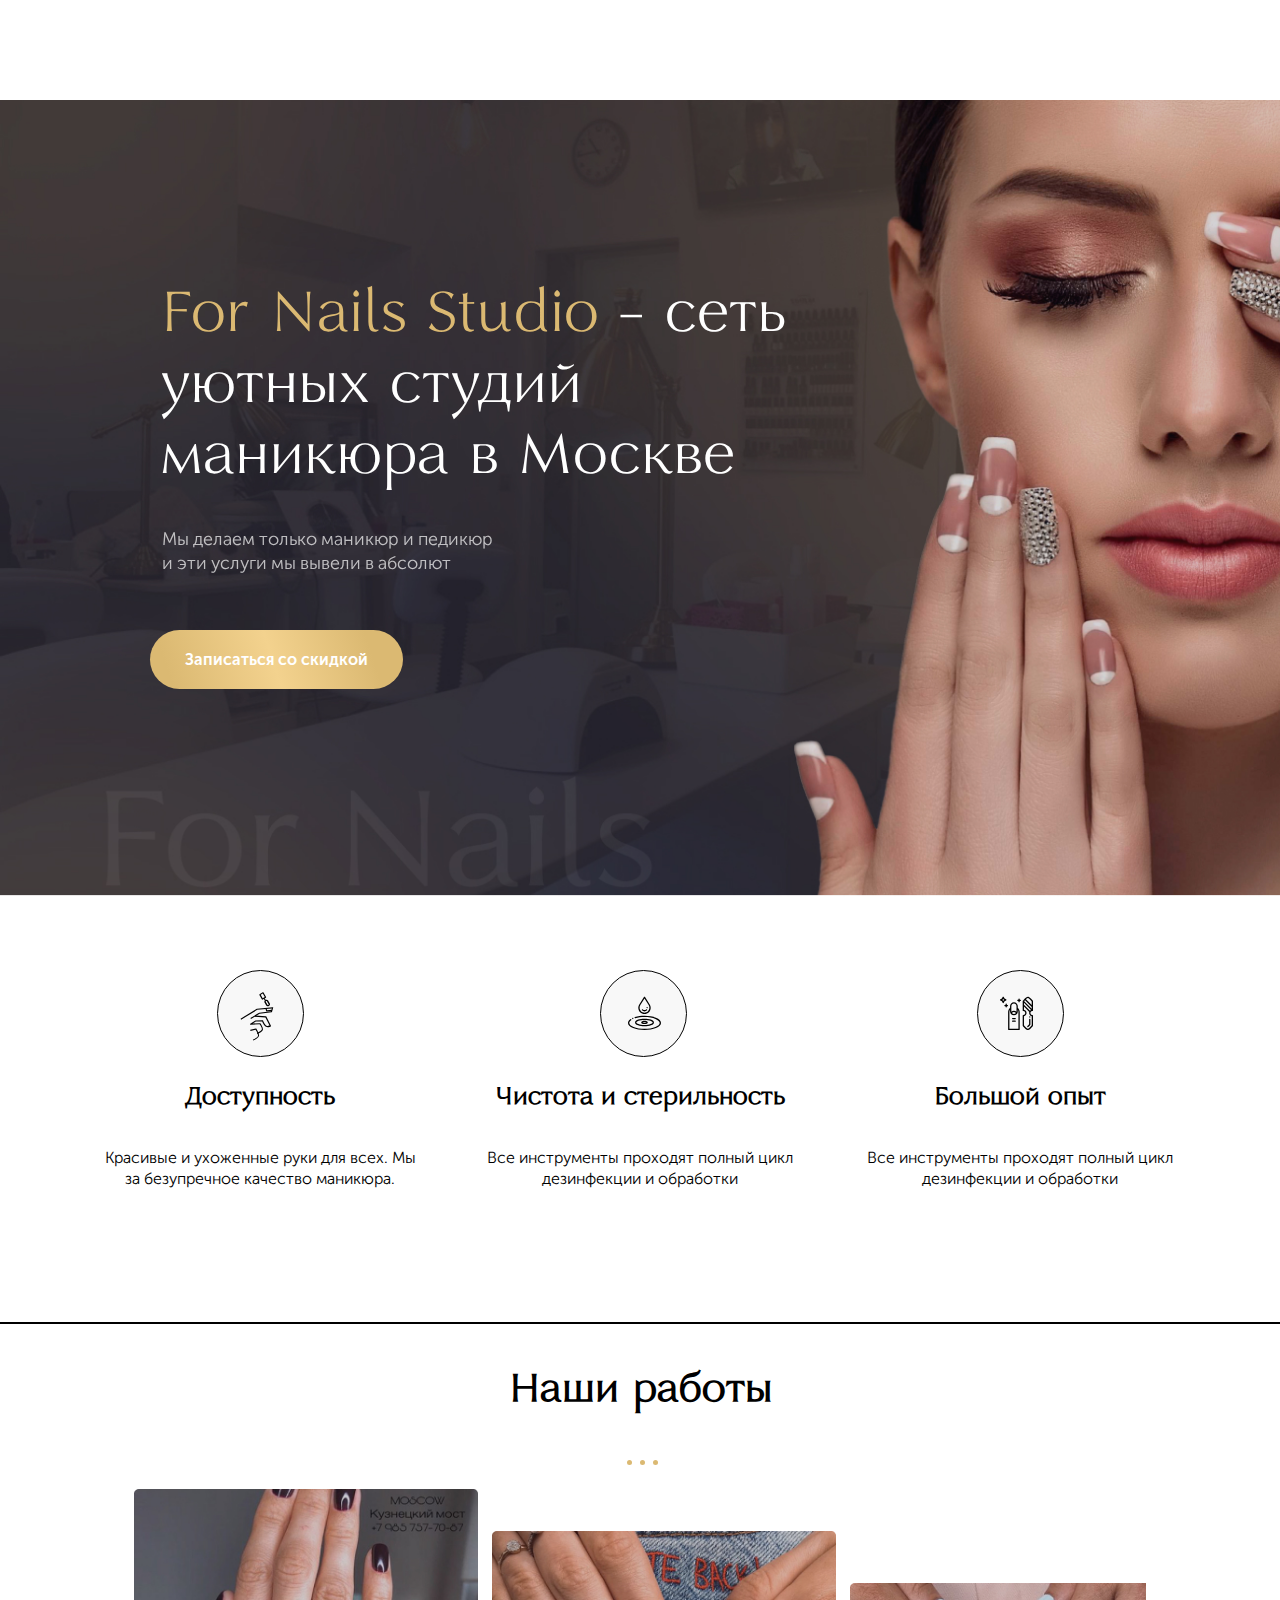
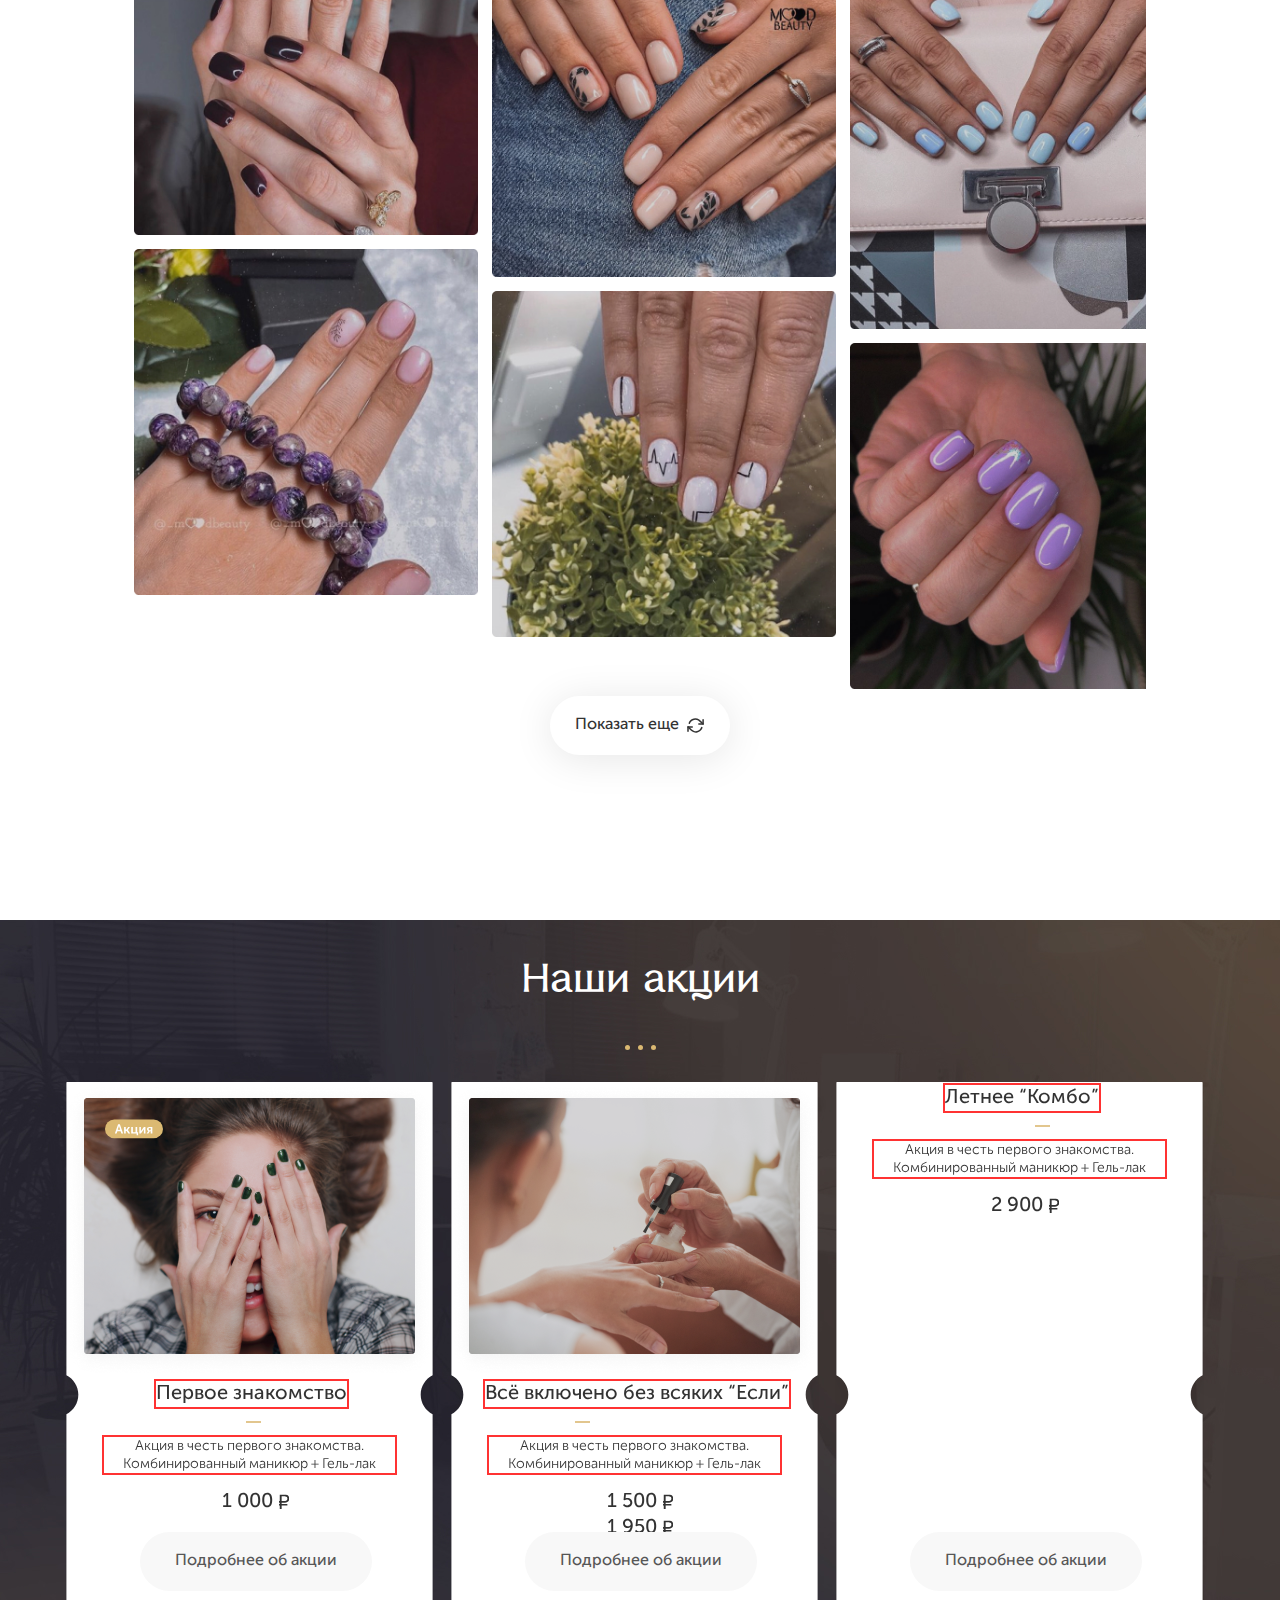
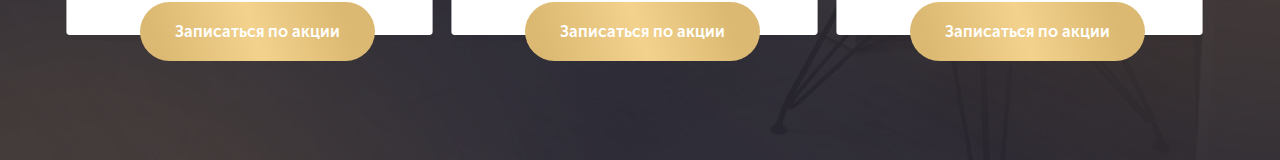
==== index.html @ a7dd5fbb "About us, our works and our promos sections added" ====
<!DOCTYPE HTML>
<html lang="ru">

<head>
  <meta charset="UTF-8">
  <meta name="viewport" content="width=device-width, initial-scale=1.0">
  <link rel="stylesheet" href="css/normalize.css">
  <link rel="stylesheet" href="css/style.css">
  <title>For Nails Studio</title>
</head>

<body>
  <header class="main-header">
    <!--<div class="top-line">
      <div class="top-line__content">
        
        <a class="top-logo" href="#">
          <img src="img/Logo.svg" alt="ForNailsStudio logo">
        </a>
        <nav class="nav-menu">
          <ul class="nav-menu__list">
            <li>
              <a href="#">Работы</a>
            </li>
            <li>
              <a href="#">Акции</a>
            </li>
            <li>
              <a href="#">Отзывы</a>
            </li>
            <li>
              <a href="#">Цены</a>
            </li>
            <li>
              <a href="#">Контакты</a>
            </li>
          </ul>
        </nav>

        <div class="contact-menu">
          <a class="contact-tel" href="tel:8(800)745-37-12">8 (800) 745-37-12</a>
          <a class="contact-whatsapp" href="https://wa.me/8(800)745-37-12"></a>
          <a class="contact-telegram"  href="tg://resolve?domain=fornailsstudio"></a>
        </div>

        <div class="btn-wrap">
        <button class="gold-btn signup-btn">Записаться</button>
        </div>

        <div class="burger-menu">
         <div class="menu-icon-wrapper">
           <div class="menu-icon"></div>
          </div>
        </div>
      </div>
    </div>-->

<div class="main-screen">
<p class="main__big-txt"><span>For<span class="invisible">r</span>Nails Studio</span> - сеть уютных студий маникюра в Москве</p>

<p class="main__small-txt">Мы делаем только маникюр и педикюр и эти услуги мы вывели в абсолют</p>

<div class="btn-wrapper">
<button class="gold-btn btn-discount">Записаться со скидкой</button>
</div>
</div>
</header>

<section class="main">
<div class="advantages">
  <div class="adv-container">
  <div class="advantages-item">
    <img class="item-pic1" src="img/advantages-1.svg" alt="">
    <h4 class="item-header">Доступность</h4>
    <p class="item-text">Красивые и ухоженные руки для всех. Мы за безупречное качество маникюра.</p>
  </div>
  <div class="advantages-item">
    <img class="item-pic2" src="img/advantages-2.svg" alt="">
    <h4 class="item-header">Чистота и стерильность</h4>
    <p class="item-text">Все инструменты проходят полный цикл дезинфекции и обработки</p>
  </div>
  <div class="advantages-item">
    <img class="item-pic3" src="img/advantages-3.svg" alt="">
    <h4 class="item-header">Большой опыт</h4>
    <p class="item-text">Все инструменты проходят полный цикл дезинфекции и обработки</p>
  </div>
  </div>
</div>
</section>

<section class="works">
<div class="works-container">
  <h2>Наши работы</h2>

  <div class="works-wrapper">
  <div class="works-column first-column">
    <img src="img/works-1.jpg" alt="">
    <img src="img/works-2.jpg" alt="">
  </div>

  <div class="works-column second-column">
    <img src="img/works-3.jpg" alt="">
    <img src="img/works-4.jpg" alt="">
  </div>

  <div class="works-column third-column">
    <img src="img/works-5.jpg" alt="">
    <img src="img/works-6.jpg" alt="">
  </div>
</div>

<a class="works-show_more_btn" href="#">Показать еще</a>
</div>
</section>

<section class="promo">
  <h2>Наши акции</h2>

  <div class="promo-container">
   <div class="promo-item promo-1">
     <img class="promo-pic"  src="img/promo-pic1.png" alt="">
     <img class="promo-sticker"  src="img/promo-sticker.svg" alt="">
     <h4 class="promo-header">Первое знакомство</h4>
     <p class="promo-text">Акция в честь первого знакомства. Комбинированный маникюр + Гель-лак</p>
     <span class="promo-price">1 000</span>
     <a class="promo-about_btn" href="#">Подробнее об акции</a>
     <a class="promo-btn" href="#">Записаться по акции</a>
   </div>

   <div class="promo-item promo-2">
    <img src="img/promo-pic2.png" alt="">
    <h4 class="promo-header">Всё включено без всяких “Если”</h4>
    <p class="promo-text">Акция в честь первого знакомства. Комбинированный маникюр + Гель-лак</p>
    <span class="promo-price">1 500</span>
    <span class="promo-price old-price">1 950</span>
    <a class="promo-about_btn" href="#">Подробнее об акции</a>
    <a class="promo-btn" href="#">Записаться по акции</a>
  </div>

  <div class="promo-item promo-3">
    <img src="img/promo-pic3.png" alt="">
    <h4 class="promo-header">Летнее “Комбо”</h4>
    <p class="promo-text">Акция в честь первого знакомства. Комбинированный маникюр + Гель-лак</p>
    <span class="promo-price">2 900</span>
    <a class="promo-about_btn" href="#">Подробнее об акции</a>
    <a class="promo-btn" href="#">Записаться по акции</a>
  </div>

  </div>




</section>

<script src="main.js"></script>
</body>
</html>
---- css/style.css ----
@charset "UTF-8";
@font-face {
  font-family: 'ALS Alumna';
  src: url("../fonts/ALS_Alumna.eot");
  src: local("☺"), url("../fonts/ALS_Alumna.woff") format("woff"), url("../fonts/ALS_Alumna.ttf") format("truetype"), url("../fonts/ALS_Alumna.svg") format("svg");
  font-weight: normal;
  font-style: normal;
}

@font-face {
  font-family: 'Museo Sans Cyrl';
  src: url("../fonts/MuseoSansCyrl.eot");
  src: local("☺"), url("../fonts/MuseoSansCyrl.woff") format("woff"), url("../fonts/MuseoSansCyrl.ttf") format("truetype"), url("../fonts/MuseoSansCyrl.svg") format("svg");
  font-weight: 100;
  font-style: normal;
}

@font-face {
  font-family: 'Museo Sans Cyrl';
  src: url("../fonts/museo_sans_cyrl_300.eot");
  src: local("☺"), url("../fonts/museo_sans_cyrl_300.woff") format("woff"), url("../fonts/museo_sans_cyrl_300.ttf") format("truetype"), url("../fonts/museo_sans_cyrl_300.svg") format("svg");
  font-weight: 300;
  font-style: normal;
}

@font-face {
  font-family: 'Museo Sans Cyrl';
  src: url("../fonts/museo_sans_cyrl_500.eot");
  src: local("☺"), url("../fonts/museo_sans_cyrl_500.woff") format("woff"), url("../fonts/museo_sans_cyrl_500.ttf") format("truetype"), url("../fonts/museo_sans_cyrl_500.svg") format("svg");
  font-weight: 500;
  font-style: normal;
}

@font-face {
  font-family: 'Museo Sans Cyrl';
  src: url("../fonts/MuseoSansCyrl_700.eot");
  src: local("☺"), url("../fonts/MuseoSansCyrl_700.woff") format("woff"), url("../fonts/MuseoSansCyrl_700.ttf") format("truetype"), url("../fonts/MuseoSansCyrl_700.svg") format("svg");
  font-weight: 700;
  font-style: normal;
}

@font-face {
  font-family: 'Museo Sans Cyrl';
  src: url("../fonts/MuseoSansCyrl_900.eot");
  src: local("☺"), url("../fonts/MuseoSansCyrl_900.woff") format("woff"), url("../fonts/MuseoSansCyrl_900.ttf") format("truetype"), url("../fonts/MuseoSansCyrl_900.svg") format("svg");
  font-weight: 900;
  font-style: normal;
}

/*==Mixins==*/
/*==Variables==*/
*, *::before, *::after {
  -webkit-box-sizing: border-box;
          box-sizing: border-box;
}

body {
  font-family: 'ALS Alumna', sans-serif;
  font-family: 'Museo Sans Cyrl', sans-serif;
  font-size: 16px;
  margin: 0;
  padding: 0;
  background-color: #ffffff;
  color: #000000;
}

ul, li {
  list-style: none;
  margin: 0;
  padding: 0;
}

a {
  text-decoration: none;
}

h2 {
  font-size: 42px;
  line-height: 1.25;
  font-family: 'ALS Alumna', sans-serif;
}

.invisible {
  visibility: hidden;
}

.top-line {
  top: 0;
  height: 100px;
  width: 100%;
  position: fixed;
  background-color: #FFFFFF;
  font-family: 'Museo Sans Cyrl', sans-serif;
  z-index: 100;
}

.top-line__content {
  display: -webkit-box;
  display: -ms-flexbox;
  display: flex;
  width: 86%;
  margin: 0 auto;
}

.top-logo {
  display: block;
  margin-left: -50px;
}

.nav-menu {
  margin-left: 12px;
}

.nav-menu__list {
  display: -webkit-box;
  display: -ms-flexbox;
  display: flex;
  -webkit-box-pack: justify;
      -ms-flex-pack: justify;
          justify-content: space-between;
  margin: 40px 37px auto;
  width: 373px;
  height: 23px;
  line-height: 19px;
}

.nav-menu__list a {
  color: rgba(0, 0, 0, 0.7);
}

.nav-menu__list a:hover {
  color: #DBB972;
}

.contact-menu {
  display: -webkit-box;
  display: -ms-flexbox;
  display: flex;
  margin: 27px 0px 28px 122px;
}

.contact-tel {
  padding: 13px 0 9px;
  height: 23px;
  width: 151px;
  color: #000000;
  position: relative;
}

.contact-tel::before {
  content: '';
  position: absolute;
  top: 15px;
  left: -20px;
  width: 13px;
  height: 13px;
  background-image: url(../img/tel.svg);
}

.contact-whatsapp {
  height: 23px;
  width: 23px;
  background-image: url(../img/whatsapp.svg);
  margin-top: 10px;
}

.contact-telegram {
  height: 23px;
  width: 23px;
  background-image: url(../img/telegram.svg);
  margin-left: 12px;
  margin-top: 10px;
}

.btn-wrap {
  position: relative;
}

.signup-btn {
  display: inline-block;
  outline: none;
  padding: 15px 17px;
  position: absolute;
  top: 25px;
  right: -140px;
  border: 0;
  background: linear-gradient(257.69deg, #DBB972 14.36%, #F3D28E 51.49%, #DBB972 91.31%);
  -webkit-box-shadow: 0px 4px 4px rgba(0, 0, 0, 0.1);
          box-shadow: 0px 4px 4px rgba(0, 0, 0, 0.1);
  border-radius: 22.5px;
  font-weight: 600;
  font-size: 15px;
  line-height: 18px;
  text-align: center;
  color: #FFFFFF;
  -webkit-transition: .2s ease;
  transition: .2s ease;
}

.signup-btn:hover, .signup-btn :focus {
  background: linear-gradient(80deg, #F3D28E 14.36%, #DBB972 51.49%, #DBB972 91.31%);
}

.signup-btn:active {
  -webkit-box-shadow: inset 0px 4px 4px -1px rgba(0, 0, 0, 0.1);
          box-shadow: inset 0px 4px 4px -1px rgba(0, 0, 0, 0.1);
}

.menu-icon-wrapper {
  position: absolute;
  width: 16px;
  height: 16px;
  display: -webkit-box;
  display: -ms-flexbox;
  display: flex;
  -webkit-box-pack: center;
      -ms-flex-pack: center;
          justify-content: center;
  -webkit-box-align: center;
      -ms-flex-align: center;
          align-items: center;
  margin-top: 38px;
  margin-left: 165px;
}

.menu-icon {
  position: relative;
  width: 16px;
  height: 2px;
  background-color: #000000;
}

.menu-icon::before {
  position: absolute;
  left: 0;
  top: -5px;
  content: '';
  width: 16px;
  height: 2px;
  background-color: #000000;
  -webkit-transition: top 0.2s linear 0.2s, -webkit-transform 0.2s ease-in;
  transition: top 0.2s linear 0.2s, -webkit-transform 0.2s ease-in;
  transition: transform 0.2s ease-in, top 0.2s linear 0.2s;
  transition: transform 0.2s ease-in, top 0.2s linear 0.2s, -webkit-transform 0.2s ease-in;
}

.menu-icon::after {
  position: absolute;
  left: 0;
  top: 5px;
  content: '';
  width: 16px;
  height: 2px;
  background-color: #000000;
  -webkit-transition: top 0.2s linear 0.2s, -webkit-transform 0.2s ease-in;
  transition: top 0.2s linear 0.2s, -webkit-transform 0.2s ease-in;
  transition: transform 0.2s ease-in, top 0.2s linear 0.2s;
  transition: transform 0.2s ease-in, top 0.2s linear 0.2s, -webkit-transform 0.2s ease-in;
}

.menu-icon.menu-icon-active {
  background-color: transparent;
}

.menu-icon.menu-icon-active::before {
  -webkit-transform: rotate(45deg);
          transform: rotate(45deg);
  top: 0;
  -webkit-transition: top 0.2s linear, -webkit-transform 0.2s ease-in 0.2s;
  transition: top 0.2s linear, -webkit-transform 0.2s ease-in 0.2s;
  transition: top 0.2s linear, transform 0.2s ease-in 0.2s;
  transition: top 0.2s linear, transform 0.2s ease-in 0.2s, -webkit-transform 0.2s ease-in 0.2s;
}

.menu-icon.menu-icon-active::after {
  -webkit-transform: rotate(-45deg);
          transform: rotate(-45deg);
  top: 0;
  -webkit-transition: top 0.2s linear, -webkit-transform 0.2s ease-in 0.2s;
  transition: top 0.2s linear, -webkit-transform 0.2s ease-in 0.2s;
  transition: top 0.2s linear, transform 0.2s ease-in 0.2s;
  transition: top 0.2s linear, transform 0.2s ease-in 0.2s, -webkit-transform 0.2s ease-in 0.2s;
}

.main-screen {
  margin-top: 100px;
  height: 800px;
  background-image: url(../img/header-bg.jpg);
  background-size: cover;
  color: #FFFFFF;
  font-family: 'Museo Sans Cyrl', sans-serif;
}

.main__big-txt {
  font-family: 'ALS Alumna', sans-serif;
  position: absolute;
  width: 688px;
  height: 190px;
  left: 160px;
  top: 218px;
  font-size: 62px;
  line-height: 71px;
  margin-bottom: 46px;
}

.main__big-txt span {
  color: #DBB972;
}

.main__small-txt {
  position: absolute;
  width: 334px;
  height: 52px;
  left: 162px;
  top: 510px;
  font-weight: 300;
  font-size: 18px;
  line-height: 24px;
  opacity: 0.7;
}

.btn-discount {
  border: 0;
  outline: none;
  position: absolute;
  left: 150px;
  top: 630px;
  padding: 20px 35px;
  background: linear-gradient(251.94deg, #DBB972 14.36%, #F3D28E 51.49%, #DBB972 91.31%);
  border-radius: 30px;
  font-weight: 600;
  font-size: 16px;
  line-height: 19px;
  display: -webkit-box;
  display: -ms-flexbox;
  display: flex;
  -webkit-box-align: center;
      -ms-flex-align: center;
          align-items: center;
  text-align: center;
  color: #FFFFFF;
}

.btn-discount:hover, .btn-discount :focus {
  background: linear-gradient(80deg, #F3D28E 14.36%, #DBB972 51.49%, #DBB972 91.31%);
  -webkit-box-shadow: 0px 4px 30px rgba(219, 185, 114, 0.6);
          box-shadow: 0px 4px 30px rgba(219, 185, 114, 0.6);
}

.btn-discount:active {
  -webkit-box-shadow: inset 0px 4px 30px -1px rgba(0, 0, 0, 0.6);
          box-shadow: inset 0px 4px 30px -1px rgba(0, 0, 0, 0.6);
}

.advantages {
  height: 354px;
  border-bottom: 2px solid #000000;
}

.adv-container {
  width: 1080px;
  height: 228px;
  margin: 70px auto 56px;
  display: -webkit-box;
  display: -ms-flexbox;
  display: flex;
  -webkit-box-pack: justify;
      -ms-flex-pack: justify;
          justify-content: space-between;
  text-align: center;
}

.advantages-item {
  width: 320px;
}

.item-pic2 {
  margin-left: -10px;
}

.item-header {
  font-family: 'ALS Alumna', sans-serif;
  font-size: 26px;
  line-height: 1.25;
  margin-top: 20px;
}

.item-text {
  font-family: 'Museo Sans Cyrl', sans-serif;
  font-weight: 300;
  font-size: 16px;
  line-height: 1.3;
}

.works {
  height: 1155px;
}

.works-container {
  width: 79%;
  height: 90%;
  margin: 41px auto 69px;
  text-align: center;
}

.works-container h2:after {
  position: absolute;
  content: "";
  width: 31px;
  height: 5px;
  background-image: url(../img/our-works-dots.svg);
  margin-top: 95px;
  margin-left: -145px;
}

.works-container img {
  width: 344px;
  height: 346px;
  margin: 7px;
}

.works-wrapper {
  display: -webkit-box;
  display: -ms-flexbox;
  display: flex;
  overflow: hidden;
}

.works-column {
  display: -webkit-box;
  display: -ms-flexbox;
  display: flex;
  -webkit-box-orient: vertical;
  -webkit-box-direction: normal;
      -ms-flex-direction: column;
          flex-direction: column;
}

.works-column:nth-child(1) {
  margin-top: 30px;
  margin-left: -7px;
}

.works-column:nth-child(2) {
  margin-top: 72px;
}

.works-column:nth-child(3) {
  margin-top: 124px;
  margin-right: -7px;
}

.works-show_more_btn {
  position: relative;
  font-family: 'Museo Sans Cyrl', sans-serif;
  font-weight: 400;
  font-size: 16px;
  line-height: 19px;
  text-align: center;
  -webkit-box-align: center;
      -ms-flex-align: center;
          align-items: center;
  display: inline-block;
  padding: 20px 51px 20px 25px;
  margin: 0 auto;
  color: #333333;
  background: #FFFFFF;
  -webkit-box-shadow: 0px 4px 40px rgba(0, 0, 0, 0.1);
          box-shadow: 0px 4px 40px rgba(0, 0, 0, 0.1);
  border-radius: 30px;
}

.works-show_more_btn::after {
  content: "";
  position: absolute;
  top: 22px;
  right: 26px;
  width: 17px;
  height: 15px;
  background-image: url(../img/round_arrows.svg);
}

.promo {
  color: #FFFFFF;
  height: 840px;
  background-image: url(../img/promo_bg.jpg);
  text-align: center;
}

.promo h2 {
  display: inline-block;
  margin-top: 35px;
}

.promo h2:after {
  position: absolute;
  content: "";
  width: 31px;
  height: 5px;
  background-image: url(../img/our-works-dots.svg);
  margin-top: 90px;
  margin-left: -135px;
}

.promo-container {
  font-family: 'Museo Sans Cyrl', sans-serif;
  display: -webkit-box;
  display: -ms-flexbox;
  display: flex;
  margin: 0 auto;
  width: 1140px;
  color: #000000;
}

.promo-item {
  position: relative;
  width: 369px;
  height: 559px;
  margin: 40px 8px;
  background-image: url(../img/promo-item_bg.svg);
  background-size: 110%;
  background-position: center;
  display: -webkit-box;
  display: -ms-flexbox;
  display: flex;
  -webkit-box-orient: vertical;
  -webkit-box-direction: normal;
      -ms-flex-direction: column;
          flex-direction: column;
  text-align: center;
  -webkit-box-align: center;
      -ms-flex-align: center;
          align-items: center;
}

.promo-item:nth-child(1) {
  margin-left: -5px;
}

.promo-item:nth-child(3) {
  margin-right: -8px;
}

.promo-pic {
  position: relative;
}

.promo-sticker {
  position: absolute;
  top: 37px;
  left: 40px;
}

.promo-header {
  position: relative;
  display: inline-block;
  font-size: 20px;
  line-height: 1.3;
  font-weight: 400;
  opacity: 0.8;
  border: 2px solid red;
  margin-top: 1px;
  margin-left: 4px;
}

.promo-header::after {
  position: absolute;
  content: "";
  width: 15px;
  height: 2px;
  background-color: #DBB972;
  top: 40px;
  left: 90px;
}

.promo-text {
  margin-top: -1px;
  font-size: 14px;
  line-height: 1.3;
  font-weight: 300;
  opacity: 0.8;
  width: 295px;
  border: 2px solid red;
}

.promo-price {
  font-size: 20px;
  line-height: 1.3;
  opacity: 0.8;
  margin-left: -5px;
}

.promo-price::after {
  position: absolute;
  content: "";
  width: 10px;
  height: 25px;
  background-image: url(../img/₽.svg);
  background-repeat: no-repeat;
  background-position: center;
  margin-left: 6px;
}

.promo-about_btn {
  position: absolute;
  top: 450px;
  left: 75px;
  background-color: #f8f8f8;
  color: #565656;
  padding: 20px 35px;
  border-radius: 30px;
}

.promo-about_btn:hover, .promo-about_btn :focus {
  -webkit-box-shadow: inset 0px 4px 30px -1px rgba(0, 0, 0, 0.1);
          box-shadow: inset 0px 4px 30px -1px rgba(0, 0, 0, 0.1);
}

.promo-btn {
  position: absolute;
  top: 520px;
  left: 75px;
  padding: 20px 35px;
  background: linear-gradient(251.94deg, #DBB972 14.36%, #F3D28E 51.49%, #DBB972 91.31%);
  border-radius: 30px;
  font-weight: 600;
  font-size: 16px;
  line-height: 19px;
  display: -webkit-box;
  display: -ms-flexbox;
  display: flex;
  -webkit-box-align: center;
      -ms-flex-align: center;
          align-items: center;
  text-align: center;
  color: #FFFFFF;
}

.promo-btn:hover, .promo-btn :focus {
  background: linear-gradient(80deg, #F3D28E 14.36%, #DBB972 51.49%, #DBB972 91.31%);
  -webkit-box-shadow: 0px 4px 30px rgba(219, 185, 114, 0.6);
          box-shadow: 0px 4px 30px rgba(219, 185, 114, 0.6);
}

.promo-btn:active {
  -webkit-box-shadow: inset 0px 4px 30px -1px rgba(0, 0, 0, 0.6);
          box-shadow: inset 0px 4px 30px -1px rgba(0, 0, 0, 0.6);
}
/*# sourceMappingURL=style.css.map */
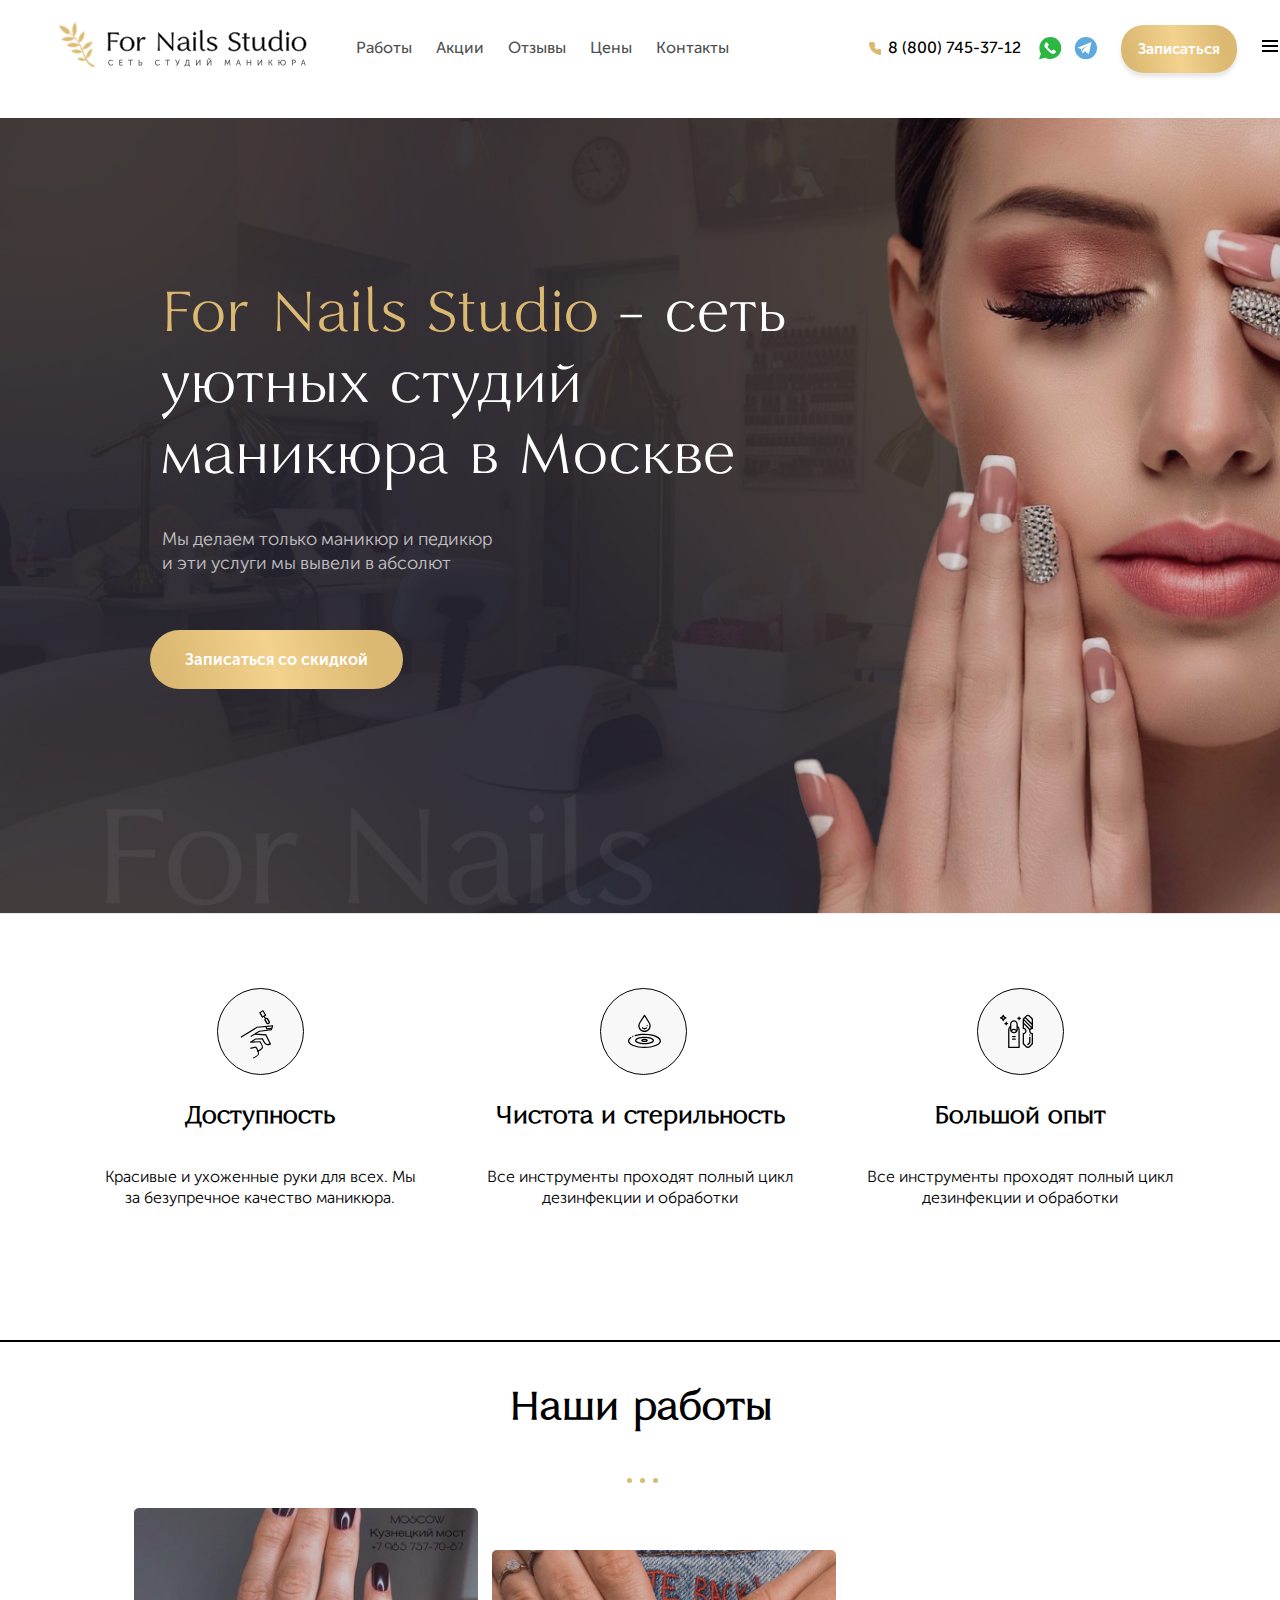
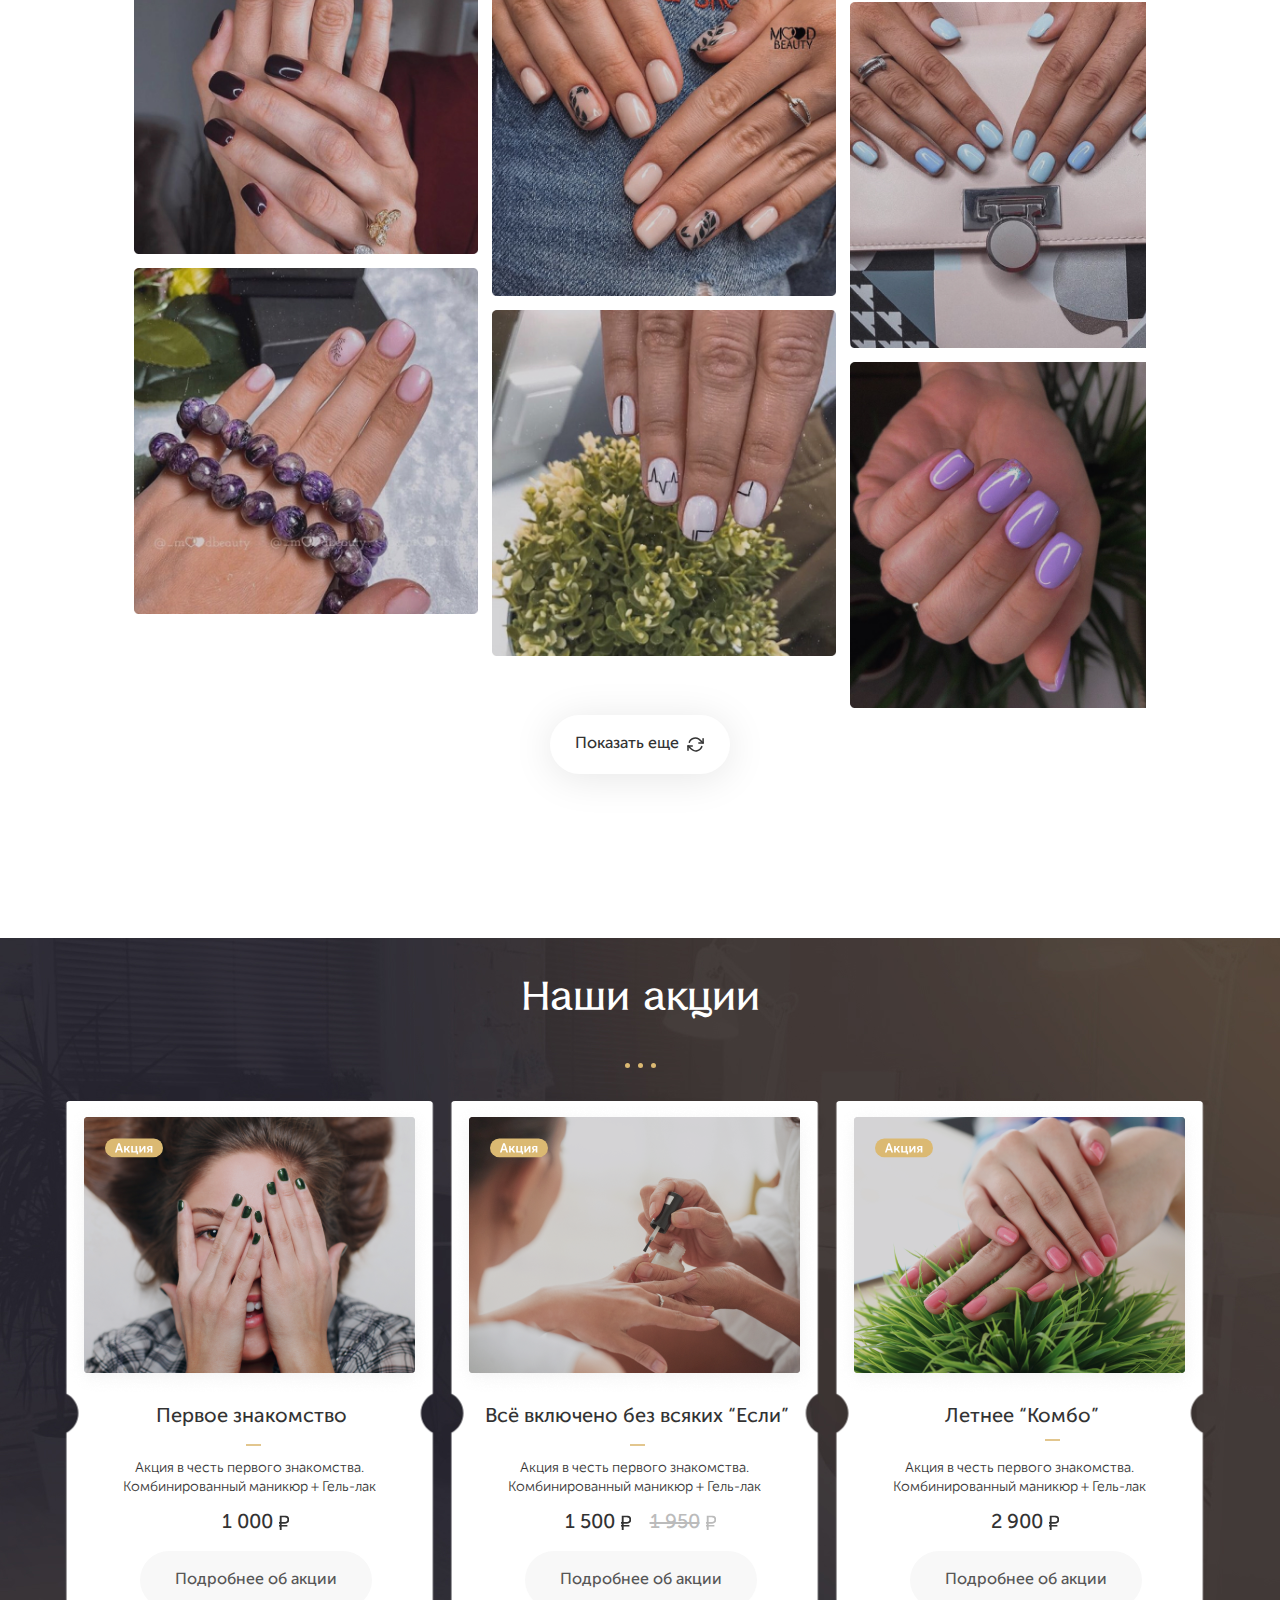
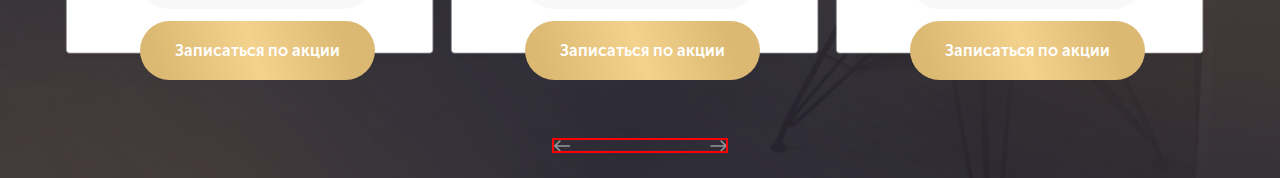
==== commit c35256d7: "Minor changes in promo section" ====
--- a/index.html
+++ b/index.html
@@ -11,7 +11,7 @@
 
 <body>
   <header class="main-header">
-    <!--<div class="top-line">
+    <div class="top-line">
       <div class="top-line__content">
         
         <a class="top-logo" href="#">
@@ -67,19 +67,19 @@
 </header>
 
 <section class="main">
-<div class="advantages">
-  <div class="adv-container">
-  <div class="advantages-item">
+<div class="benifits">
+  <div class="benifits-container">
+  <div class="benifits-item">
     <img class="item-pic1" src="img/advantages-1.svg" alt="">
     <h4 class="item-header">Доступность</h4>
     <p class="item-text">Красивые и ухоженные руки для всех. Мы за безупречное качество маникюра.</p>
   </div>
-  <div class="advantages-item">
+  <div class="benifits-item">
     <img class="item-pic2" src="img/advantages-2.svg" alt="">
     <h4 class="item-header">Чистота и стерильность</h4>
     <p class="item-text">Все инструменты проходят полный цикл дезинфекции и обработки</p>
   </div>
-  <div class="advantages-item">
+  <div class="benifits-item">
     <img class="item-pic3" src="img/advantages-3.svg" alt="">
     <h4 class="item-header">Большой опыт</h4>
     <p class="item-text">Все инструменты проходят полный цикл дезинфекции и обработки</p>
@@ -129,16 +129,20 @@
 
    <div class="promo-item promo-2">
     <img src="img/promo-pic2.png" alt="">
+    <img class="promo-sticker"  src="img/promo-sticker.svg" alt="">
     <h4 class="promo-header">Всё включено без всяких “Если”</h4>
     <p class="promo-text">Акция в честь первого знакомства. Комбинированный маникюр + Гель-лак</p>
+    <div class="price-wrapper">
     <span class="promo-price">1 500</span>
     <span class="promo-price old-price">1 950</span>
+    </div>
     <a class="promo-about_btn" href="#">Подробнее об акции</a>
     <a class="promo-btn" href="#">Записаться по акции</a>
   </div>
 
   <div class="promo-item promo-3">
     <img src="img/promo-pic3.png" alt="">
+    <img class="promo-sticker"  src="img/promo-sticker.svg" alt="">
     <h4 class="promo-header">Летнее “Комбо”</h4>
     <p class="promo-text">Акция в честь первого знакомства. Комбинированный маникюр + Гель-лак</p>
     <span class="promo-price">2 900</span>
@@ -148,8 +152,16 @@
 
   </div>
 
+<div class="promo_slider-arrows">
+  <div class="arrow-backward"></div>
+  <div class="arrow-forward"></div>
+</div>
 
-
+<div class="promo_slider-dots">
+<div class="slider-dot active-dot"></div>
+<div class="slider-dot"></div>
+<div class="slider-dot"></div>
+</div>
 
 </section>
 
--- a/css/style.css
+++ b/css/style.css
@@ -352,12 +352,12 @@
           box-shadow: inset 0px 4px 30px -1px rgba(0, 0, 0, 0.6);
 }
 
-.advantages {
+.benifits {
   height: 354px;
   border-bottom: 2px solid #000000;
 }
 
-.adv-container {
+.benifits-container {
   width: 1080px;
   height: 228px;
   margin: 70px auto 56px;
@@ -370,7 +370,7 @@
   text-align: center;
 }
 
-.advantages-item {
+.benifits-item {
   width: 320px;
 }
 
@@ -480,6 +480,11 @@
   background-image: url(../img/round_arrows.svg);
 }
 
+.works-show_more_btn:hover, .works-show_more_btn :focus {
+  -webkit-box-shadow: inset 0px 4px 30px -1px rgba(0, 0, 0, 0.1);
+          box-shadow: inset 0px 4px 30px -1px rgba(0, 0, 0, 0.1);
+}
+
 .promo {
   color: #FFFFFF;
   height: 840px;
@@ -531,6 +536,7 @@
   -webkit-box-align: center;
       -ms-flex-align: center;
           align-items: center;
+  border-radius: 5px;
 }
 
 .promo-item:nth-child(1) {
@@ -558,8 +564,7 @@
   line-height: 1.3;
   font-weight: 400;
   opacity: 0.8;
-  border: 2px solid red;
-  margin-top: 1px;
+  margin-top: 7px;
   margin-left: 4px;
 }
 
@@ -574,13 +579,12 @@
 }
 
 .promo-text {
-  margin-top: -1px;
+  margin-top: 3px;
   font-size: 14px;
   line-height: 1.3;
   font-weight: 300;
   opacity: 0.8;
   width: 295px;
-  border: 2px solid red;
 }
 
 .promo-price {
@@ -599,6 +603,36 @@
   background-repeat: no-repeat;
   background-position: center;
   margin-left: 6px;
+}
+
+.promo .old-price {
+  color: #ABABAB;
+  font-size: 20px;
+  line-height: 1.3;
+  -webkit-text-decoration-line: line-through;
+          text-decoration-line: line-through;
+  opacity: 0.8;
+}
+
+.promo .old-price::after {
+  position: absolute;
+  content: "";
+  width: 10px;
+  height: 25px;
+  background-image: url(../img/Old-ruble.svg);
+  background-repeat: no-repeat;
+  background-position: center;
+  margin-left: 6px;
+}
+
+.promo .price-wrapper {
+  display: -webkit-box;
+  display: -ms-flexbox;
+  display: flex;
+  width: 130px;
+  -webkit-box-pack: justify;
+      -ms-flex-pack: justify;
+          justify-content: space-between;
 }
 
 .promo-about_btn {
@@ -646,4 +680,58 @@
   -webkit-box-shadow: inset 0px 4px 30px -1px rgba(0, 0, 0, 0.6);
           box-shadow: inset 0px 4px 30px -1px rgba(0, 0, 0, 0.6);
 }
+
+.promo .promo-2 .promo-header::after {
+  position: absolute;
+  content: "";
+  width: 15px;
+  height: 2px;
+  background-color: #DBB972;
+  top: 40px;
+  left: 145px;
+}
+
+.promo .promo-3 .promo-header::after {
+  position: absolute;
+  content: "";
+  width: 15px;
+  height: 2px;
+  background-color: #DBB972;
+  top: 35px;
+  left: 100px;
+}
+
+.promo_slider-arrows {
+  margin: 38px auto 42px;
+  border: 2px solid red;
+  width: 176px;
+  display: -webkit-box;
+  display: -ms-flexbox;
+  display: flex;
+  -webkit-box-pack: justify;
+      -ms-flex-pack: justify;
+          justify-content: space-between;
+}
+
+.arrow-backward {
+  background-image: url(../img/arrow-backward.svg);
+  width: 16px;
+  height: 11px;
+  opacity: 0.5;
+}
+
+.arrow-backward:hover, .arrow-backward :focus {
+  opacity: 1;
+}
+
+.arrow-forward {
+  background-image: url(../img/arrow-forward.svg);
+  width: 16px;
+  height: 11px;
+  opacity: 0.5;
+}
+
+.arrow-forward:hover, .arrow-forward :focus {
+  opacity: 1;
+}
 /*# sourceMappingURL=style.css.map */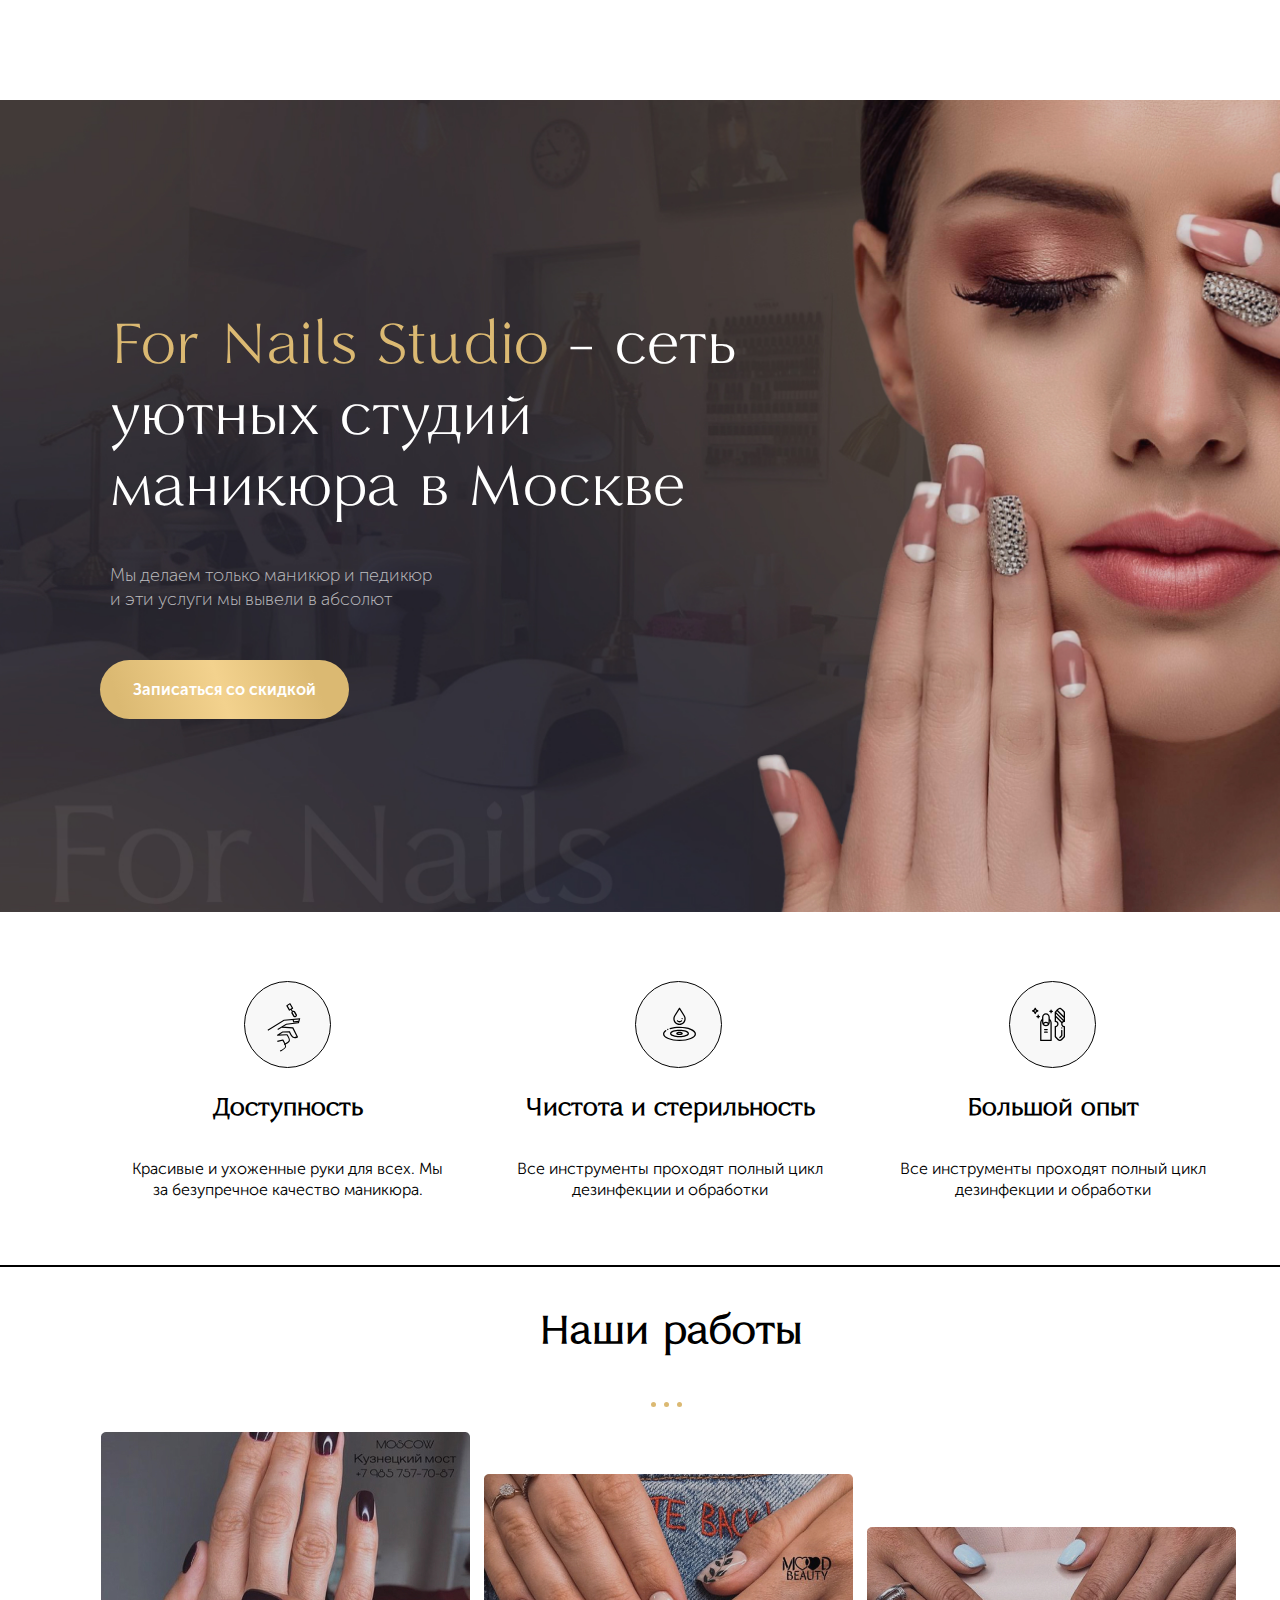
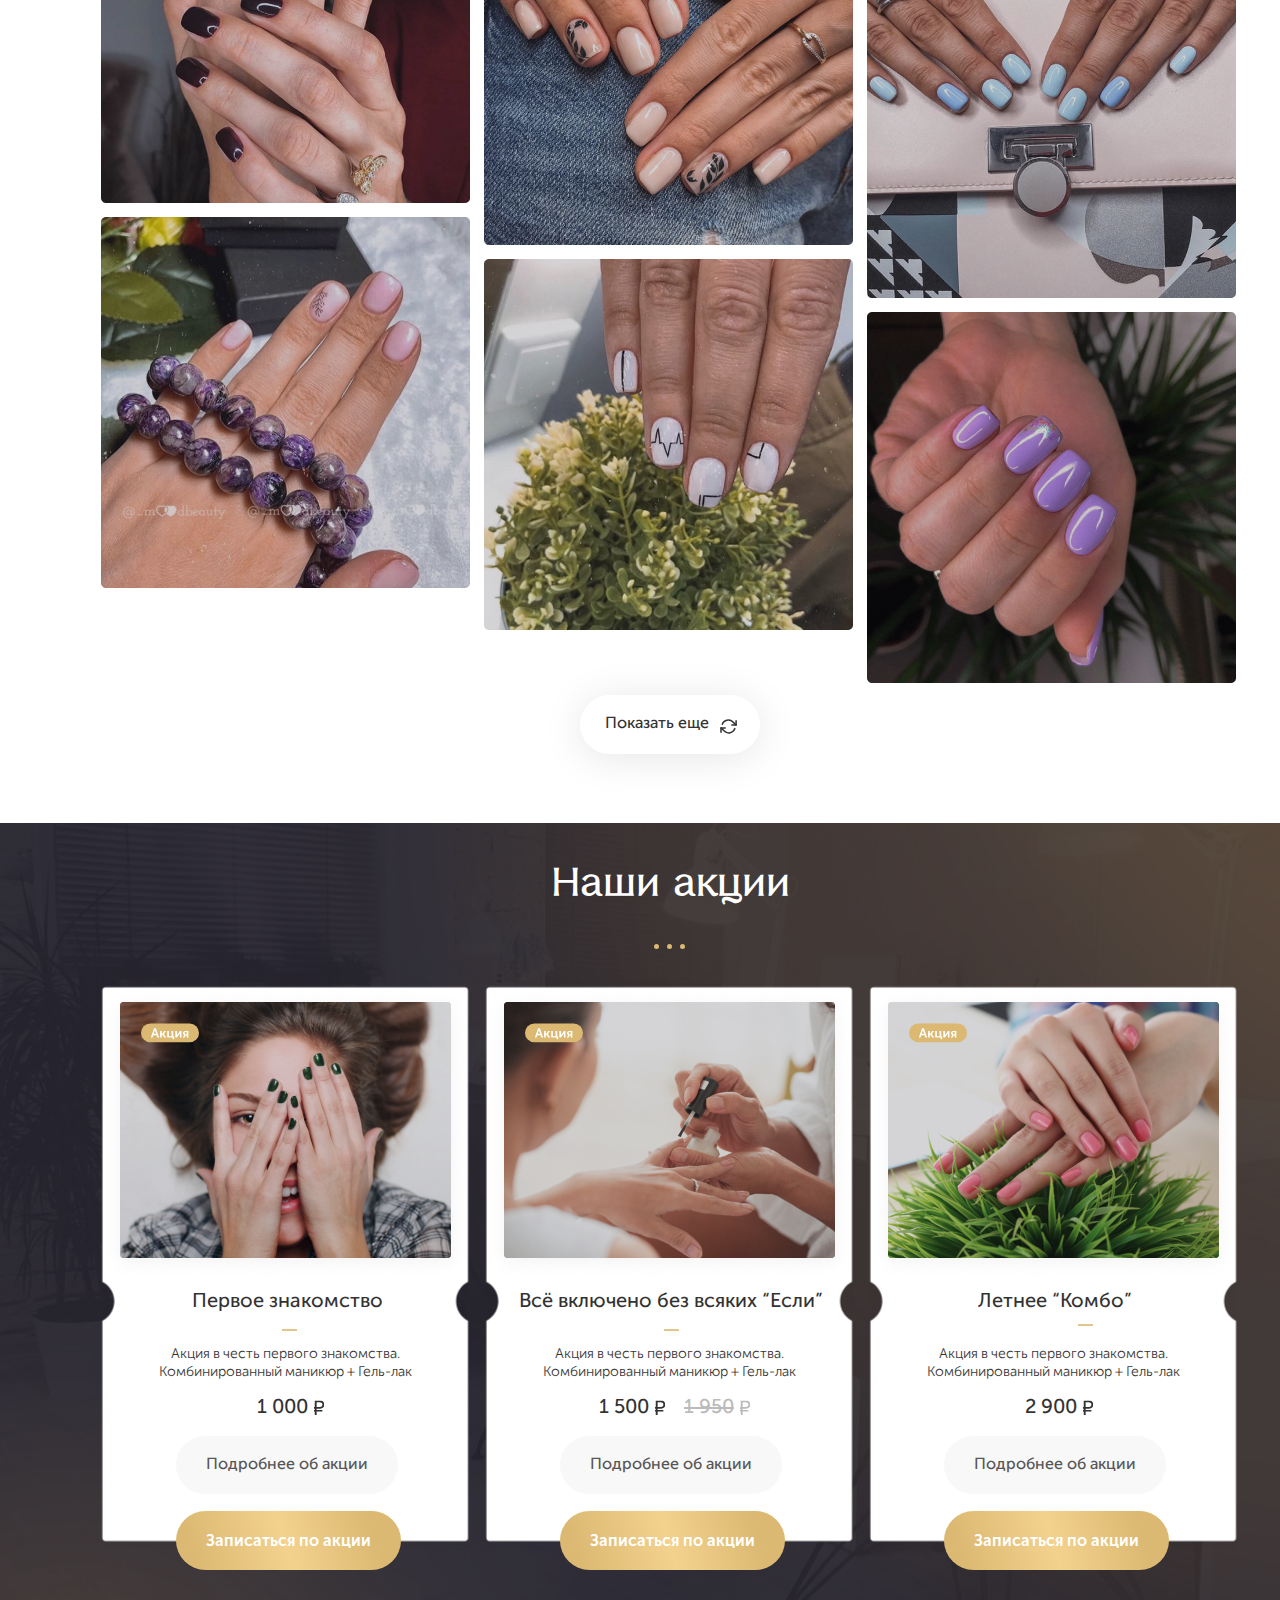
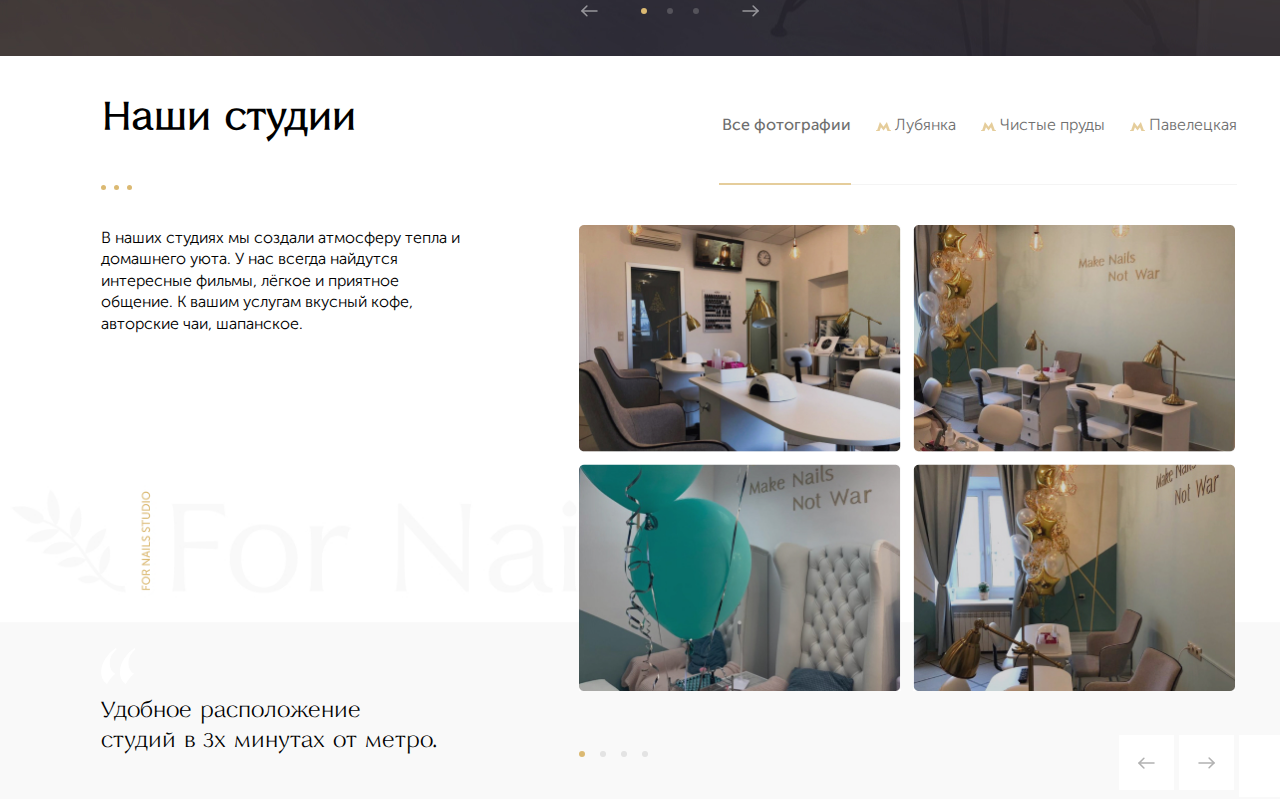
==== commit a58198a2: "Salons section finished" ====
--- a/index.html
+++ b/index.html
@@ -11,7 +11,7 @@
 
 <body>
   <header class="main-header">
-    <div class="top-line">
+    <!--<div class="top-line">
       <div class="top-line__content">
         
         <a class="top-logo" href="#">
@@ -67,6 +67,7 @@
 </header>
 
 <section class="main">
+
 <div class="benifits">
   <div class="benifits-container">
   <div class="benifits-item">
@@ -89,7 +90,7 @@
 </section>
 
 <section class="works">
-<div class="works-container">
+<div class="center-container">
   <h2>Наши работы</h2>
 
   <div class="works-wrapper">
@@ -110,13 +111,16 @@
 </div>
 
 <a class="works-show_more_btn" href="#">Показать еще</a>
+
 </div>
 </section>
 
 <section class="promo">
+  <div class="center-container">
   <h2>Наши акции</h2>
 
-  <div class="promo-container">
+  <div class="promo-wrapper">
+
    <div class="promo-item promo-1">
      <img class="promo-pic"  src="img/promo-pic1.png" alt="">
      <img class="promo-sticker"  src="img/promo-sticker.svg" alt="">
@@ -152,6 +156,7 @@
 
   </div>
 
+<div class="promo_slider-controls">
 <div class="promo_slider-arrows">
   <div class="arrow-backward"></div>
   <div class="arrow-forward"></div>
@@ -162,8 +167,74 @@
 <div class="slider-dot"></div>
 <div class="slider-dot"></div>
 </div>
-
-</section>
+</div>
+</div>
+</section>
+
+<section class="salons">
+  <div class="center-container">
+
+    <div class="salons-wrapper">
+  <div class="fist-column">
+<h2 class="salons-header">Наши студии</h2>
+<p class="salons-text">В наших студиях мы создали атмосферу тепла и домашнего уюта. 
+  У нас всегда найдутся интересные фильмы, лёгкое и приятное общение. 
+  К вашим услугам вкусный кофе, авторские чаи, шапанское.
+</p>
+<span>Удобное расположение студий в 3х минутах от метро.</span>
+</div>
+<div class="second-column">
+   <div class="gallery-header">
+     <div class="header-item active">Все фотографии</div>
+     <div class="header-item">Лубянка</div>
+     <div class="header-item">Чистые пруды</div>
+     <div class="header-item">Павелецкая</div>
+   </div>
+
+<div class="gallery-content">
+  <div class="gallery-column column-1">
+   <img src="img/salon-gallery-pic1.jpg" alt="">
+   <img src="img/salon-gallery-pic2.jpg" alt="">
+  </div>
+  <div class="gallery-column column-2">
+    <img src="img/salon-gallery-pic3.jpg" alt="">
+    <img src="img/salon-gallery-pic4.jpg" alt="">
+  </div>
+</div>
+
+
+<div class="gallery_slider-controls">
+
+  <div class="gallery_slider-dots">
+  <div class="slider-dot active-dot"></div>
+  <div class="slider-dot"></div>
+  <div class="slider-dot"></div>
+  <div class="slider-dot"></div>
+  </div>
+
+  <div class="gallery_slider-arrows">
+    <div class="arrow-backward"></div>
+    <div class="arrow-forward"></div>
+  </div>
+
+  </div>
+  </div>
+
+
+
+
+
+
+</div>
+
+</div>
+</div>
+
+</div>
+</section>
+
+
+
 
 <script src="main.js"></script>
 </body>
--- a/css/style.css
+++ b/css/style.css
@@ -49,12 +49,17 @@
 
 /*==Mixins==*/
 /*==Variables==*/
-*, *::before, *::after {
+*,
+*::before,
+*::after {
   -webkit-box-sizing: border-box;
           box-sizing: border-box;
 }
 
 body {
+  height: 100%;
+  width: 100%;
+  max-width: 1442px;
   font-family: 'ALS Alumna', sans-serif;
   font-family: 'Museo Sans Cyrl', sans-serif;
   font-size: 16px;
@@ -62,9 +67,11 @@
   padding: 0;
   background-color: #ffffff;
   color: #000000;
-}
-
-ul, li {
+  min-width: 1340px;
+}
+
+ul,
+li {
   list-style: none;
   margin: 0;
   padding: 0;
@@ -78,10 +85,16 @@
   font-size: 42px;
   line-height: 1.25;
   font-family: 'ALS Alumna', sans-serif;
+  margin: 0;
 }
 
 .invisible {
   visibility: hidden;
+}
+
+.center-container {
+  width: 1138px;
+  margin: 0 auto;
 }
 
 .top-line {
@@ -197,7 +210,8 @@
   transition: .2s ease;
 }
 
-.signup-btn:hover, .signup-btn :focus {
+.signup-btn:hover,
+.signup-btn :focus {
   background: linear-gradient(80deg, #F3D28E 14.36%, #DBB972 51.49%, #DBB972 91.31%);
 }
 
@@ -284,11 +298,12 @@
 
 .main-screen {
   margin-top: 100px;
-  height: 800px;
+  height: 817px;
   background-image: url(../img/header-bg.jpg);
   background-size: cover;
+  background-position: center;
   color: #FFFFFF;
-  font-family: 'Museo Sans Cyrl', sans-serif;
+  position: relative;
 }
 
 .main__big-txt {
@@ -296,8 +311,8 @@
   position: absolute;
   width: 688px;
   height: 190px;
-  left: 160px;
-  top: 218px;
+  left: 110px;
+  top: 150px;
   font-size: 62px;
   line-height: 71px;
   margin-bottom: 46px;
@@ -308,24 +323,26 @@
 }
 
 .main__small-txt {
+  font-family: 'Museo Sans Cyrl', sans-serif;
   position: absolute;
   width: 334px;
   height: 52px;
-  left: 162px;
-  top: 510px;
-  font-weight: 300;
+  left: 110px;
+  top: 445px;
+  font-weight: 100;
   font-size: 18px;
   line-height: 24px;
   opacity: 0.7;
 }
 
 .btn-discount {
+  font-family: 'Museo Sans Cyrl', sans-serif;
   border: 0;
   outline: none;
   position: absolute;
-  left: 150px;
-  top: 630px;
-  padding: 20px 35px;
+  left: 100px;
+  top: 560px;
+  padding: 20px 33px;
   background: linear-gradient(251.94deg, #DBB972 14.36%, #F3D28E 51.49%, #DBB972 91.31%);
   border-radius: 30px;
   font-weight: 600;
@@ -341,7 +358,8 @@
   color: #FFFFFF;
 }
 
-.btn-discount:hover, .btn-discount :focus {
+.btn-discount:hover,
+.btn-discount :focus {
   background: linear-gradient(80deg, #F3D28E 14.36%, #DBB972 51.49%, #DBB972 91.31%);
   -webkit-box-shadow: 0px 4px 30px rgba(219, 185, 114, 0.6);
           box-shadow: 0px 4px 30px rgba(219, 185, 114, 0.6);
@@ -353,14 +371,14 @@
 }
 
 .benifits {
-  height: 354px;
+  padding-top: 64px;
+  padding-bottom: 47px;
   border-bottom: 2px solid #000000;
 }
 
 .benifits-container {
-  width: 1080px;
-  height: 228px;
-  margin: 70px auto 56px;
+  width: 1085px;
+  margin: 0 auto;
   display: -webkit-box;
   display: -ms-flexbox;
   display: flex;
@@ -368,14 +386,13 @@
       -ms-flex-pack: justify;
           justify-content: space-between;
   text-align: center;
+  -webkit-box-align: center;
+      -ms-flex-align: center;
+          align-items: center;
 }
 
 .benifits-item {
   width: 320px;
-}
-
-.item-pic2 {
-  margin-left: -10px;
 }
 
 .item-header {
@@ -393,29 +410,28 @@
 }
 
 .works {
-  height: 1155px;
-}
-
-.works-container {
-  width: 79%;
-  height: 90%;
-  margin: 41px auto 69px;
+  padding-top: 40px;
+  padding-bottom: 69px;
   text-align: center;
 }
 
-.works-container h2:after {
+.works h2 {
+  position: relative;
+}
+
+.works h2::after {
   position: absolute;
   content: "";
   width: 31px;
   height: 5px;
-  background-image: url(../img/our-works-dots.svg);
-  margin-top: 95px;
-  margin-left: -145px;
-}
-
-.works-container img {
-  width: 344px;
-  height: 346px;
+  background-image: url(../img/decorative-dots.svg);
+  top: 95px;
+  left: 550px;
+}
+
+.works img {
+  width: 369px;
+  height: 371px;
   margin: 7px;
 }
 
@@ -424,6 +440,7 @@
   display: -ms-flexbox;
   display: flex;
   overflow: hidden;
+  padding-top: 65px;
 }
 
 .works-column {
@@ -437,16 +454,15 @@
 }
 
 .works-column:nth-child(1) {
-  margin-top: 30px;
   margin-left: -7px;
 }
 
 .works-column:nth-child(2) {
-  margin-top: 72px;
+  margin-top: 42px;
 }
 
 .works-column:nth-child(3) {
-  margin-top: 124px;
+  margin-top: 95px;
   margin-right: -7px;
 }
 
@@ -462,7 +478,7 @@
           align-items: center;
   display: inline-block;
   padding: 20px 51px 20px 25px;
-  margin: 0 auto;
+  margin: 5px auto 0;
   color: #333333;
   background: #FFFFFF;
   -webkit-box-shadow: 0px 4px 40px rgba(0, 0, 0, 0.1);
@@ -473,8 +489,8 @@
 .works-show_more_btn::after {
   content: "";
   position: absolute;
-  top: 22px;
-  right: 26px;
+  top: 24px;
+  right: 23px;
   width: 17px;
   height: 15px;
   background-image: url(../img/round_arrows.svg);
@@ -486,42 +502,42 @@
 }
 
 .promo {
+  padding-top: 36px;
+  padding-bottom: 42px;
   color: #FFFFFF;
-  height: 840px;
   background-image: url(../img/promo_bg.jpg);
   text-align: center;
 }
 
 .promo h2 {
-  display: inline-block;
-  margin-top: 35px;
-}
-
-.promo h2:after {
+  position: relative;
+}
+
+.promo h2::after {
   position: absolute;
   content: "";
   width: 31px;
   height: 5px;
-  background-image: url(../img/our-works-dots.svg);
-  margin-top: 90px;
-  margin-left: -135px;
-}
-
-.promo-container {
+  background-image: url(../img/decorative-dots.svg);
+  top: 85px;
+  left: 553px;
+}
+
+.promo-wrapper {
+  margin-top: 75px;
+  margin-bottom: 37px;
   font-family: 'Museo Sans Cyrl', sans-serif;
   display: -webkit-box;
   display: -ms-flexbox;
   display: flex;
-  margin: 0 auto;
-  width: 1140px;
   color: #000000;
 }
 
 .promo-item {
   position: relative;
-  width: 369px;
-  height: 559px;
-  margin: 40px 8px;
+  width: 368px;
+  height: 564px;
+  margin-right: 16px;
   background-image: url(../img/promo-item_bg.svg);
   background-size: 110%;
   background-position: center;
@@ -536,19 +552,17 @@
   -webkit-box-align: center;
       -ms-flex-align: center;
           align-items: center;
-  border-radius: 5px;
-}
-
-.promo-item:nth-child(1) {
-  margin-left: -5px;
+  border-radius: 3px;
 }
 
 .promo-item:nth-child(3) {
-  margin-right: -8px;
-}
-
-.promo-pic {
-  position: relative;
+  margin-right: -16px;
+}
+
+.promo-pic img {
+  position: relative;
+  width: 331px;
+  height: 256px;
 }
 
 .promo-sticker {
@@ -641,20 +655,21 @@
   left: 75px;
   background-color: #f8f8f8;
   color: #565656;
-  padding: 20px 35px;
+  padding: 20px 30px;
   border-radius: 30px;
 }
 
-.promo-about_btn:hover, .promo-about_btn :focus {
+.promo-about_btn:hover,
+.promo-about_btn :focus {
   -webkit-box-shadow: inset 0px 4px 30px -1px rgba(0, 0, 0, 0.1);
           box-shadow: inset 0px 4px 30px -1px rgba(0, 0, 0, 0.1);
 }
 
 .promo-btn {
   position: absolute;
-  top: 520px;
+  top: 525px;
   left: 75px;
-  padding: 20px 35px;
+  padding: 20px 30px;
   background: linear-gradient(251.94deg, #DBB972 14.36%, #F3D28E 51.49%, #DBB972 91.31%);
   border-radius: 30px;
   font-weight: 600;
@@ -670,7 +685,8 @@
   color: #FFFFFF;
 }
 
-.promo-btn:hover, .promo-btn :focus {
+.promo-btn:hover,
+.promo-btn :focus {
   background: linear-gradient(80deg, #F3D28E 14.36%, #DBB972 51.49%, #DBB972 91.31%);
   -webkit-box-shadow: 0px 4px 30px rgba(219, 185, 114, 0.6);
           box-shadow: 0px 4px 30px rgba(219, 185, 114, 0.6);
@@ -701,10 +717,13 @@
   left: 100px;
 }
 
+.promo_slider-controls {
+  margin-top: 55px;
+}
+
 .promo_slider-arrows {
-  margin: 38px auto 42px;
-  border: 2px solid red;
-  width: 176px;
+  margin: 15px auto 42px;
+  width: 179px;
   display: -webkit-box;
   display: -ms-flexbox;
   display: flex;
@@ -713,25 +732,300 @@
           justify-content: space-between;
 }
 
+.promo_slider-dots {
+  width: 58px;
+  height: 6px;
+  display: -webkit-box;
+  display: -ms-flexbox;
+  display: flex;
+  -webkit-box-pack: justify;
+      -ms-flex-pack: justify;
+          justify-content: space-between;
+  margin-top: -52px;
+  margin-left: 540px;
+}
+
 .arrow-backward {
-  background-image: url(../img/arrow-backward.svg);
-  width: 16px;
-  height: 11px;
+  background-image: url(../img/arrow-backward-white.svg);
+  background-repeat: no-repeat;
+  width: 18px;
+  height: 13px;
   opacity: 0.5;
 }
 
-.arrow-backward:hover, .arrow-backward :focus {
+.arrow-backward:hover,
+.arrow-backward :focus {
   opacity: 1;
 }
 
 .arrow-forward {
-  background-image: url(../img/arrow-forward.svg);
-  width: 16px;
-  height: 11px;
+  background-image: url(../img/arrow-forward-white.svg);
+  background-repeat: no-repeat;
+  width: 18px;
+  height: 13px;
   opacity: 0.5;
 }
 
-.arrow-forward:hover, .arrow-forward :focus {
+.arrow-forward:hover,
+.arrow-forward :focus {
   opacity: 1;
 }
+
+.slider-dot {
+  width: 6px;
+  height: 6px;
+  border-radius: 50%;
+  background-color: #AFAFAF;
+  opacity: 0.3;
+}
+
+.slider-dot:hover,
+.slider-dot :focus {
+  opacity: 0.5;
+}
+
+.active-dot {
+  background-color: #DBB972;
+  opacity: 1;
+}
+
+.salons {
+  padding-top: 37px;
+  height: 743px;
+  background-image: url(../img/salons_bg2.jpg);
+  background-size: 100%;
+  background-position: bottom;
+  background-repeat: no-repeat;
+}
+
+.salons-header {
+  position: relative;
+}
+
+.salons-header::after {
+  position: absolute;
+  content: "";
+  width: 31px;
+  height: 5px;
+  background-image: url(../img/decorative-dots.svg);
+  top: 92px;
+  left: 0;
+}
+
+.salons-text {
+  margin-top: 83px;
+  margin-bottom: 355px;
+  width: 367px;
+  height: 112px;
+  font-family: 'Museo Sans Cyrl', sans-serif;
+  font-weight: 300;
+  font-size: 16px;
+  line-height: 1.35;
+}
+
+.salons span {
+  position: relative;
+  display: inline-block;
+  font-family: 'ALS Alumna', sans-serif;
+  font-size: 24px;
+  line-height: 1.25;
+  width: 340px;
+}
+
+.salons span::before {
+  content: "";
+  width: 48px;
+  height: 81px;
+  background-image: url(../img/salons-quotes.svg);
+  background-repeat: no-repeat;
+  position: absolute;
+  top: -49px;
+  left: 0;
+}
+
+.salons-wrapper {
+  display: -webkit-box;
+  display: -ms-flexbox;
+  display: flex;
+  -webkit-box-pack: justify;
+      -ms-flex-pack: justify;
+          justify-content: space-between;
+}
+
+.salons .gallery-header {
+  display: -webkit-box;
+  display: -ms-flexbox;
+  display: flex;
+  font-family: 'Museo Sans Cyrl', sans-serif;
+  font-size: 16px;
+  line-height: 19px;
+  font-weight: 300;
+  color: #333333;
+  opacity: 0.7;
+  width: 520px;
+  height: 68px;
+  margin-top: 24px;
+  margin-left: 200px;
+}
+
+.salons .header-item {
+  position: relative;
+  border-bottom: 1px solid #F0F0F0;
+}
+
+.salons .header-item:not(:first-child) {
+  padding-left: 44px;
+}
+
+.salons .header-item:not(:first-child)::before {
+  content: "";
+  position: absolute;
+  width: 15px;
+  height: 9px;
+  background-image: url(../img/metro-logo.svg);
+  margin-top: 5px;
+  margin-left: -19px;
+}
+
+.salons .header-item:first-child {
+  padding-left: 3px;
+}
+
+.salons .active {
+  font-weight: 400;
+  opacity: 1;
+  border-bottom: 2px solid #DBB972;
+}
+
+.salons .gallery-content {
+  display: -webkit-box;
+  display: -ms-flexbox;
+  display: flex;
+  margin-top: 40px;
+  margin-left: 60px;
+  overflow: hidden;
+}
+
+.salons .gallery-content img {
+  width: 322px;
+  height: 227px;
+  margin: 6px;
+}
+
+.salons .gallery-column {
+  display: -webkit-box;
+  display: -ms-flexbox;
+  display: flex;
+  -webkit-box-orient: vertical;
+  -webkit-box-direction: normal;
+      -ms-flex-direction: column;
+          flex-direction: column;
+}
+
+.salons .column-1 {
+  margin-top: -6px;
+  margin-left: -6px;
+  margin-bottom: -6px;
+}
+
+.salons .column-2 {
+  margin-top: -6px;
+  margin-right: -6px;
+  margin-bottom: -6px;
+}
+
+.salons .gallery_slider-dots {
+  display: -webkit-box;
+  display: -ms-flexbox;
+  display: flex;
+  -webkit-box-pack: justify;
+      -ms-flex-pack: justify;
+          justify-content: space-between;
+  width: 69px;
+  height: 6px;
+  margin-top: 60px;
+  margin-left: 60px;
+}
+
+.salons .gallery_slider-arrows {
+  display: -webkit-box;
+  display: -ms-flexbox;
+  display: flex;
+  -webkit-box-pack: justify;
+      -ms-flex-pack: justify;
+          justify-content: space-between;
+  width: 115px;
+  height: 55px;
+  margin-left: 600px;
+  margin-top: -22px;
+  position: relative;
+}
+
+.salons .gallery_slider-arrows::after {
+  content: "";
+  width: 105px;
+  height: 62px;
+  background-color: #FFFFFF;
+  position: absolute;
+  top: 0;
+  left: 120px;
+}
+
+.salons .gallery_slider-arrows .arrow-backward {
+  background-color: #FFFFFF;
+  width: 55px;
+  height: 55px;
+  position: relative;
+  opacity: 1;
+}
+
+.salons .gallery_slider-arrows .arrow-backward:hover::before {
+  opacity: 1;
+}
+
+.salons .gallery_slider-arrows .arrow-backward:focus::before {
+  opacity: 1;
+}
+
+.salons .gallery_slider-arrows .arrow-backward::before {
+  content: "";
+  width: 55px;
+  height: 55px;
+  background-image: url(../img/arrow-backward-black.svg);
+  background-repeat: no-repeat;
+  background-position: center;
+  opacity: 0.3;
+  position: absolute;
+  top: 0;
+  left: 0;
+}
+
+.salons .gallery_slider-arrows .arrow-forward {
+  background-color: #FFFFFF;
+  width: 55px;
+  height: 55px;
+  position: relative;
+  opacity: 1;
+}
+
+.salons .gallery_slider-arrows .arrow-forward:hover::before {
+  opacity: 1;
+}
+
+.salons .gallery_slider-arrows .arrow-forward:focus::before {
+  opacity: 1;
+}
+
+.salons .gallery_slider-arrows .arrow-forward::before {
+  content: "";
+  width: 55px;
+  height: 55px;
+  background-image: url(../img/arrow-forward_black.svg);
+  background-repeat: no-repeat;
+  background-position: center;
+  opacity: 0.3;
+  position: absolute;
+  top: 0;
+  left: 0;
+}
 /*# sourceMappingURL=style.css.map */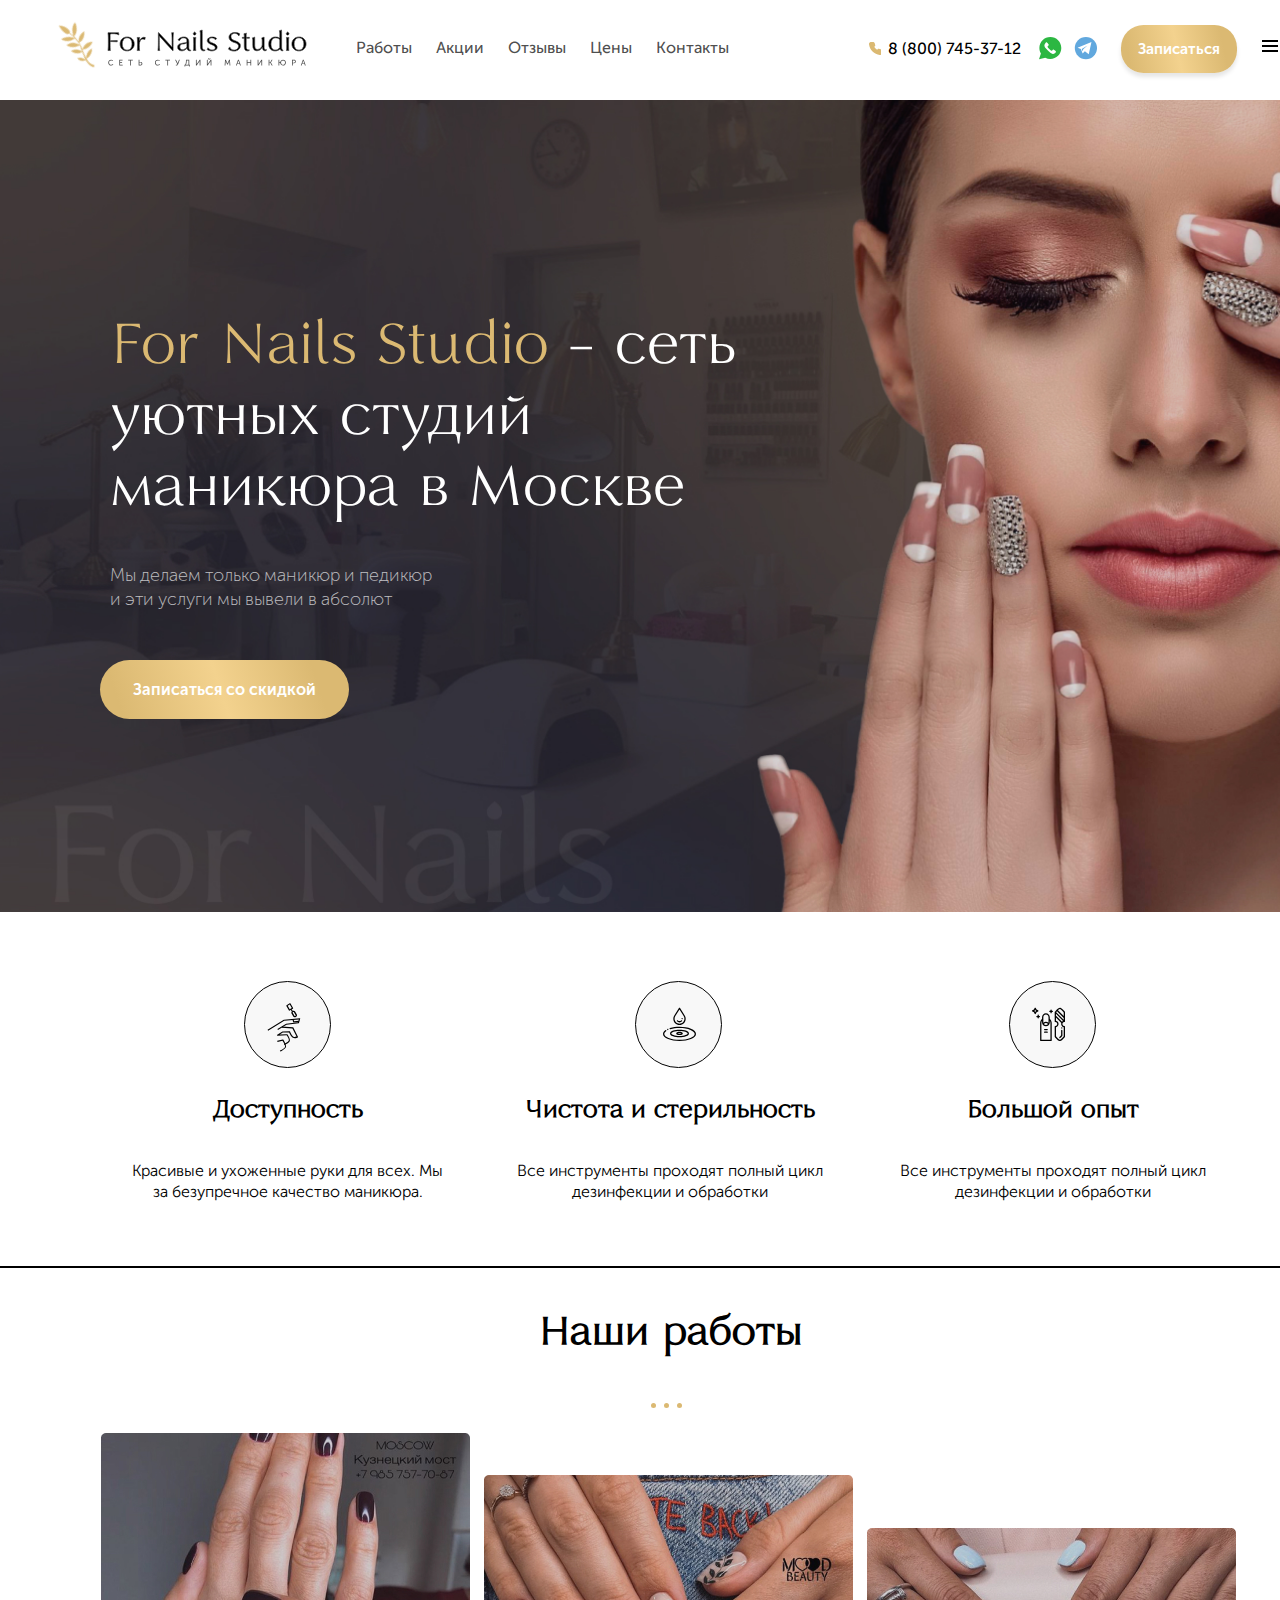
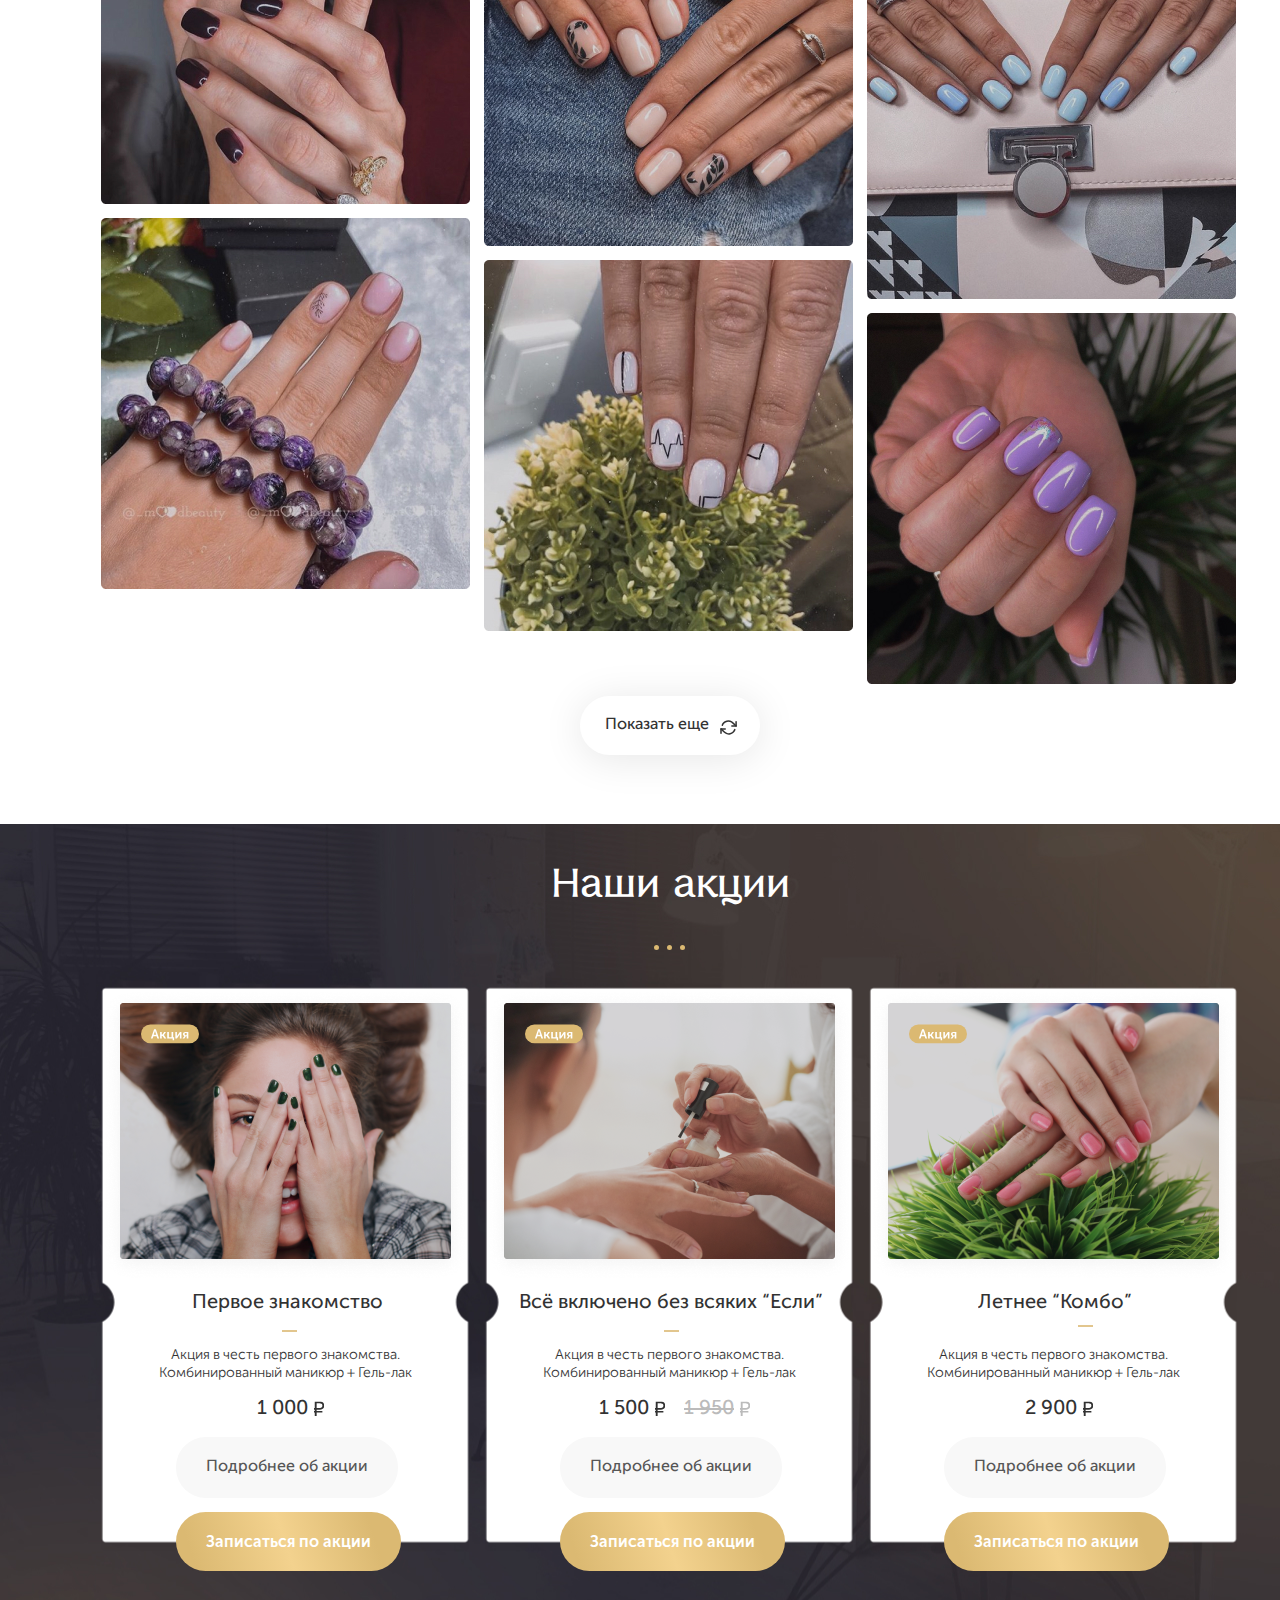
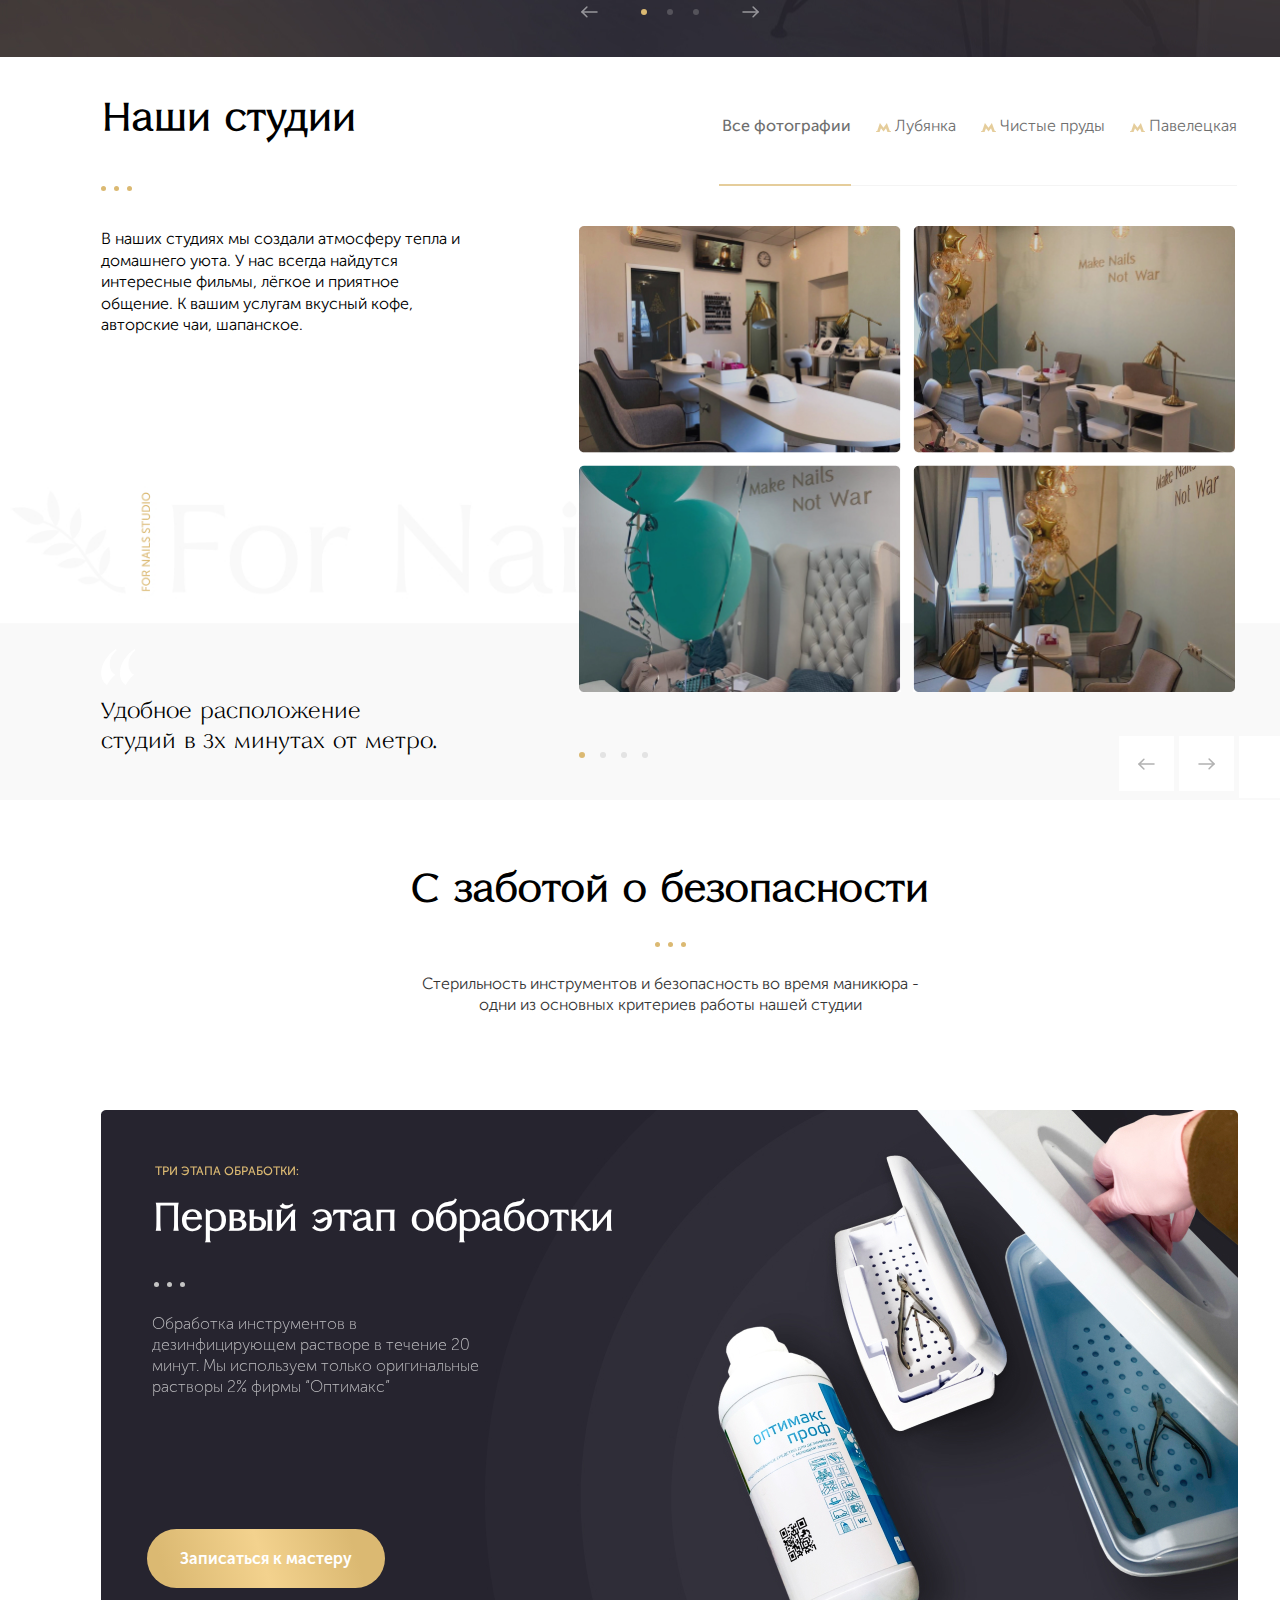
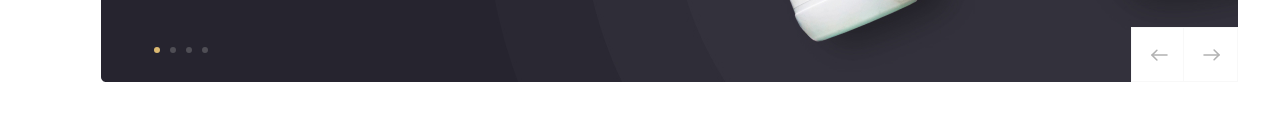
==== commit 4c98d51c: "safety section and slider" ====
--- a/index.html
+++ b/index.html
@@ -11,7 +11,7 @@
 
 <body>
   <header class="main-header">
-    <!--<div class="top-line">
+    <div class="top-line">
       <div class="top-line__content">
         
         <a class="top-logo" href="#">
@@ -53,7 +53,7 @@
           </div>
         </div>
       </div>
-    </div>-->
+    </div>
 
 <div class="main-screen">
 <p class="main__big-txt"><span>For<span class="invisible">r</span>Nails Studio</span> - сеть уютных студий маникюра в Москве</p>
@@ -219,23 +219,64 @@
 
   </div>
   </div>
-
-
-
-
-
-
-</div>
-
-</div>
-</div>
-
-</div>
-</section>
-
-
-
-
-<script src="main.js"></script>
+</div>
+</div>
+</div>
+</div>
+</section>
+
+<section class="safety">
+  <div class="center-container">
+  <h2 class="safety-header">С заботой о безопасности</h2>
+  <p class="safety-text">Стерильность инструментов и безопасность во время маникюра - одни из основных 
+    критериев работы нашей студии</p>
+
+<div class="safety-slider">
+  <div class="slider-container">
+      <div class="slider-item item-1">
+        <span class="item-subtitle">Три этапа обработки:</span>
+        <h4 class="item-title">Первый этап обработки</h4>
+        <p class="item-text">Обработка инструментов в дезинфицирующем растворе в течение 20 минут. 
+          Мы используем только оригинальные растворы 2% фирмы “Оптимакс”</p>
+        <a href="#" class="item-btn gold-btn">Записаться к мастеру</a>
+      </div>
+      <div class="slider-item item-2">
+        <span class="item-subtitle">Три этапа обработки:</span>
+        <h4 class="item-title">Второй этап обработки</h4>
+        <p class="item-text">После дезинфекции инструменты промываются под проточной 
+          водой и очищаются щёточкой</p>
+        <a href="#" class="item-btn gold-btn">Записаться к мастеру</a>
+      </div>
+      <div class="slider-item item-3">
+        <span class="item-subtitle">Три этапа обработки:</span>
+        <h4 class="item-title">Третий этап обработки</h4>
+        <p class="item-text">Инструменты высушивают и кладут в крафт-пакеты с индикатором, 
+          после чего помещают в сухожаровый шкаф, где происходит обработка при температуре 180 
+          градусов в течении 60 минут</p>
+        <a href="#" class="item-btn gold-btn">Записаться к мастеру</a>
+      </div>
+      <div class="slider-item item-4">
+        <span class="item-subtitle">После обработки</span>
+        <h4 class="item-title">Грамотное использование</h4>
+        <p class="item-text">Каждый крафт-пакет с обработанными инструментами вскрывается в присутствии 
+          клиента перед процедурой маникюра и педикюра</p>
+        <a href="#" class="item-btn gold-btn">Записаться к мастеру</a>
+      </div>
+  </div>
+  
+  
+</div>
+
+
+
+</div>
+</section>
+
+<script
+  src="https://code.jquery.com/jquery-3.5.1.min.js"
+  integrity="sha256-9/aliU8dGd2tb6OSsuzixeV4y/faTqgFtohetphbbj0="
+  crossorigin="anonymous"></script>
+<script src="js/slick.min.js"></script>
+<script src="js/main.js"></script>
 </body>
 </html>--- a/css/style.css
+++ b/css/style.css
@@ -63,6 +63,7 @@
   font-family: 'ALS Alumna', sans-serif;
   font-family: 'Museo Sans Cyrl', sans-serif;
   font-size: 16px;
+  line-height: 130%;
   margin: 0;
   padding: 0;
   background-color: #ffffff;
@@ -95,6 +96,128 @@
 .center-container {
   width: 1138px;
   margin: 0 auto;
+}
+
+.gold-btn {
+  font-family: 'Museo Sans Cyrl', sans-serif;
+  padding: 20px 33px;
+  background: linear-gradient(251.94deg, #DBB972 14.36%, #F3D28E 51.49%, #DBB972 91.31%);
+  border-radius: 30px;
+  font-weight: 600;
+  font-size: 16px;
+  line-height: 19px;
+  -webkit-box-align: center;
+      -ms-flex-align: center;
+          align-items: center;
+  text-align: center;
+  color: #FFFFFF;
+}
+
+.gold-btn:hover,
+.gold-btn :focus {
+  background: linear-gradient(80deg, #F3D28E 14.36%, #DBB972 51.49%, #DBB972 91.31%);
+  -webkit-box-shadow: 0px 4px 30px rgba(219, 185, 114, 0.6);
+          box-shadow: 0px 4px 30px rgba(219, 185, 114, 0.6);
+}
+
+.gold-btn:active {
+  -webkit-box-shadow: inset 0px 4px 30px -1px rgba(0, 0, 0, 0.6);
+          box-shadow: inset 0px 4px 30px -1px rgba(0, 0, 0, 0.6);
+}
+
+.gallery_slider-dots {
+  display: -webkit-box;
+  display: -ms-flexbox;
+  display: flex;
+  -webkit-box-pack: justify;
+      -ms-flex-pack: justify;
+          justify-content: space-between;
+  width: 69px;
+  height: 6px;
+  margin-top: 60px;
+  margin-left: 60px;
+}
+
+.gallery_slider-arrows {
+  display: -webkit-box;
+  display: -ms-flexbox;
+  display: flex;
+  -webkit-box-pack: justify;
+      -ms-flex-pack: justify;
+          justify-content: space-between;
+  width: 115px;
+  height: 55px;
+  margin-left: 600px;
+  margin-top: -22px;
+  position: relative;
+}
+
+.gallery_slider-arrows::after {
+  content: "";
+  width: 105px;
+  height: 62px;
+  background-color: #FFFFFF;
+  position: absolute;
+  top: 0;
+  left: 120px;
+}
+
+.gallery_slider-arrows .arrow-backward {
+  background-color: #FFFFFF;
+  width: 55px;
+  height: 55px;
+  position: relative;
+  opacity: 1;
+}
+
+.gallery_slider-arrows .arrow-backward:hover::before {
+  opacity: 1;
+}
+
+.gallery_slider-arrows .arrow-backward:focus::before {
+  opacity: 1;
+}
+
+.gallery_slider-arrows .arrow-backward::before {
+  content: "";
+  width: 55px;
+  height: 55px;
+  background-image: url(../img/arrow-backward-black.svg);
+  background-repeat: no-repeat;
+  background-position: center;
+  opacity: 0.3;
+  position: absolute;
+  top: 0;
+  left: 0;
+}
+
+.gallery_slider-arrows .arrow-forward {
+  background-color: #FFFFFF;
+  width: 55px;
+  height: 55px;
+  position: relative;
+  opacity: 1;
+}
+
+.gallery_slider-arrows .arrow-forward:hover::before {
+  opacity: 1;
+}
+
+.gallery_slider-arrows .arrow-forward:focus::before {
+  opacity: 1;
+}
+
+.gallery_slider-arrows .arrow-forward::before {
+  content: "";
+  width: 55px;
+  height: 55px;
+  background-image: url(../img/arrow-forward_black.svg);
+  background-repeat: no-repeat;
+  background-position: center;
+  opacity: 0.3;
+  position: absolute;
+  top: 0;
+  left: 0;
 }
 
 .top-line {
@@ -934,60 +1057,160 @@
   margin-bottom: -6px;
 }
 
-.salons .gallery_slider-dots {
+/*
+.slider_container {
+	width: 300px;
+	height: 430px;
+	margin:30px auto;
+	border: 5px solid #410d63;
+	position: relative;
+   }
+
+.slider-row {
+	width: 300px;
+	height: 430px;
+	position: relative;
+	overflow: hidden;
+}
+
+.slider-row img {
+	width: 300px;
+	height: 430px;
+	position: absolute;
+	opacity: 1;
+	transition: all ease 0.5s;
+}
+
+
+.btns {
+	display: flex;
+	left: 37%;
+	position: absolute;
+	margin-bottom: 100px;
+	
+
+}
+
+.left-btn {
+background-image: url(img/w128h1281338911640directionalleft.png);
+height: 28px;
+width: 28px;
+background-size: contain;
+margin-left:50px ;
+}
+
+.right-btn {
+	background-image: url(img/right.png);
+	 height: 28px;
+	 width: 28px;
+	 background-size: contain;
+	 margin-left: 200px;
+}
+
+
+.slider-row .hidden {
+	opacity: 0;
+}
+*/
+.safety {
+  padding-top: 65px;
+  text-align: center;
+}
+
+.safety-header {
+  position: relative;
+}
+
+.safety-header::after {
+  position: absolute;
+  content: "";
+  background-image: url(../img/decorative-dots.svg);
+  width: 31px;
+  height: 5px;
+  top: 77px;
+  left: 554px;
+}
+
+.safety-text {
+  font-family: 'Museo Sans Cyrl', sans-serif;
+  font-weight: 300;
+  opacity: 0.8;
+  width: 500px;
+  height: 52px;
+  margin: 57px auto 0;
+}
+
+.safety .slider-container {
+  text-align: left;
+  width: 1137px;
+  height: 572px;
+  margin-top: 28px;
+  position: relative;
+}
+
+.safety .slider-container .slick-dots {
+  position: absolute;
   display: -webkit-box;
   display: -ms-flexbox;
   display: flex;
   -webkit-box-pack: justify;
       -ms-flex-pack: justify;
           justify-content: space-between;
-  width: 69px;
+  bottom: -30px;
+  left: 48px;
+}
+
+.safety .slider-container .slick-dots li {
+  list-style: none;
+  margin: 0 5px;
+  width: 6px;
+}
+
+.safety .slider-container .slick-dots li button {
+  font-size: 0;
+  border: 0;
+  outline: none;
+  border-radius: 50%;
   height: 6px;
-  margin-top: 60px;
-  margin-left: 60px;
-}
-
-.salons .gallery_slider-arrows {
-  display: -webkit-box;
-  display: -ms-flexbox;
-  display: flex;
-  -webkit-box-pack: justify;
-      -ms-flex-pack: justify;
-          justify-content: space-between;
-  width: 115px;
-  height: 55px;
-  margin-left: 600px;
-  margin-top: -22px;
-  position: relative;
-}
-
-.salons .gallery_slider-arrows::after {
-  content: "";
-  width: 105px;
-  height: 62px;
+  width: 6px;
+  background-color: #AFAFAF;
+  opacity: 0.3;
+  padding: 0;
+}
+
+.safety .slider-container .slick-dots li button:hover, .safety .slider-container .slick-dots li button :focus {
+  opacity: 0.5;
+}
+
+.safety .slider-container .slick-dots li.slick-active button {
+  background-color: #DBB972;
+  opacity: 1;
+  outline: none;
+}
+
+.safety .slider-container .slick-prev {
   background-color: #FFFFFF;
-  position: absolute;
-  top: 0;
-  left: 120px;
-}
-
-.salons .gallery_slider-arrows .arrow-backward {
-  background-color: #FFFFFF;
+  position: relative;
   width: 55px;
   height: 55px;
-  position: relative;
-  opacity: 1;
-}
-
-.salons .gallery_slider-arrows .arrow-backward:hover::before {
-  opacity: 1;
-}
-
-.salons .gallery_slider-arrows .arrow-backward:focus::before {
-  opacity: 1;
-}
-
-.salons .gallery_slider-arrows .arrow-backward::before {
+  opacity: 1;
+  font-size: 0;
+  outline: 0;
+  border: 1px solid #f8f8f8;
+  top: 572px;
+  left: 1030px;
+  z-index: 1;
+}
+
+.safety .slider-container .slick-prev:hover::before {
+  opacity: 1;
+}
+
+.safety .slider-container .slick-prev:focus::before {
+  opacity: 1;
+}
+
+.safety .slider-container .slick-prev::before {
   content: "";
   width: 55px;
   height: 55px;
@@ -1000,23 +1223,29 @@
   left: 0;
 }
 
-.salons .gallery_slider-arrows .arrow-forward {
+.safety .slider-container .slick-next {
   background-color: #FFFFFF;
   width: 55px;
   height: 55px;
   position: relative;
   opacity: 1;
-}
-
-.salons .gallery_slider-arrows .arrow-forward:hover::before {
-  opacity: 1;
-}
-
-.salons .gallery_slider-arrows .arrow-forward:focus::before {
-  opacity: 1;
-}
-
-.salons .gallery_slider-arrows .arrow-forward::before {
+  font-size: 0;
+  outline: 0;
+  border: 1px solid #f8f8f8;
+  top: -55px;
+  left: 1082px;
+  z-index: 1;
+}
+
+.safety .slider-container .slick-next:hover::before {
+  opacity: 1;
+}
+
+.safety .slider-container .slick-next:focus::before {
+  opacity: 1;
+}
+
+.safety .slider-container .slick-next::before {
   content: "";
   width: 55px;
   height: 55px;
@@ -1028,4 +1257,94 @@
   top: 0;
   left: 0;
 }
+
+.safety .slider-item {
+  width: 1137px;
+  height: 572px;
+  position: relative;
+  -webkit-transition: all ease 0.5s;
+  transition: all ease 0.5s;
+}
+
+.safety .item-subtitle {
+  position: absolute;
+  font-family: 'Museo Sans Cyrl', sans-serif;
+  font-weight: normal;
+  font-size: 12px;
+  color: #DBB972;
+  text-transform: uppercase;
+  top: 52px;
+  left: 54px;
+}
+
+.safety .item-title {
+  position: relative;
+  top: 28px;
+  left: 51px;
+  font-family: 'ALS Alumna', sans-serif;
+  color: #FFFFFF;
+  font-size: 42px;
+  line-height: 1.25;
+}
+
+.safety .item-title::after {
+  position: absolute;
+  content: "";
+  background-image: url(../img/three_grey_dots.svg);
+  width: 31px;
+  height: 5px;
+  top: 88px;
+  left: 2px;
+}
+
+.safety .item-text {
+  width: 337px;
+  height: 109px;
+  font-family: 'Museo Sans Cyrl', sans-serif;
+  font-weight: 100;
+  color: #FFFFFF;
+  opacity: 0.7;
+  margin-top: 96px;
+  margin-left: 51px;
+}
+
+.safety .item-btn {
+  position: absolute;
+  margin-top: 90px;
+  margin-left: 46px;
+}
+
+.safety .item-1 {
+  background-image: url(../img/safety-slider1.jpg);
+  width: 1137px;
+  height: 572px;
+}
+
+.safety .item-2 {
+  background-image: url(../img/safety-slider2.jpg);
+  width: 1137px;
+  height: 572px;
+}
+
+.safety .item-3 {
+  background-image: url(../img/safety-slider3.jpg);
+  width: 1137px;
+  height: 572px;
+}
+
+.safety .item-4 {
+  background-image: url(../img/safety-slider4.jpg);
+  width: 1137px;
+  height: 572px;
+}
+
+.slick-track {
+  display: -webkit-box;
+  display: -ms-flexbox;
+  display: flex;
+}
+
+.slick-list {
+  overflow: hidden;
+}
 /*# sourceMappingURL=style.css.map */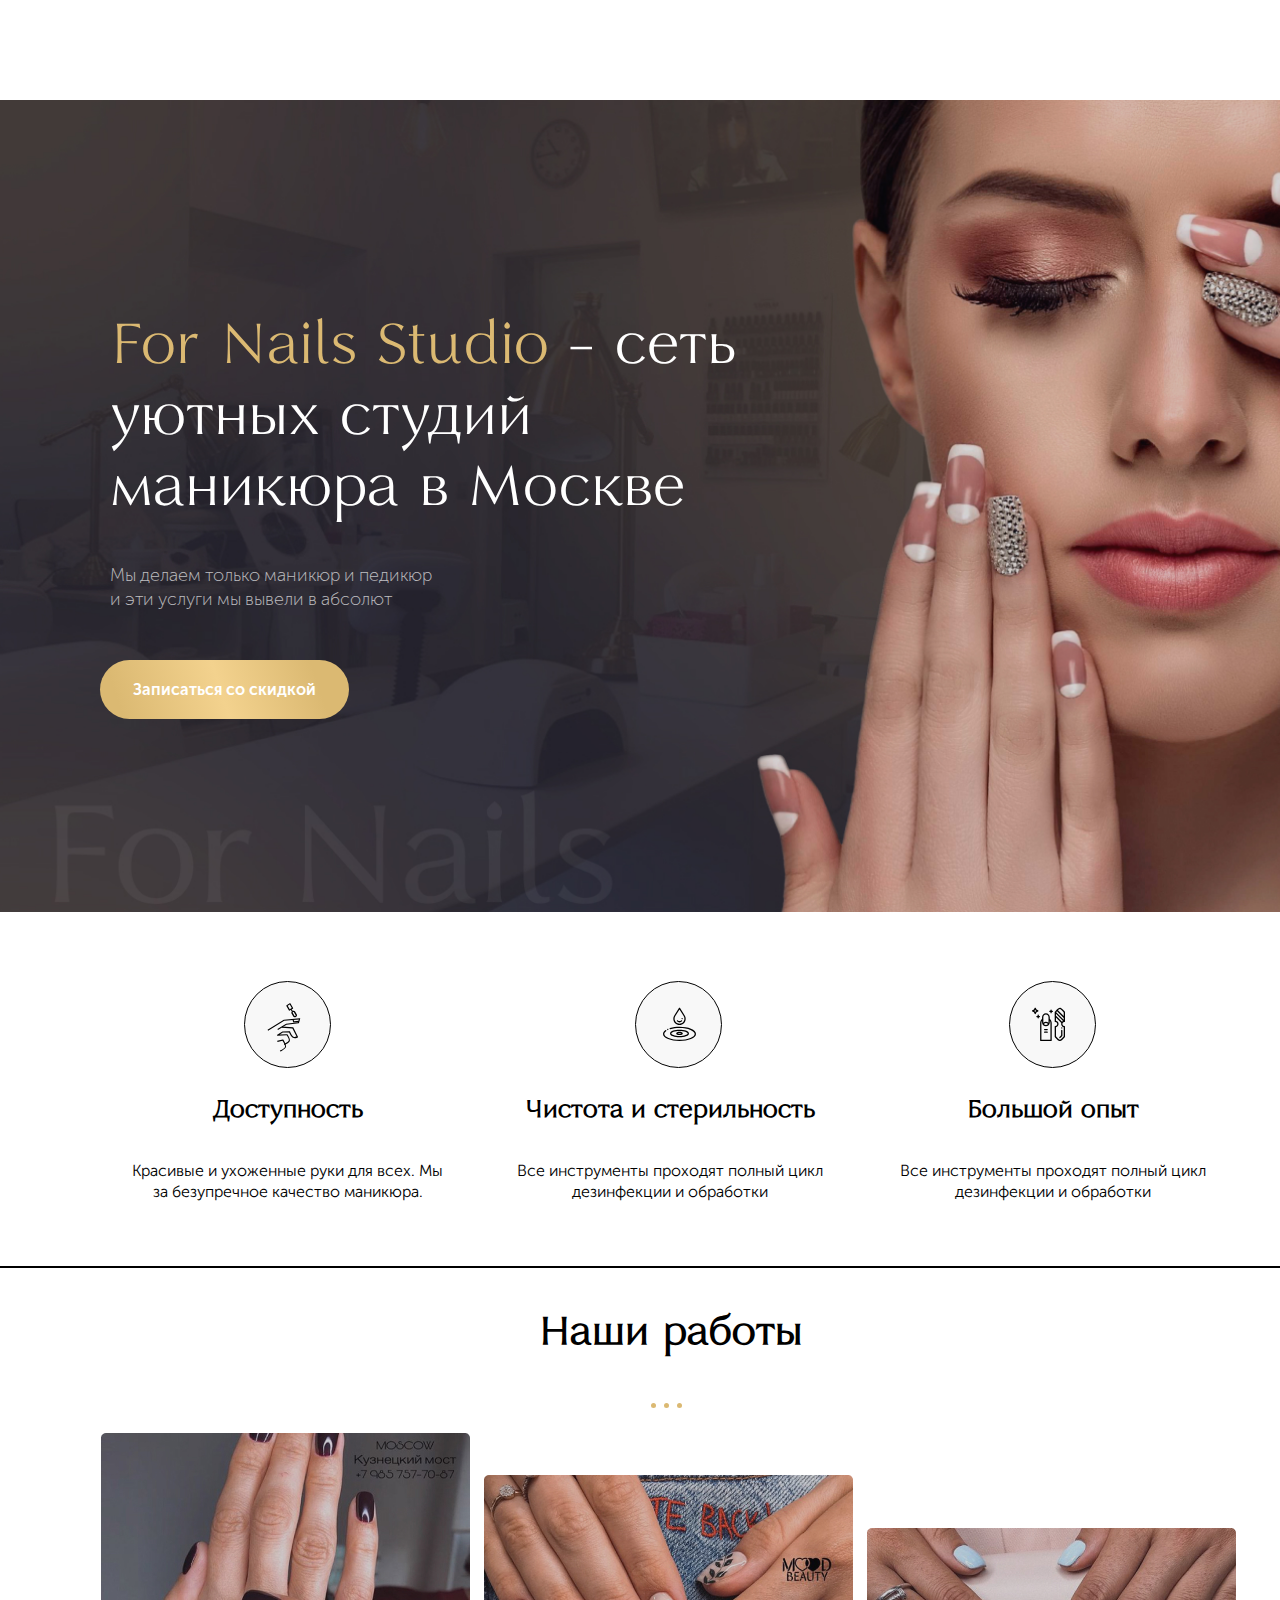
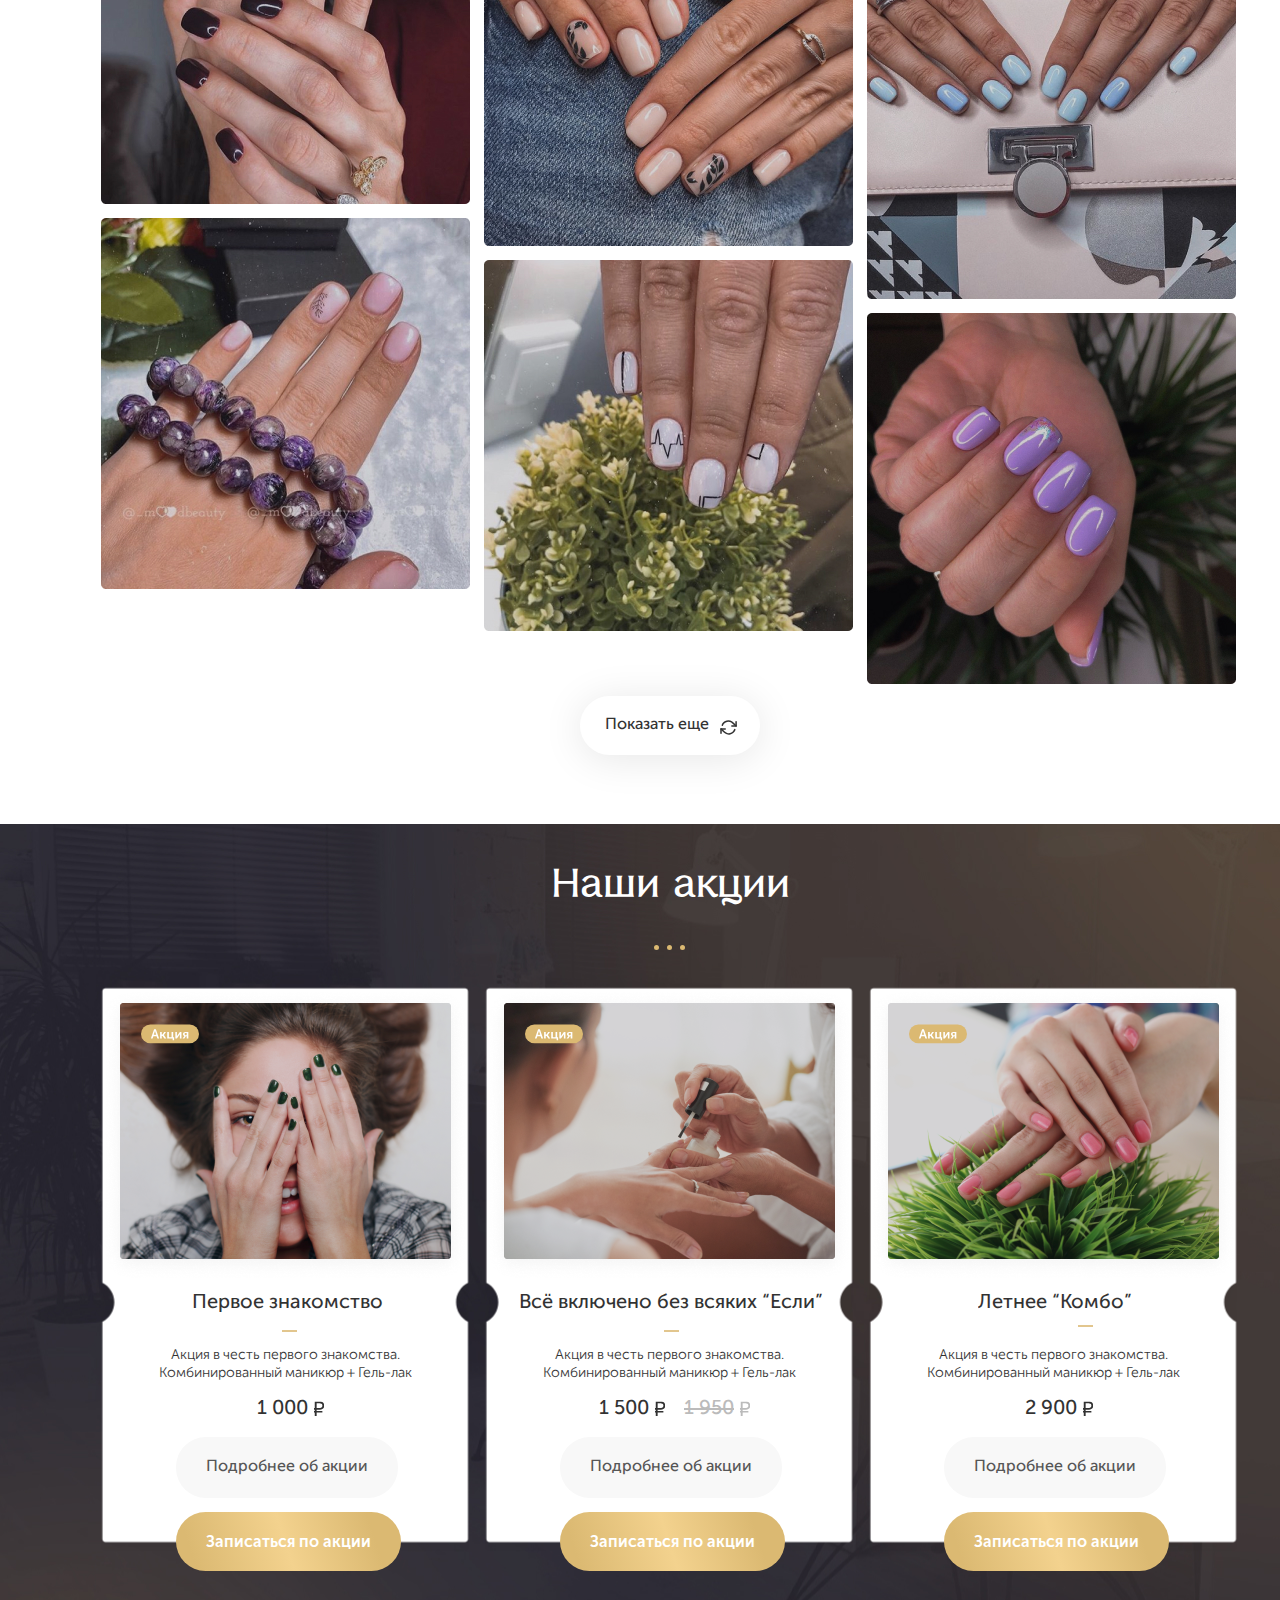
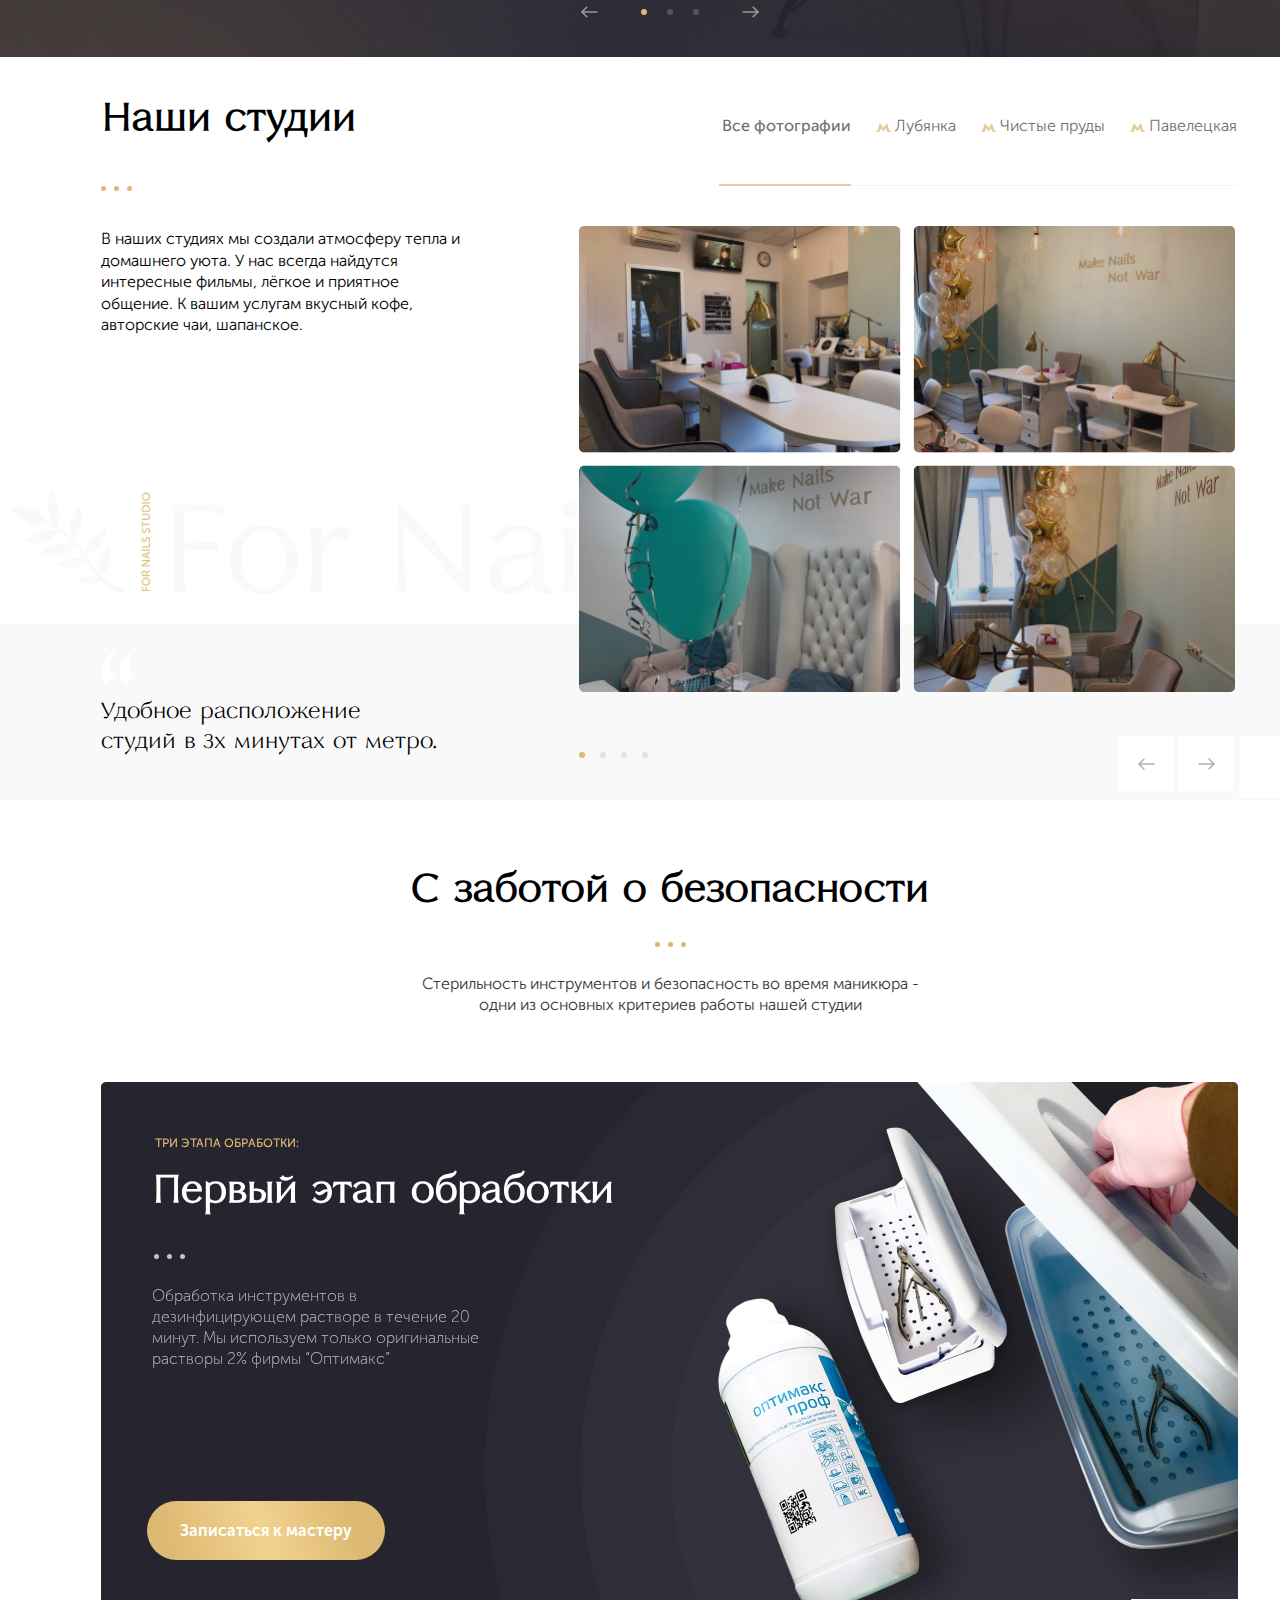
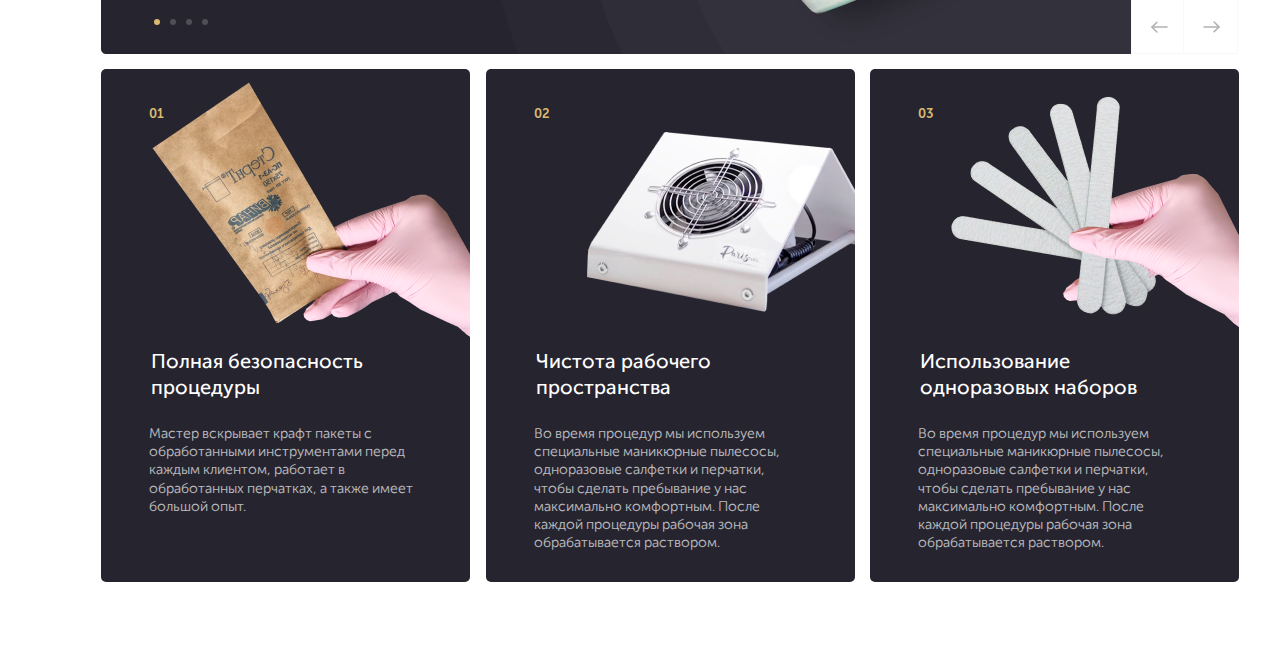
==== commit ad24632b: "Safety section finished" ====
--- a/index.html
+++ b/index.html
@@ -11,9 +11,8 @@
 
 <body>
   <header class="main-header">
-    <div class="top-line">
-      <div class="top-line__content">
-        
+  <!-- <div class="top-line">
+      <div class="top-line__content"> 
         <a class="top-logo" href="#">
           <img src="img/Logo.svg" alt="ForNailsStudio logo">
         </a>
@@ -53,7 +52,7 @@
           </div>
         </div>
       </div>
-    </div>
+    </div>-->
 
 <div class="main-screen">
 <p class="main__big-txt"><span>For<span class="invisible">r</span>Nails Studio</span> - сеть уютных студий маникюра в Москве</p>
@@ -263,11 +262,35 @@
         <a href="#" class="item-btn gold-btn">Записаться к мастеру</a>
       </div>
   </div>
-  
-  
-</div>
-
-
+</div>
+
+<div class="safety-details">
+  <div class="details-item item-one">
+    <span class="details-item_number">01</span>
+    <img src="img/safety-details-1.png" alt="" class="details-item_img">
+    <h5 class="details-item_title">Полная безопасность процедуры</h5>
+    <p class="details-item_text">Мастер вскрывает крафт пакеты с обработанными инструментами перед каждым клиентом, 
+      работает в обработанных перчатках, а также имеет большой опыт.
+    </p>
+  </div>
+  <div class="details-item item-two">
+    <span class="details-item_number">02</span>
+    <img src="img/safety-details-2.png" alt="" class="details-item_img">
+    <h5 class="details-item_title">Чистота рабочего пространства</h5>
+    <p class="details-item_text">Во время процедур мы используем специальные маникюрные пылесосы, одноразовые салфетки и перчатки, 
+      чтобы сделать пребывание у нас максимально комфортным. После каждой процедуры рабочая зона обрабатывается раствором.
+    </p>
+  </div>
+  <div class="details-item item-three">
+    <span class="details-item_number">03</span>
+    <img src="img/safety-details-3.png" alt="" class="details-item_img">
+    <h5 class="details-item_title">Использование одноразовых наборов</h5>
+    <p class="details-item_text">Во время процедур мы используем специальные маникюрные пылесосы, одноразовые салфетки и перчатки, 
+      чтобы сделать пребывание у нас максимально комфортным. После каждой процедуры рабочая зона обрабатывается раствором.
+    </p>
+  </div>
+
+</div>
 
 </div>
 </section>
--- a/css/style.css
+++ b/css/style.css
@@ -59,7 +59,6 @@
 body {
   height: 100%;
   width: 100%;
-  max-width: 1442px;
   font-family: 'ALS Alumna', sans-serif;
   font-family: 'Museo Sans Cyrl', sans-serif;
   font-size: 16px;
@@ -220,6 +219,10 @@
   left: 0;
 }
 
+.main-header {
+  margin: 0 auto;
+}
+
 .top-line {
   top: 0;
   height: 100px;
@@ -234,13 +237,16 @@
   display: -webkit-box;
   display: -ms-flexbox;
   display: flex;
-  width: 86%;
+  -webkit-box-pack: justify;
+      -ms-flex-pack: justify;
+          justify-content: space-between;
+  width: 1238px;
+  height: 100px;
   margin: 0 auto;
 }
 
 .top-logo {
   display: block;
-  margin-left: -50px;
 }
 
 .nav-menu {
@@ -272,7 +278,10 @@
   display: -webkit-box;
   display: -ms-flexbox;
   display: flex;
-  margin: 27px 0px 28px 122px;
+  -webkit-box-pack: justify;
+      -ms-flex-pack: justify;
+          justify-content: space-between;
+  margin-top: 27px;
 }
 
 .contact-tel {
@@ -308,17 +317,11 @@
   margin-top: 10px;
 }
 
-.btn-wrap {
-  position: relative;
-}
-
 .signup-btn {
-  display: inline-block;
+  display: block;
   outline: none;
-  padding: 15px 17px;
-  position: absolute;
-  top: 25px;
-  right: -140px;
+  padding: 15px 20px;
+  margin-top: 25px;
   border: 0;
   background: linear-gradient(257.69deg, #DBB972 14.36%, #F3D28E 51.49%, #DBB972 91.31%);
   -webkit-box-shadow: 0px 4px 4px rgba(0, 0, 0, 0.1);
@@ -336,6 +339,8 @@
 .signup-btn:hover,
 .signup-btn :focus {
   background: linear-gradient(80deg, #F3D28E 14.36%, #DBB972 51.49%, #DBB972 91.31%);
+  -webkit-box-shadow: none;
+          box-shadow: none;
 }
 
 .signup-btn:active {
@@ -344,7 +349,6 @@
 }
 
 .menu-icon-wrapper {
-  position: absolute;
   width: 16px;
   height: 16px;
   display: -webkit-box;
@@ -357,7 +361,6 @@
       -ms-flex-align: center;
           align-items: center;
   margin-top: 38px;
-  margin-left: 165px;
 }
 
 .menu-icon {
@@ -1140,11 +1143,15 @@
   margin: 57px auto 0;
 }
 
+.safety .safety-slider {
+  height: 572px;
+  margin-bottom: 15px;
+}
+
 .safety .slider-container {
   text-align: left;
   width: 1137px;
   height: 572px;
-  margin-top: 28px;
   position: relative;
 }
 
@@ -1338,6 +1345,69 @@
   height: 572px;
 }
 
+.safety .safety-details {
+  display: -webkit-box;
+  display: -ms-flexbox;
+  display: flex;
+  margin-top: 70px;
+  margin-bottom: 77px;
+  -webkit-box-pack: justify;
+      -ms-flex-pack: justify;
+          justify-content: space-between;
+}
+
+.safety .safety-details .item-two .details-item_title {
+  width: 295px;
+  margin-top: -50px;
+}
+
+.safety .safety-details .item-three .details-item_title {
+  width: 275px;
+}
+
+.safety .details-item {
+  font-family: 'Museo Sans Cyrl', sans-serif;
+  width: 369px;
+  height: 513px;
+  background-color: #26242F;
+  text-align: left;
+  padding-top: 35px;
+  padding-left: 48px;
+  border-radius: 5px;
+  color: #FFFFFF;
+}
+
+.safety .details-item_number {
+  color: #DBB972;
+  font-size: 13px;
+  font-weight: 600;
+  line-height: 1.25;
+}
+
+.safety .details-item_img {
+  -o-object-fit: contain;
+     object-fit: contain;
+  margin-top: -55px;
+  margin-left: -48px;
+}
+
+.safety .details-item_title {
+  margin-left: 2px;
+  font-weight: 500;
+  font-size: 20px;
+  line-height: 1.3;
+  margin-top: -100px;
+}
+
+.safety .details-item_text {
+  width: 265px;
+  margin-top: -10px;
+  font-weight: 300;
+  font-size: 14px;
+  line-height: 1.3;
+  opacity: 0.7;
+}
+
 .slick-track {
   display: -webkit-box;
   display: -ms-flexbox;
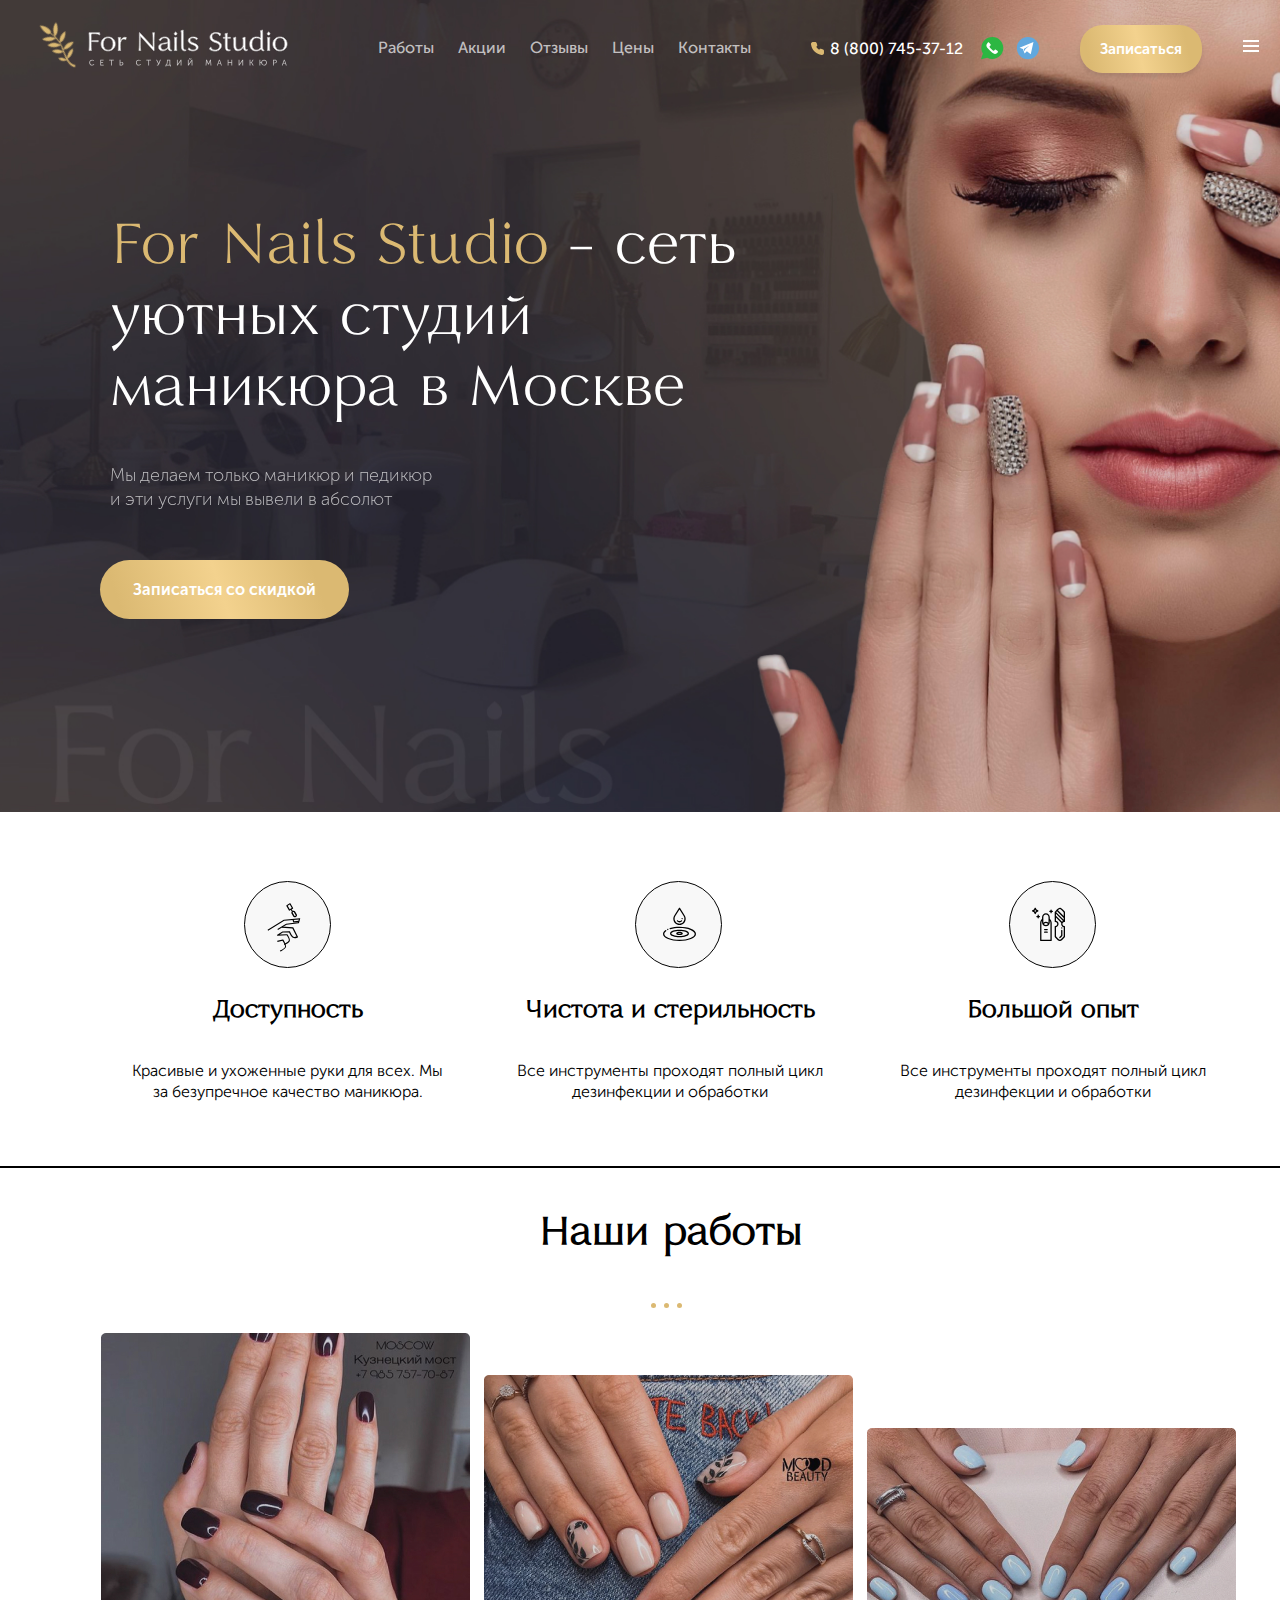
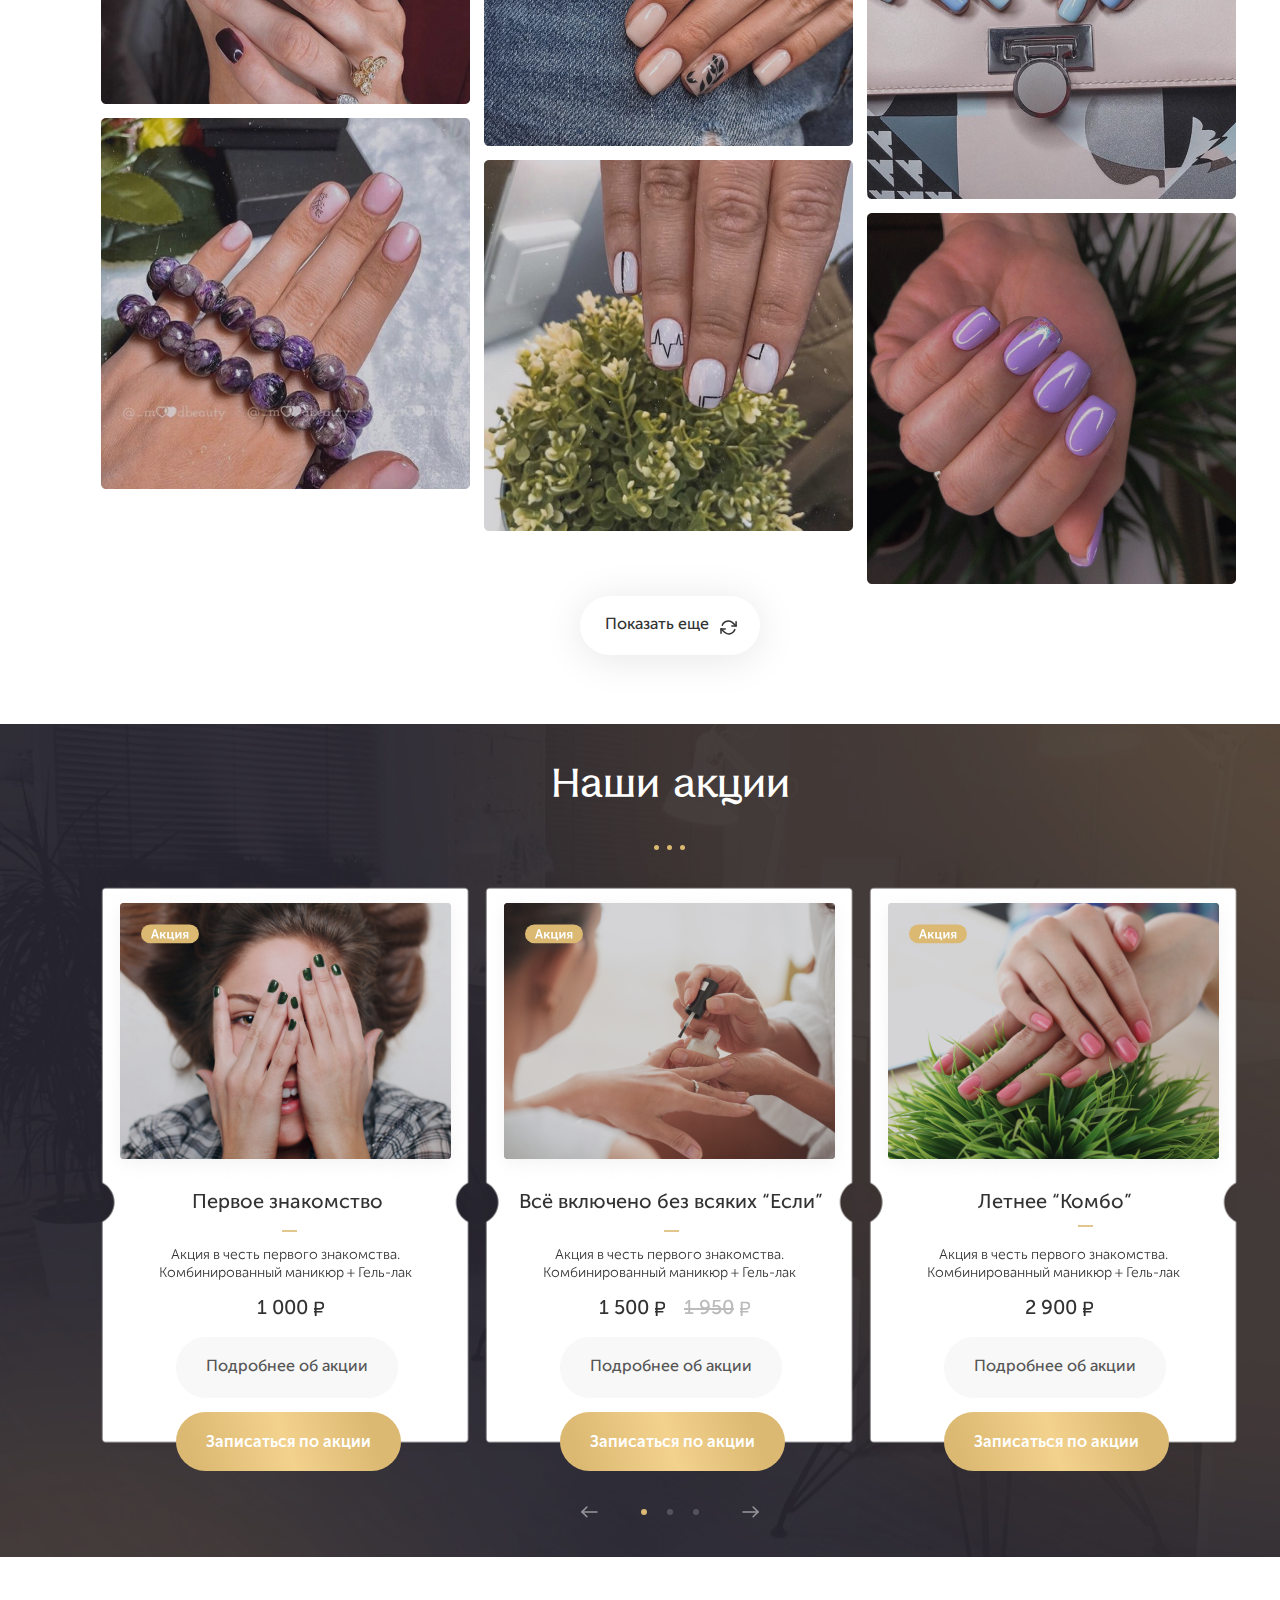
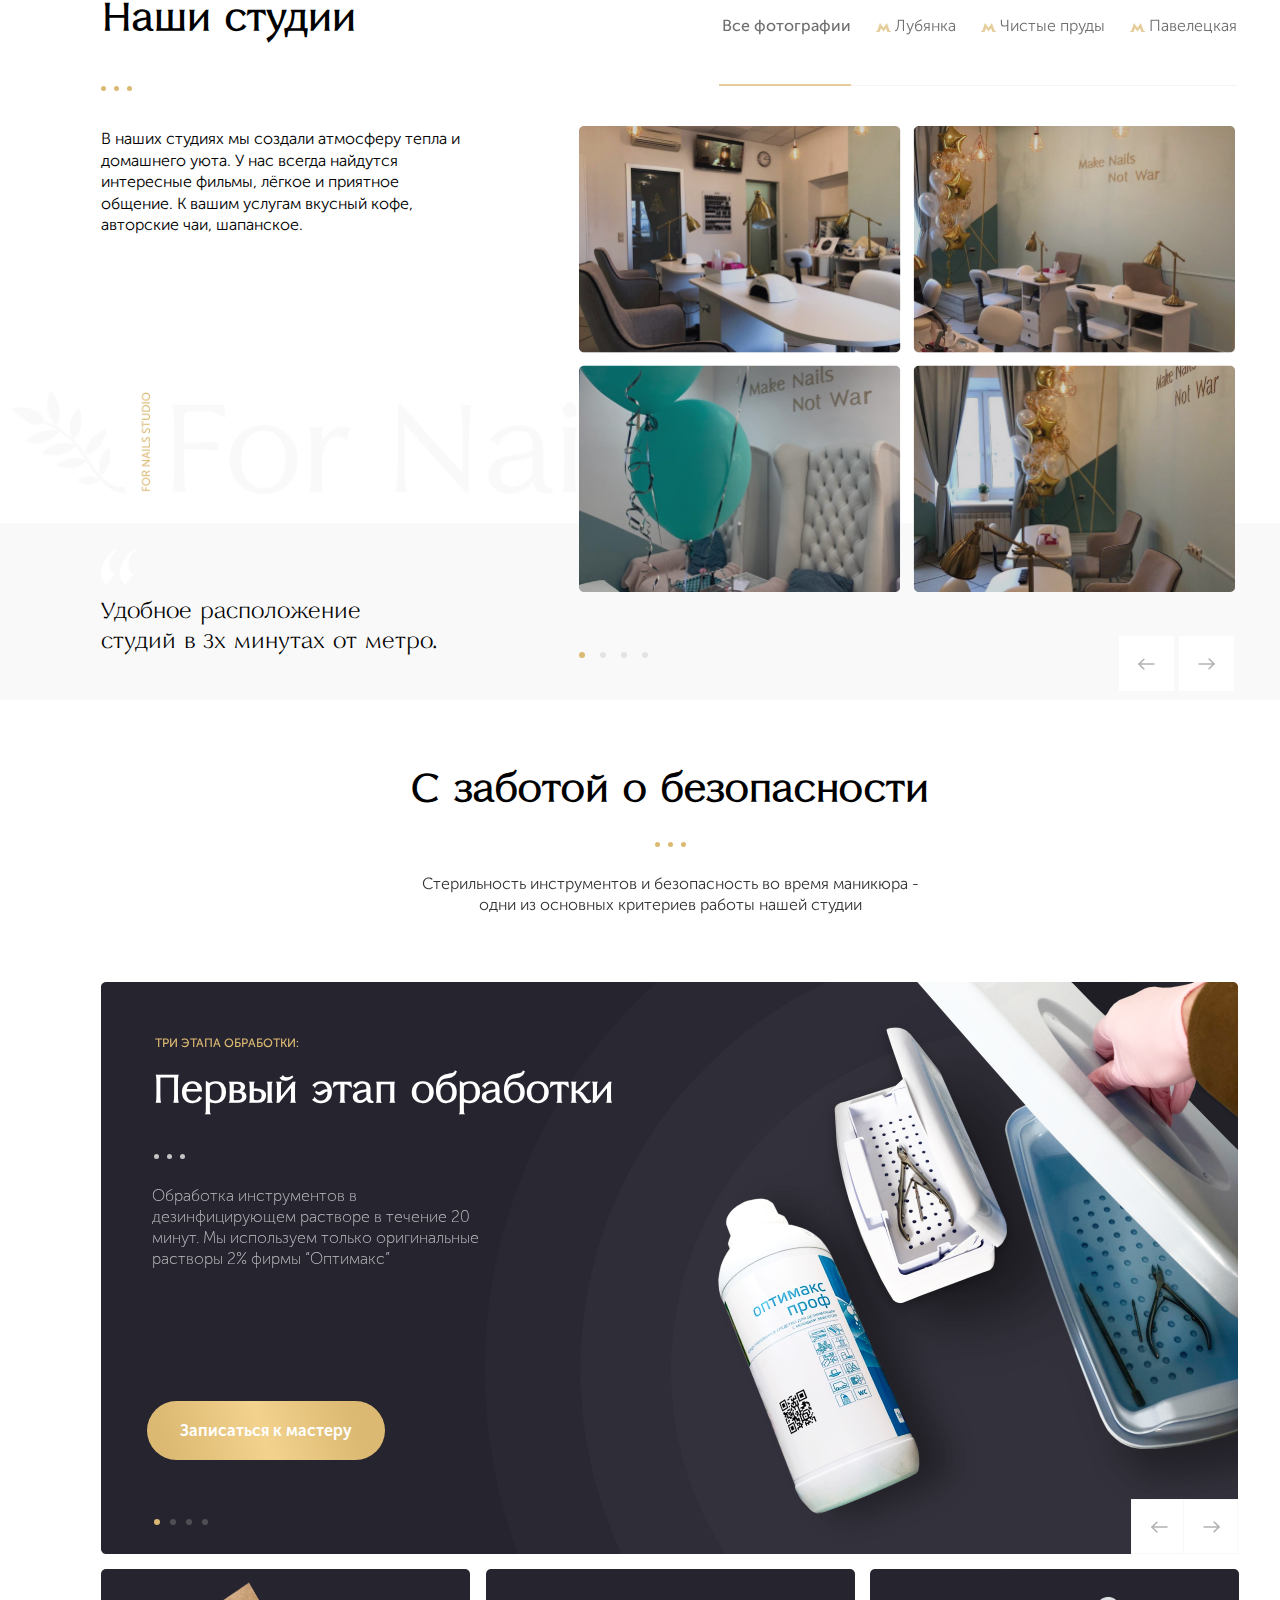
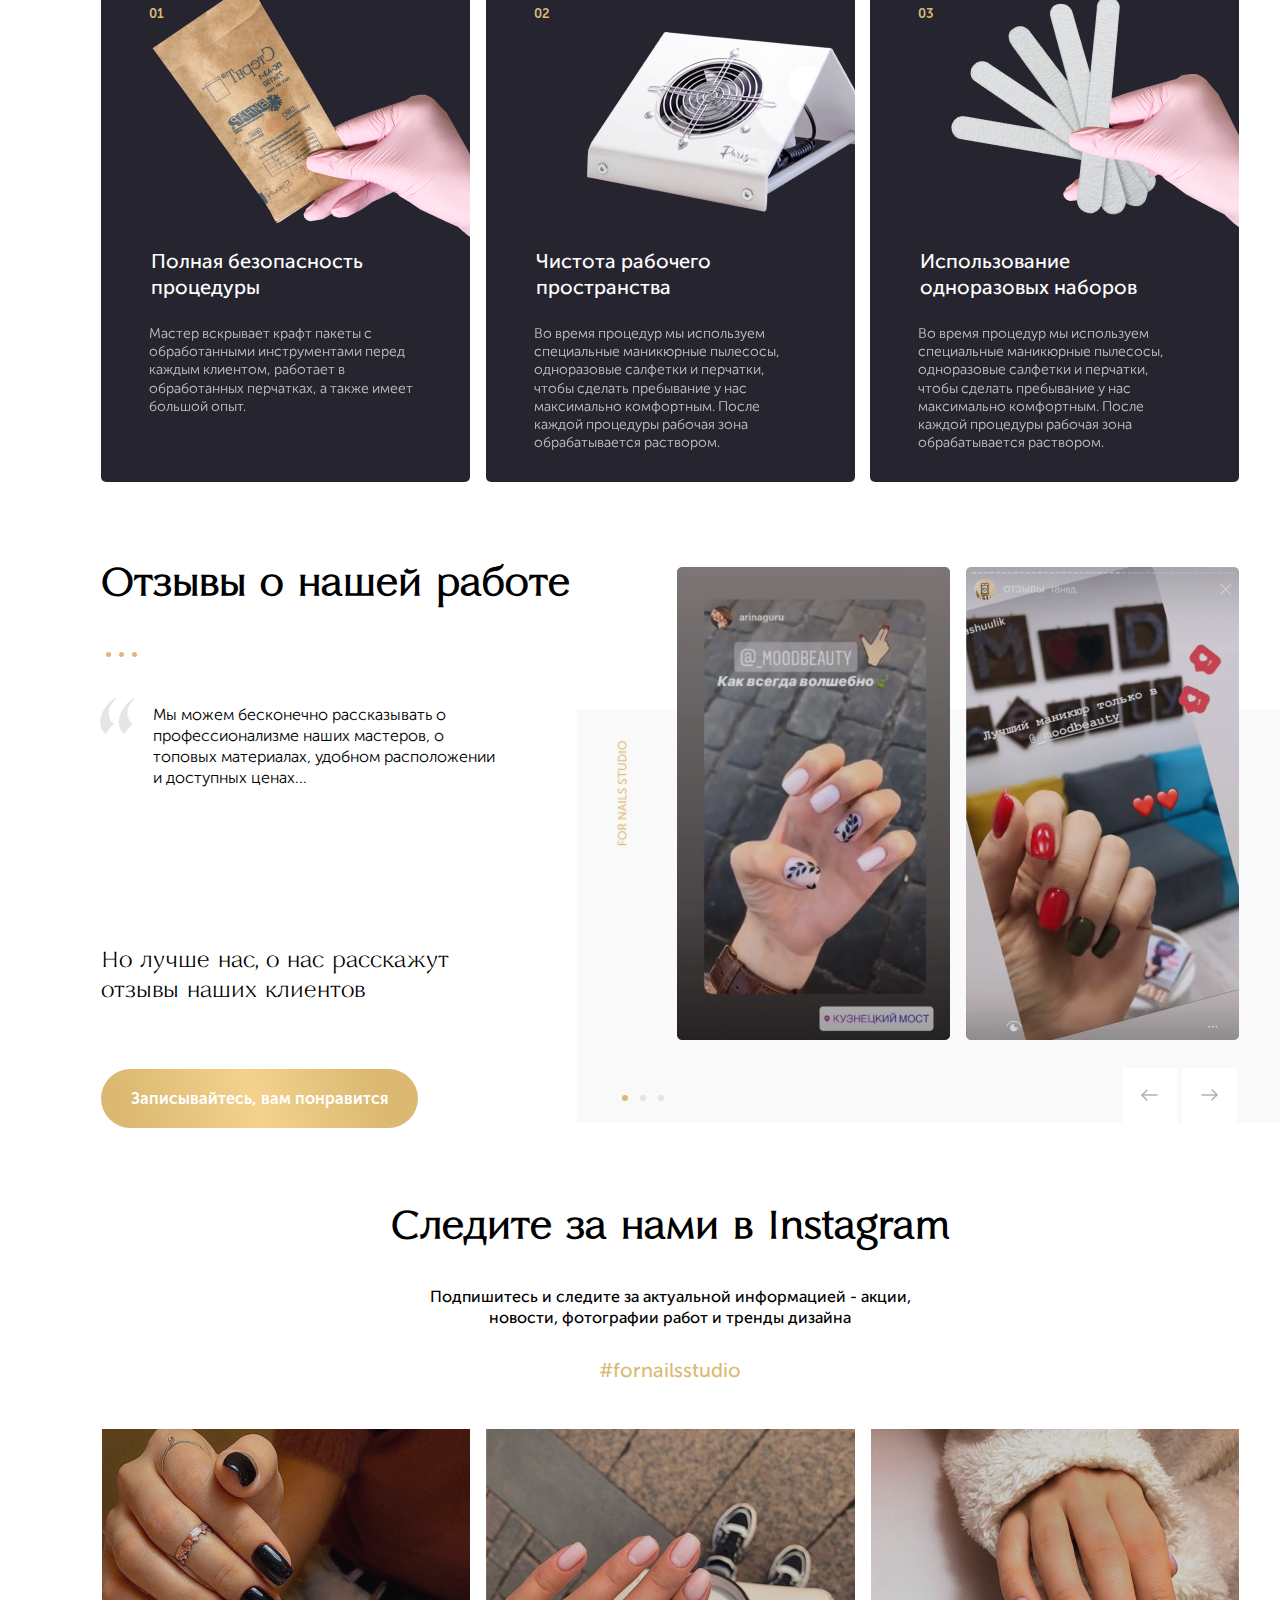
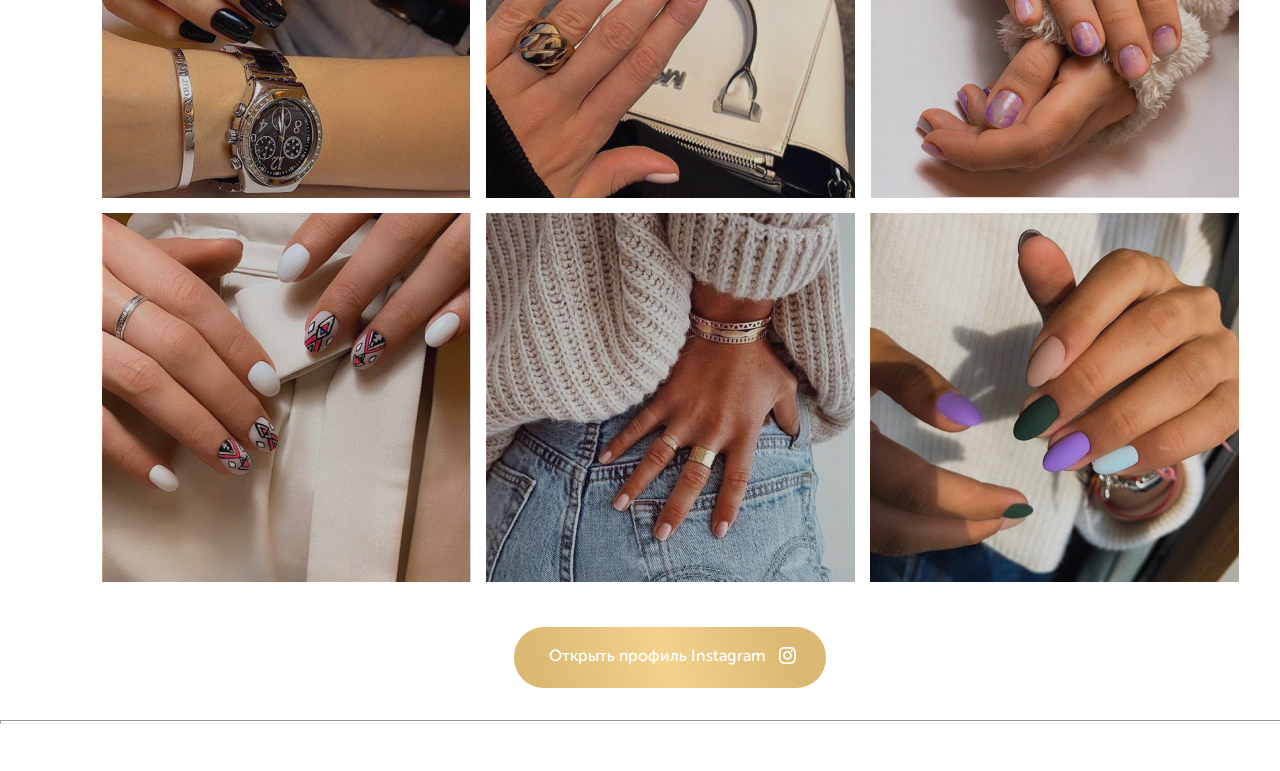
==== commit c949be4f: "Feedback and instagram sections added" ====
--- a/index.html
+++ b/index.html
@@ -11,10 +11,10 @@
 
 <body>
   <header class="main-header">
-  <!-- <div class="top-line">
+    <div class="top-line">
       <div class="top-line__content"> 
         <a class="top-logo" href="#">
-          <img src="img/Logo.svg" alt="ForNailsStudio logo">
+          <img src="img/Logo_white.svg" alt="ForNailsStudio logo">
         </a>
         <nav class="nav-menu">
           <ul class="nav-menu__list">
@@ -52,7 +52,7 @@
           </div>
         </div>
       </div>
-    </div>-->
+    </div>
 
 <div class="main-screen">
 <p class="main__big-txt"><span>For<span class="invisible">r</span>Nails Studio</span> - сеть уютных студий маникюра в Москве</p>
@@ -289,10 +289,67 @@
       чтобы сделать пребывание у нас максимально комфортным. После каждой процедуры рабочая зона обрабатывается раствором.
     </p>
   </div>
-
-</div>
-
-</div>
+</div>
+</div>
+</section>
+
+<section class="feedback">
+  <div class="center-container">
+
+  <div class="feedback-content">
+    <h2 class="feedback-title">Отзывы о нашей работе</h2>
+    <p class="feedback-text">
+     Мы можем бесконечно рассказывать о профессионализме наших мастеров,
+     о топовых материалах, удобном расположении и доступных ценах...
+    </p>
+   <span class="feedback-note">
+    Но лучше нас, о нас расскажут отзывы наших клиентов
+    </span>
+   <a href="" class="feedback-btn gold-btn">Записывайтесь, вам понравится</a>
+   </div>
+
+  <div class="feedback-slider">
+        <div class="slider-content">
+       <img src="img/rewiev-1.jpg" width="273px" height="473px" alt="">
+       <img src="img/rewiev-2.jpg" width="273px" height="473px" alt="">
+       </div>
+      
+       
+<div class="gallery_slider-controls">
+
+  <div class="gallery_slider-dots">
+  <div class="slider-dot active-dot"></div>
+  <div class="slider-dot"></div>
+  <div class="slider-dot"></div>
+  </div>
+
+  <div class="gallery_slider-arrows">
+    <div class="arrow-backward"></div>
+    <div class="arrow-forward"></div>
+  </div>
+  </div>
+</div>
+</section>
+
+<section class="instagram">
+  <h2 class="instagram-title">Следите за нами в Instagram</h2>
+  <p class="instagram-text">Подпишитесь и следите за актуальной информацией - акции, новости, фотографии работ и тренды дизайна</p>
+  <span class="instagram-hashtag">#fornailsstudio</span>
+
+  <div class="instagram-gallery">
+        <img src="img/inst_img_1.jpg" alt="" class="gallery-items">
+        <img src="img/inst-img_2.jpg" alt="" class="gallery-items">
+        <img src="img/inst-img_3.jpg" alt="" class="gallery-items">
+        <img src="img/inst-img_4.jpg" alt="" class="gallery-items">
+        <img src="img/inst-img_5.jpg" alt="" class="gallery-items">
+        <img src="img/inst-img_6.jpg" alt="" class="gallery-items">
+  </div>
+
+  <a href="#" class="instagram-btn">Открыть профиль Instagram</a>
+</section>
+<hr>
+<section class="prices">
+  
 </section>
 
 <script
--- a/css/style.css
+++ b/css/style.css
@@ -149,9 +149,7 @@
   margin-left: 600px;
   margin-top: -22px;
   position: relative;
-}
-
-.gallery_slider-arrows::after {
+  /*&::after{
   content: "";
   width: 105px;
   height: 62px;
@@ -159,6 +157,8 @@
   position: absolute;
   top: 0;
   left: 120px;
+
+}*/
 }
 
 .gallery_slider-arrows .arrow-backward {
@@ -227,8 +227,7 @@
   top: 0;
   height: 100px;
   width: 100%;
-  position: fixed;
-  background-color: #FFFFFF;
+  position: absolute;
   font-family: 'Museo Sans Cyrl', sans-serif;
   z-index: 100;
 }
@@ -267,7 +266,7 @@
 }
 
 .nav-menu__list a {
-  color: rgba(0, 0, 0, 0.7);
+  color: rgba(255, 255, 255, 0.7);
 }
 
 .nav-menu__list a:hover {
@@ -288,7 +287,7 @@
   padding: 13px 0 9px;
   height: 23px;
   width: 151px;
-  color: #000000;
+  color: #FFFFFF;
   position: relative;
 }
 
@@ -297,7 +296,7 @@
   position: absolute;
   top: 15px;
   left: -20px;
-  width: 13px;
+  width: 15px;
   height: 13px;
   background-image: url(../img/tel.svg);
 }
@@ -367,7 +366,7 @@
   position: relative;
   width: 16px;
   height: 2px;
-  background-color: #000000;
+  background-color: #FFFFFF;
 }
 
 .menu-icon::before {
@@ -377,7 +376,7 @@
   content: '';
   width: 16px;
   height: 2px;
-  background-color: #000000;
+  background-color: #FFFFFF;
   -webkit-transition: top 0.2s linear 0.2s, -webkit-transform 0.2s ease-in;
   transition: top 0.2s linear 0.2s, -webkit-transform 0.2s ease-in;
   transition: transform 0.2s ease-in, top 0.2s linear 0.2s;
@@ -391,7 +390,7 @@
   content: '';
   width: 16px;
   height: 2px;
-  background-color: #000000;
+  background-color: #FFFFFF;
   -webkit-transition: top 0.2s linear 0.2s, -webkit-transform 0.2s ease-in;
   transition: top 0.2s linear 0.2s, -webkit-transform 0.2s ease-in;
   transition: transform 0.2s ease-in, top 0.2s linear 0.2s;
@@ -423,7 +422,7 @@
 }
 
 .main-screen {
-  margin-top: 100px;
+  margin-top: 0;
   height: 817px;
   background-image: url(../img/header-bg.jpg);
   background-size: cover;
@@ -1417,4 +1416,189 @@
 .slick-list {
   overflow: hidden;
 }
+
+.feedback {
+  background-image: url(../img/feedback_bg2.png);
+  background-size: 95%;
+  background-repeat: no-repeat;
+  background-position: 150% 75%;
+  height: 570px;
+  margin-bottom: 73px;
+}
+
+.feedback .center-container {
+  display: -webkit-box;
+  display: -ms-flexbox;
+  display: flex;
+  height: 570px;
+  -webkit-box-pack: justify;
+      -ms-flex-pack: justify;
+          justify-content: space-between;
+}
+
+.feedback-content {
+  display: -webkit-box;
+  display: -ms-flexbox;
+  display: flex;
+  -webkit-box-orient: vertical;
+  -webkit-box-direction: normal;
+      -ms-flex-direction: column;
+          flex-direction: column;
+}
+
+.feedback-title {
+  position: relative;
+}
+
+.feedback-title::after {
+  position: absolute;
+  content: "";
+  background-image: url(../img/decorative-dots.svg);
+  width: 31px;
+  height: 5px;
+  top: 93px;
+  left: 5px;
+}
+
+.feedback-text {
+  font-family: 'Museo Sans Cyrl', sans-serif;
+  margin-top: 95px;
+  margin-left: 52px;
+  width: 351px;
+  font-weight: 300;
+  position: relative;
+  line-height: 21px;
+}
+
+.feedback-text::before {
+  content: '';
+  width: 48px;
+  height: 80px;
+  background-image: url(../img/quotes.svg);
+  background-position: center;
+  background-repeat: no-repeat;
+  position: absolute;
+  top: -30px;
+  left: -60px;
+}
+
+.feedback-note {
+  font-family: 'ALS Alumna', sans-serif;
+  font-size: 24px;
+  line-height: 125%;
+  width: 372px;
+  margin-top: 140px;
+}
+
+.feedback-btn {
+  position: absolute;
+  padding: 20px 30px;
+  margin-top: 510px;
+}
+
+.feedback-slider {
+  width: 620px;
+  padding-top: 8px;
+}
+
+.feedback-slider .slider-content {
+  margin-left: 58px;
+  display: -webkit-box;
+  display: -ms-flexbox;
+  display: flex;
+  -webkit-box-pack: justify;
+      -ms-flex-pack: justify;
+          justify-content: space-between;
+}
+
+.feedback-slider .gallery_slider-dots {
+  width: 42px;
+  height: 6px;
+  position: absolute;
+  margin-top: 27px;
+  margin-left: 3px;
+}
+
+.feedback-slider .gallery_slider-arrows {
+  margin-top: 28px;
+  margin-left: 503px;
+}
+
+.feedback-slider::after {
+  display: none;
+}
+
+.instagram {
+  height: 1071px;
+  width: 100%;
+  text-align: center;
+  background-position: 0% 0%;
+  background-size: 60%;
+}
+
+.instagram-title {
+  margin-bottom: 34px;
+}
+
+.instagram-text {
+  width: 490px;
+  margin: 0 auto 32px;
+}
+
+.instagram-hashtag {
+  color: #DBB972;
+  font-size: 20px;
+}
+
+.instagram-gallery {
+  width: 1137px;
+  height: 753px;
+  margin: 45px auto 45px;
+  display: -ms-grid;
+  display: grid;
+  -ms-grid-columns: (1fr)[3];
+      grid-template-columns: repeat(3, 1fr);
+  -ms-grid-rows: (1fr)[2];
+      grid-template-rows: repeat(2, 1fr);
+  grid-gap: 15px;
+}
+
+.instagram-btn {
+  display: inline-block;
+  padding: 20px 60px 20px 35px;
+  border-radius: 30px;
+  background: linear-gradient(251.94deg, #DBB972 14.36%, #F3D28E 51.49%, #DBB972 91.31%);
+  color: #ffffff;
+  -webkit-box-align: center;
+      -ms-flex-align: center;
+          align-items: center;
+  position: relative;
+  margin-bottom: 47px;
+}
+
+.instagram-btn::after {
+  content: "";
+  width: 17px;
+  height: 17px;
+  background-image: url(../img/insta-logo.svg);
+  position: absolute;
+  right: 30px;
+}
+
+.instagram-btn:hover, .instagram-btn :focus {
+  background: linear-gradient(80deg, #F3D28E 14.36%, #DBB972 51.49%, #DBB972 91.31%);
+  -webkit-box-shadow: 0px 4px 30px rgba(219, 185, 114, 0.6);
+          box-shadow: 0px 4px 30px rgba(219, 185, 114, 0.6);
+}
+
+.instagram-btn:active {
+  -webkit-box-shadow: inset 0px 4px 30px -1px rgba(0, 0, 0, 0.6);
+          box-shadow: inset 0px 4px 30px -1px rgba(0, 0, 0, 0.6);
+}
+
+hr {
+  height: 2px;
+  color: #f8f8f8;
+  margin: 47px 0 47px;
+}
 /*# sourceMappingURL=style.css.map */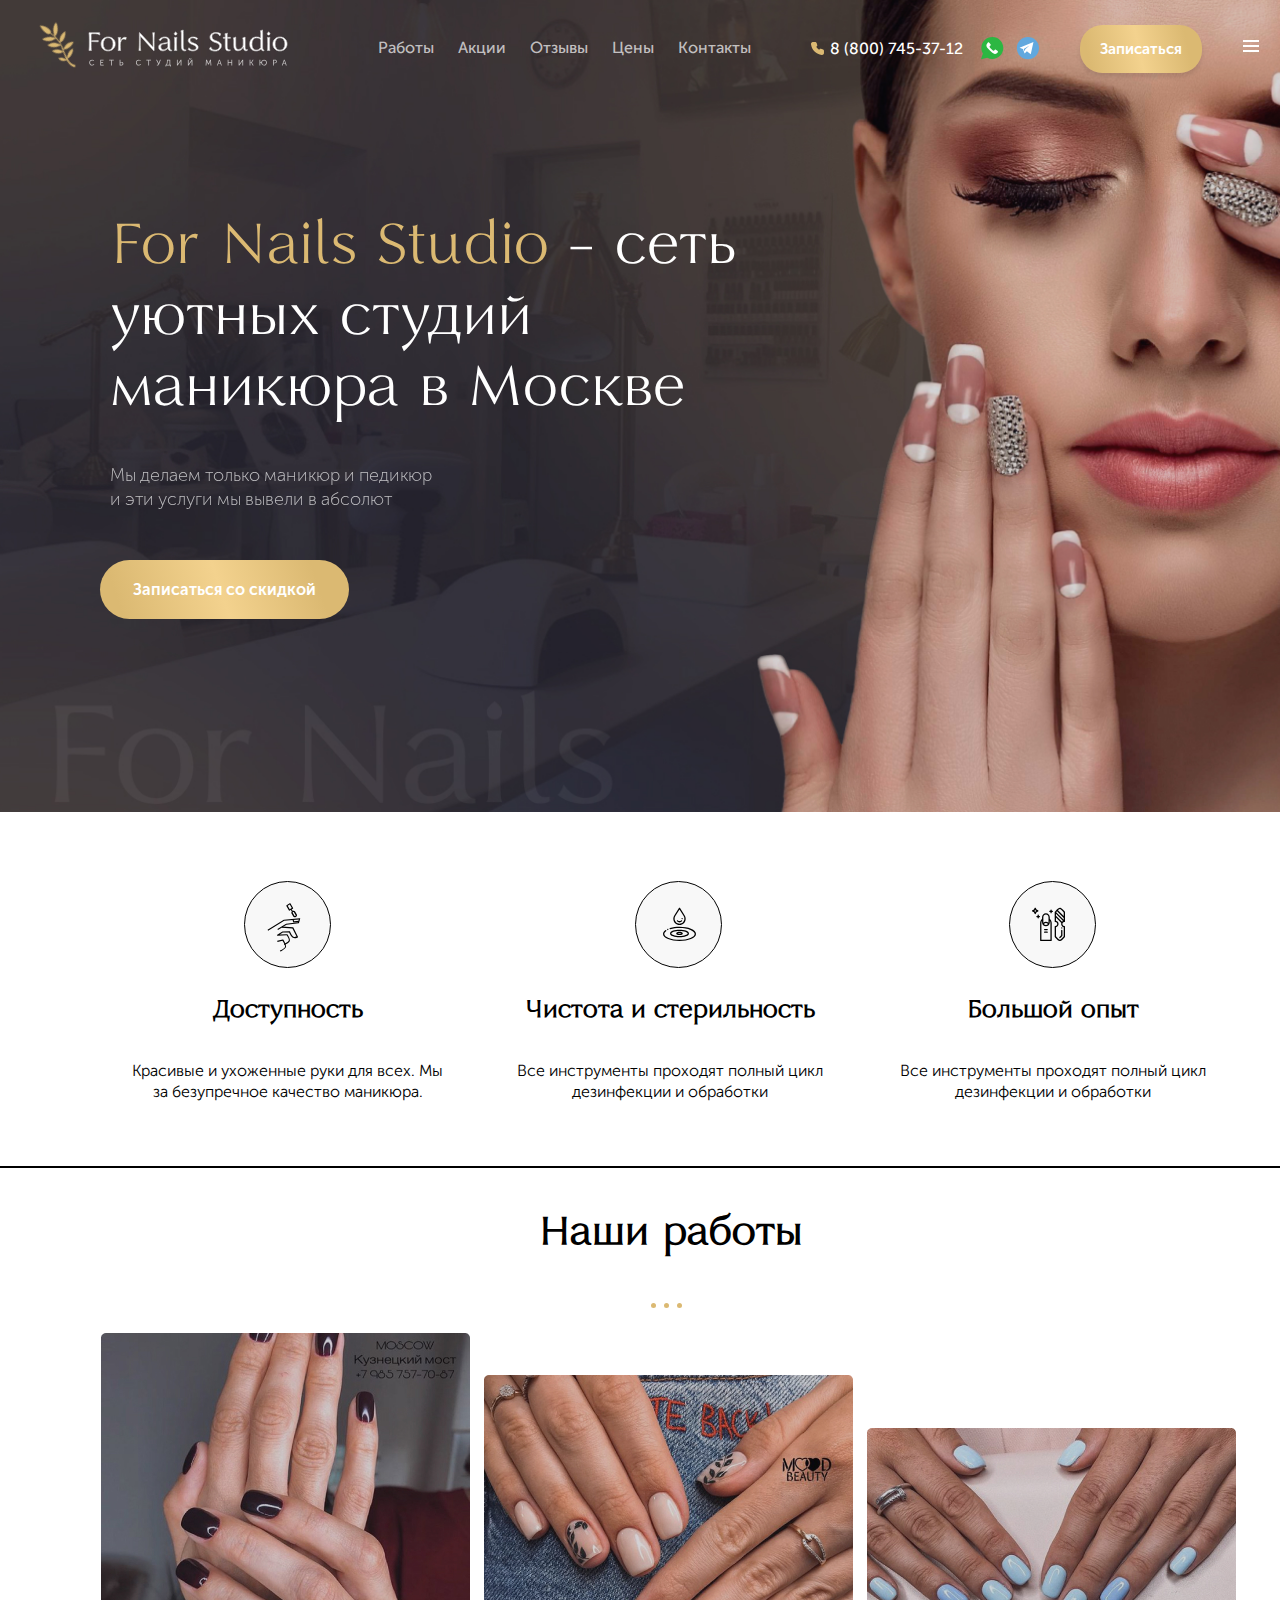
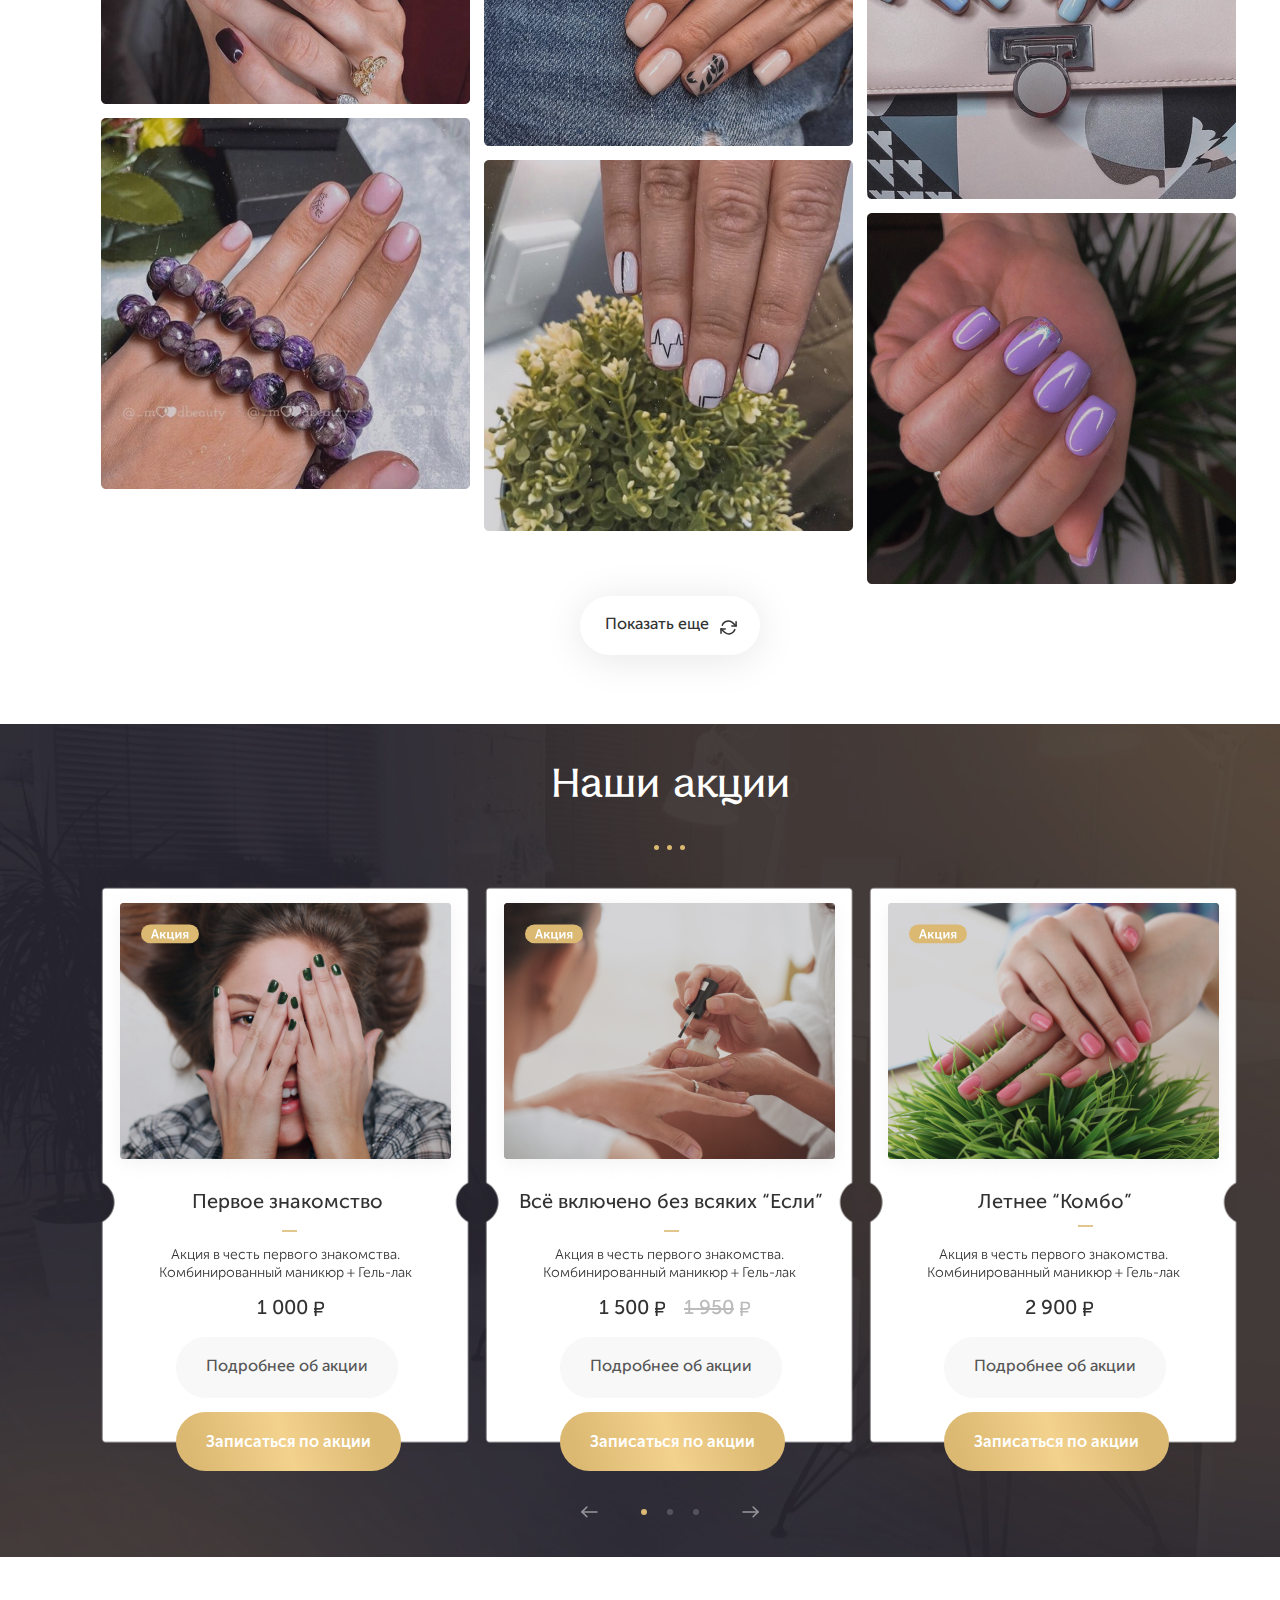
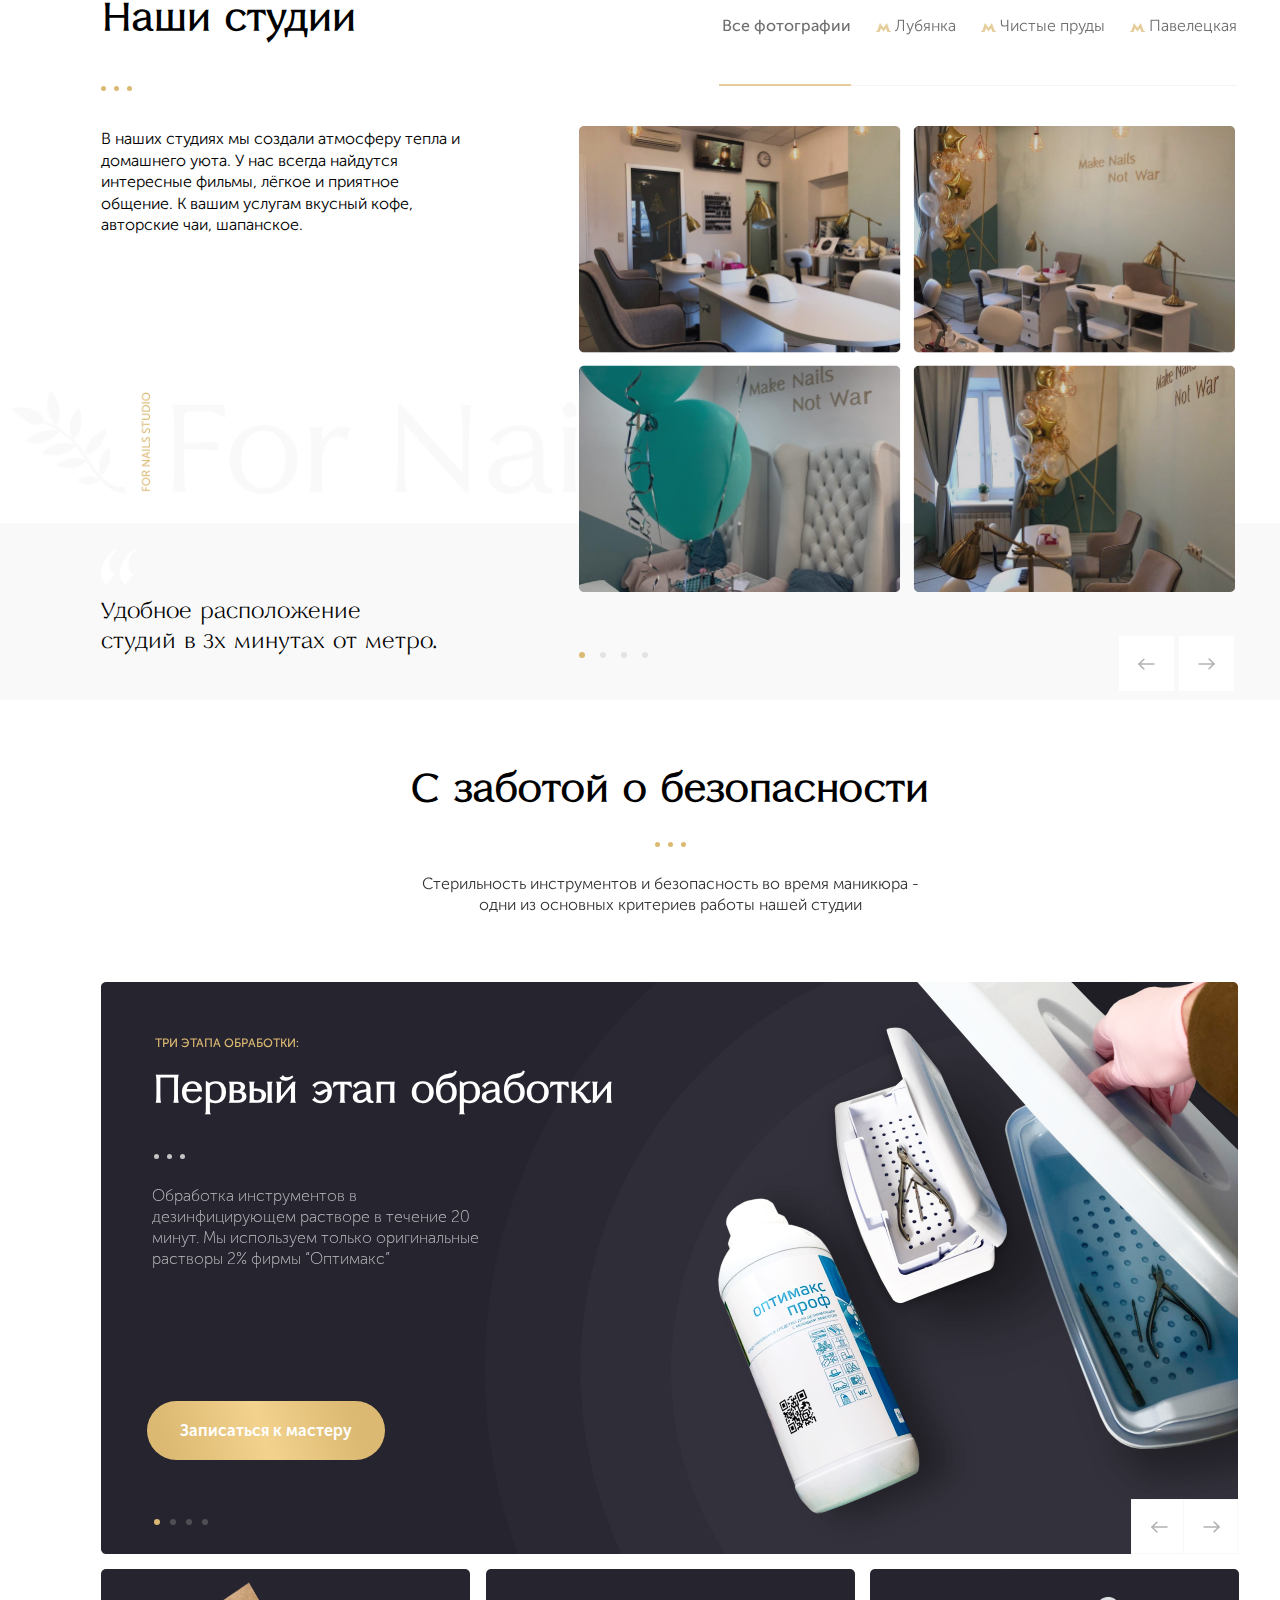
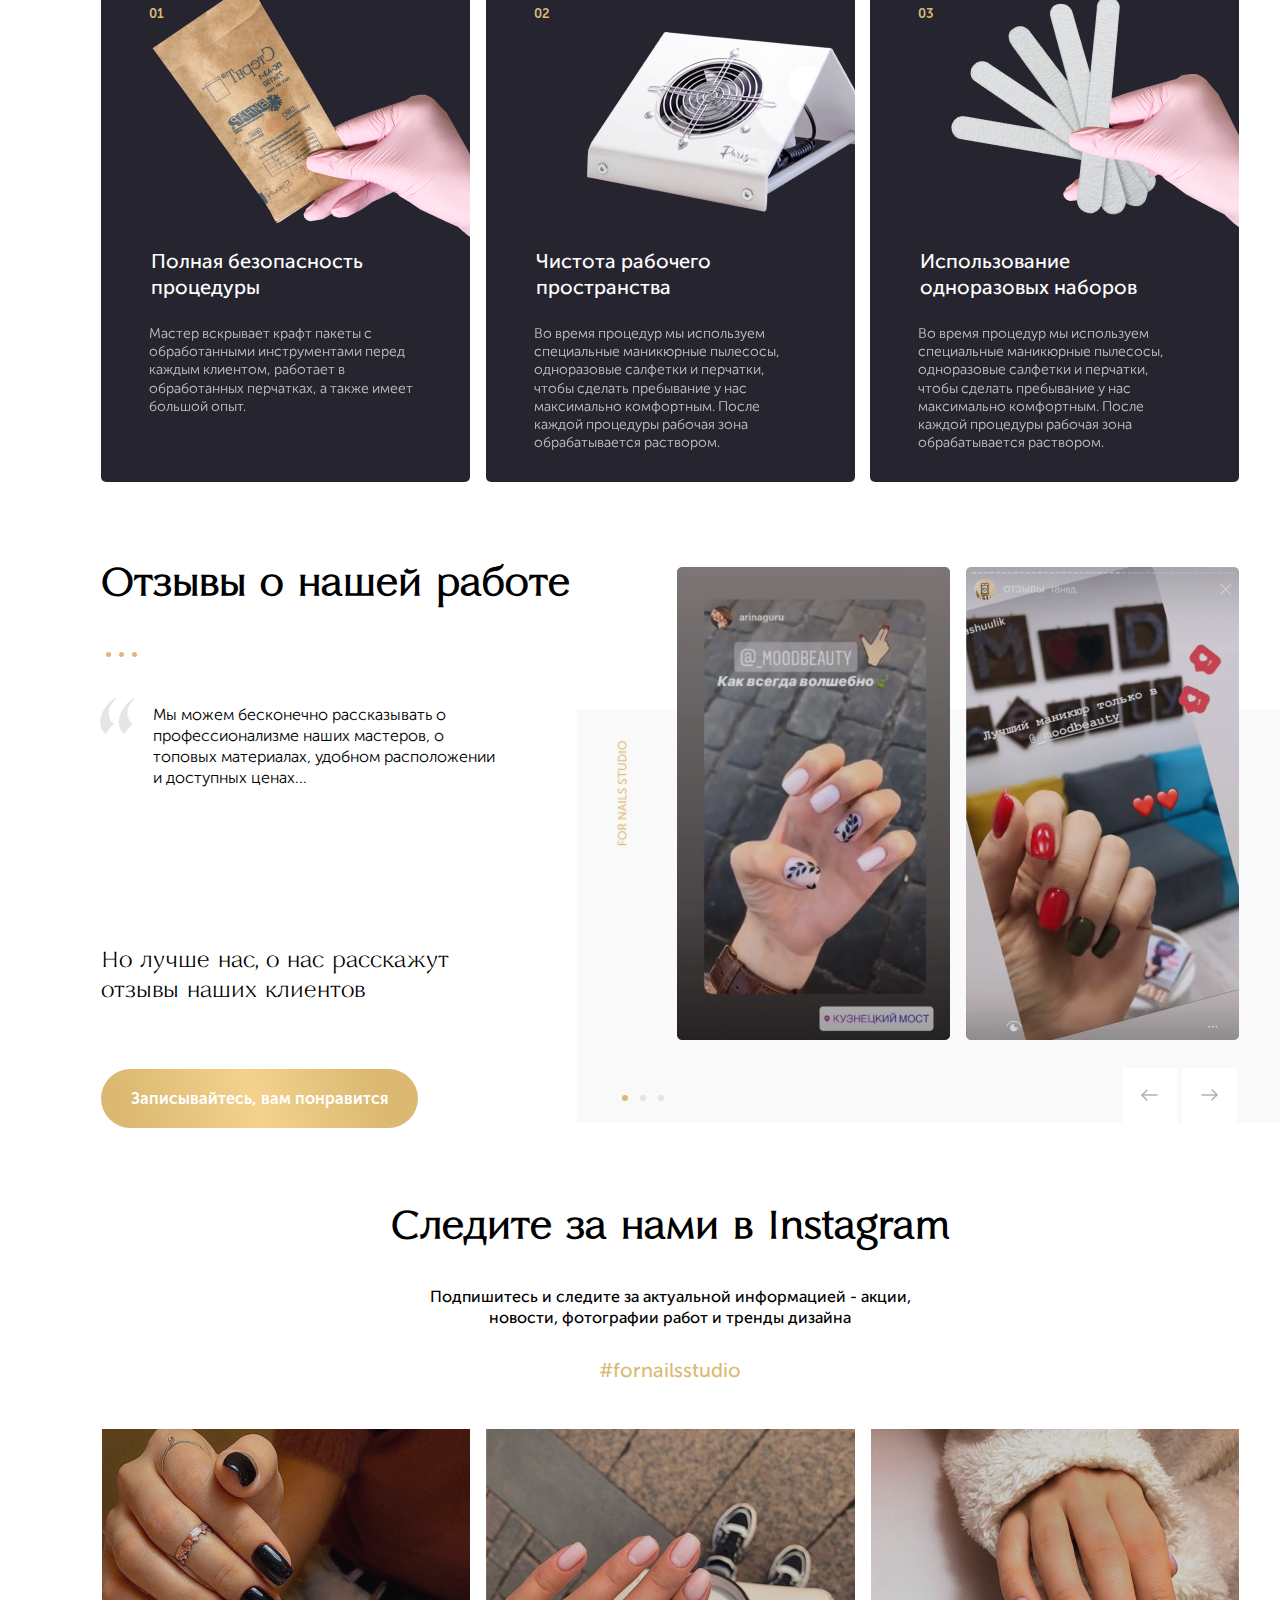
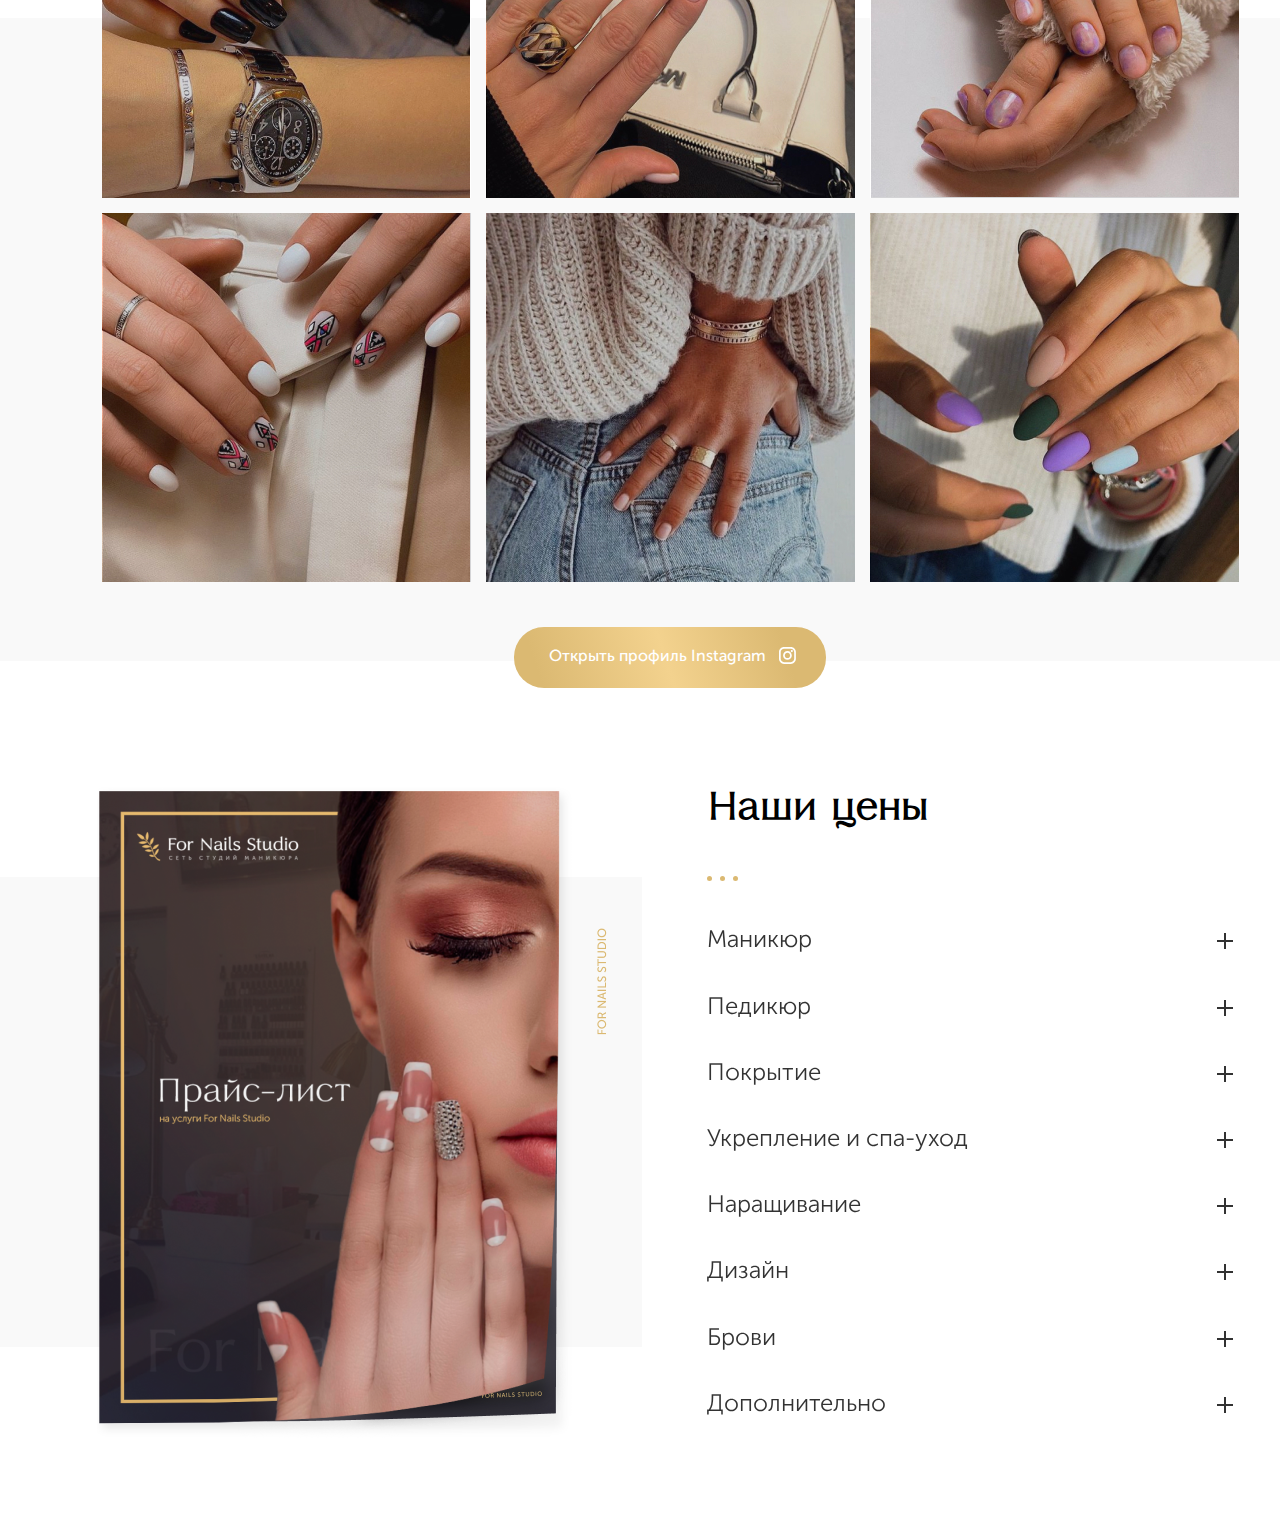
==== commit 6f77286a: "Block pricing" ====
--- a/index.html
+++ b/index.html
@@ -12,7 +12,7 @@
 <body>
   <header class="main-header">
     <div class="top-line">
-      <div class="top-line__content"> 
+      <div class="top-line__content">
         <a class="top-logo" href="#">
           <img src="img/Logo_white.svg" alt="ForNailsStudio logo">
         </a>
@@ -39,324 +39,387 @@
         <div class="contact-menu">
           <a class="contact-tel" href="tel:8(800)745-37-12">8 (800) 745-37-12</a>
           <a class="contact-whatsapp" href="https://wa.me/8(800)745-37-12"></a>
-          <a class="contact-telegram"  href="tg://resolve?domain=fornailsstudio"></a>
+          <a class="contact-telegram" href="tg://resolve?domain=fornailsstudio"></a>
         </div>
 
         <div class="btn-wrap">
-        <button class="gold-btn signup-btn">Записаться</button>
+          <button class="gold-btn signup-btn">Записаться</button>
         </div>
 
         <div class="burger-menu">
-         <div class="menu-icon-wrapper">
-           <div class="menu-icon"></div>
-          </div>
-        </div>
-      </div>
-    </div>
-
-<div class="main-screen">
-<p class="main__big-txt"><span>For<span class="invisible">r</span>Nails Studio</span> - сеть уютных студий маникюра в Москве</p>
-
-<p class="main__small-txt">Мы делаем только маникюр и педикюр и эти услуги мы вывели в абсолют</p>
-
-<div class="btn-wrapper">
-<button class="gold-btn btn-discount">Записаться со скидкой</button>
-</div>
-</div>
-</header>
-
-<section class="main">
-
-<div class="benifits">
-  <div class="benifits-container">
-  <div class="benifits-item">
-    <img class="item-pic1" src="img/advantages-1.svg" alt="">
-    <h4 class="item-header">Доступность</h4>
-    <p class="item-text">Красивые и ухоженные руки для всех. Мы за безупречное качество маникюра.</p>
-  </div>
-  <div class="benifits-item">
-    <img class="item-pic2" src="img/advantages-2.svg" alt="">
-    <h4 class="item-header">Чистота и стерильность</h4>
-    <p class="item-text">Все инструменты проходят полный цикл дезинфекции и обработки</p>
-  </div>
-  <div class="benifits-item">
-    <img class="item-pic3" src="img/advantages-3.svg" alt="">
-    <h4 class="item-header">Большой опыт</h4>
-    <p class="item-text">Все инструменты проходят полный цикл дезинфекции и обработки</p>
-  </div>
-  </div>
-</div>
-</section>
-
-<section class="works">
-<div class="center-container">
-  <h2>Наши работы</h2>
-
-  <div class="works-wrapper">
-  <div class="works-column first-column">
-    <img src="img/works-1.jpg" alt="">
-    <img src="img/works-2.jpg" alt="">
-  </div>
-
-  <div class="works-column second-column">
-    <img src="img/works-3.jpg" alt="">
-    <img src="img/works-4.jpg" alt="">
-  </div>
-
-  <div class="works-column third-column">
-    <img src="img/works-5.jpg" alt="">
-    <img src="img/works-6.jpg" alt="">
-  </div>
-</div>
-
-<a class="works-show_more_btn" href="#">Показать еще</a>
-
-</div>
-</section>
-
-<section class="promo">
-  <div class="center-container">
-  <h2>Наши акции</h2>
-
-  <div class="promo-wrapper">
-
-   <div class="promo-item promo-1">
-     <img class="promo-pic"  src="img/promo-pic1.png" alt="">
-     <img class="promo-sticker"  src="img/promo-sticker.svg" alt="">
-     <h4 class="promo-header">Первое знакомство</h4>
-     <p class="promo-text">Акция в честь первого знакомства. Комбинированный маникюр + Гель-лак</p>
-     <span class="promo-price">1 000</span>
-     <a class="promo-about_btn" href="#">Подробнее об акции</a>
-     <a class="promo-btn" href="#">Записаться по акции</a>
-   </div>
-
-   <div class="promo-item promo-2">
-    <img src="img/promo-pic2.png" alt="">
-    <img class="promo-sticker"  src="img/promo-sticker.svg" alt="">
-    <h4 class="promo-header">Всё включено без всяких “Если”</h4>
-    <p class="promo-text">Акция в честь первого знакомства. Комбинированный маникюр + Гель-лак</p>
-    <div class="price-wrapper">
-    <span class="promo-price">1 500</span>
-    <span class="promo-price old-price">1 950</span>
-    </div>
-    <a class="promo-about_btn" href="#">Подробнее об акции</a>
-    <a class="promo-btn" href="#">Записаться по акции</a>
-  </div>
-
-  <div class="promo-item promo-3">
-    <img src="img/promo-pic3.png" alt="">
-    <img class="promo-sticker"  src="img/promo-sticker.svg" alt="">
-    <h4 class="promo-header">Летнее “Комбо”</h4>
-    <p class="promo-text">Акция в честь первого знакомства. Комбинированный маникюр + Гель-лак</p>
-    <span class="promo-price">2 900</span>
-    <a class="promo-about_btn" href="#">Подробнее об акции</a>
-    <a class="promo-btn" href="#">Записаться по акции</a>
-  </div>
-
-  </div>
-
-<div class="promo_slider-controls">
-<div class="promo_slider-arrows">
-  <div class="arrow-backward"></div>
-  <div class="arrow-forward"></div>
-</div>
-
-<div class="promo_slider-dots">
-<div class="slider-dot active-dot"></div>
-<div class="slider-dot"></div>
-<div class="slider-dot"></div>
-</div>
-</div>
-</div>
-</section>
-
-<section class="salons">
-  <div class="center-container">
-
-    <div class="salons-wrapper">
-  <div class="fist-column">
-<h2 class="salons-header">Наши студии</h2>
-<p class="salons-text">В наших студиях мы создали атмосферу тепла и домашнего уюта. 
-  У нас всегда найдутся интересные фильмы, лёгкое и приятное общение. 
-  К вашим услугам вкусный кофе, авторские чаи, шапанское.
-</p>
-<span>Удобное расположение студий в 3х минутах от метро.</span>
-</div>
-<div class="second-column">
-   <div class="gallery-header">
-     <div class="header-item active">Все фотографии</div>
-     <div class="header-item">Лубянка</div>
-     <div class="header-item">Чистые пруды</div>
-     <div class="header-item">Павелецкая</div>
-   </div>
-
-<div class="gallery-content">
-  <div class="gallery-column column-1">
-   <img src="img/salon-gallery-pic1.jpg" alt="">
-   <img src="img/salon-gallery-pic2.jpg" alt="">
-  </div>
-  <div class="gallery-column column-2">
-    <img src="img/salon-gallery-pic3.jpg" alt="">
-    <img src="img/salon-gallery-pic4.jpg" alt="">
-  </div>
-</div>
-
-
-<div class="gallery_slider-controls">
-
-  <div class="gallery_slider-dots">
-  <div class="slider-dot active-dot"></div>
-  <div class="slider-dot"></div>
-  <div class="slider-dot"></div>
-  <div class="slider-dot"></div>
-  </div>
-
-  <div class="gallery_slider-arrows">
-    <div class="arrow-backward"></div>
-    <div class="arrow-forward"></div>
-  </div>
-
-  </div>
-  </div>
-</div>
-</div>
-</div>
-</div>
-</section>
-
-<section class="safety">
-  <div class="center-container">
-  <h2 class="safety-header">С заботой о безопасности</h2>
-  <p class="safety-text">Стерильность инструментов и безопасность во время маникюра - одни из основных 
-    критериев работы нашей студии</p>
-
-<div class="safety-slider">
-  <div class="slider-container">
-      <div class="slider-item item-1">
-        <span class="item-subtitle">Три этапа обработки:</span>
-        <h4 class="item-title">Первый этап обработки</h4>
-        <p class="item-text">Обработка инструментов в дезинфицирующем растворе в течение 20 минут. 
-          Мы используем только оригинальные растворы 2% фирмы “Оптимакс”</p>
-        <a href="#" class="item-btn gold-btn">Записаться к мастеру</a>
-      </div>
-      <div class="slider-item item-2">
-        <span class="item-subtitle">Три этапа обработки:</span>
-        <h4 class="item-title">Второй этап обработки</h4>
-        <p class="item-text">После дезинфекции инструменты промываются под проточной 
-          водой и очищаются щёточкой</p>
-        <a href="#" class="item-btn gold-btn">Записаться к мастеру</a>
-      </div>
-      <div class="slider-item item-3">
-        <span class="item-subtitle">Три этапа обработки:</span>
-        <h4 class="item-title">Третий этап обработки</h4>
-        <p class="item-text">Инструменты высушивают и кладут в крафт-пакеты с индикатором, 
-          после чего помещают в сухожаровый шкаф, где происходит обработка при температуре 180 
-          градусов в течении 60 минут</p>
-        <a href="#" class="item-btn gold-btn">Записаться к мастеру</a>
-      </div>
-      <div class="slider-item item-4">
-        <span class="item-subtitle">После обработки</span>
-        <h4 class="item-title">Грамотное использование</h4>
-        <p class="item-text">Каждый крафт-пакет с обработанными инструментами вскрывается в присутствии 
-          клиента перед процедурой маникюра и педикюра</p>
-        <a href="#" class="item-btn gold-btn">Записаться к мастеру</a>
-      </div>
-  </div>
-</div>
-
-<div class="safety-details">
-  <div class="details-item item-one">
-    <span class="details-item_number">01</span>
-    <img src="img/safety-details-1.png" alt="" class="details-item_img">
-    <h5 class="details-item_title">Полная безопасность процедуры</h5>
-    <p class="details-item_text">Мастер вскрывает крафт пакеты с обработанными инструментами перед каждым клиентом, 
-      работает в обработанных перчатках, а также имеет большой опыт.
-    </p>
-  </div>
-  <div class="details-item item-two">
-    <span class="details-item_number">02</span>
-    <img src="img/safety-details-2.png" alt="" class="details-item_img">
-    <h5 class="details-item_title">Чистота рабочего пространства</h5>
-    <p class="details-item_text">Во время процедур мы используем специальные маникюрные пылесосы, одноразовые салфетки и перчатки, 
-      чтобы сделать пребывание у нас максимально комфортным. После каждой процедуры рабочая зона обрабатывается раствором.
-    </p>
-  </div>
-  <div class="details-item item-three">
-    <span class="details-item_number">03</span>
-    <img src="img/safety-details-3.png" alt="" class="details-item_img">
-    <h5 class="details-item_title">Использование одноразовых наборов</h5>
-    <p class="details-item_text">Во время процедур мы используем специальные маникюрные пылесосы, одноразовые салфетки и перчатки, 
-      чтобы сделать пребывание у нас максимально комфортным. После каждой процедуры рабочая зона обрабатывается раствором.
-    </p>
-  </div>
-</div>
-</div>
-</section>
-
-<section class="feedback">
-  <div class="center-container">
-
-  <div class="feedback-content">
-    <h2 class="feedback-title">Отзывы о нашей работе</h2>
-    <p class="feedback-text">
-     Мы можем бесконечно рассказывать о профессионализме наших мастеров,
-     о топовых материалах, удобном расположении и доступных ценах...
-    </p>
-   <span class="feedback-note">
-    Но лучше нас, о нас расскажут отзывы наших клиентов
-    </span>
-   <a href="" class="feedback-btn gold-btn">Записывайтесь, вам понравится</a>
-   </div>
-
-  <div class="feedback-slider">
+          <div class="menu-icon-wrapper">
+            <div class="menu-icon"></div>
+          </div>
+        </div>
+      </div>
+    </div>
+
+    <div class="main-screen">
+      <p class="main__big-txt"><span>For<span class="invisible">r</span>Nails Studio</span> - сеть уютных студий
+        маникюра в Москве</p>
+
+      <p class="main__small-txt">Мы делаем только маникюр и педикюр и эти услуги мы вывели в абсолют</p>
+
+      <div class="btn-wrapper">
+        <button class="gold-btn btn-discount">Записаться со скидкой</button>
+      </div>
+    </div>
+  </header>
+
+  <section class="main">
+
+    <div class="benifits">
+      <div class="benifits-container">
+        <div class="benifits-item">
+          <img class="item-pic1" src="img/advantages-1.svg" alt="">
+          <h4 class="item-header">Доступность</h4>
+          <p class="item-text">Красивые и ухоженные руки для всех. Мы за безупречное качество маникюра.</p>
+        </div>
+        <div class="benifits-item">
+          <img class="item-pic2" src="img/advantages-2.svg" alt="">
+          <h4 class="item-header">Чистота и стерильность</h4>
+          <p class="item-text">Все инструменты проходят полный цикл дезинфекции и обработки</p>
+        </div>
+        <div class="benifits-item">
+          <img class="item-pic3" src="img/advantages-3.svg" alt="">
+          <h4 class="item-header">Большой опыт</h4>
+          <p class="item-text">Все инструменты проходят полный цикл дезинфекции и обработки</p>
+        </div>
+      </div>
+    </div>
+  </section>
+
+  <section class="works">
+    <div class="center-container">
+      <h2>Наши работы</h2>
+
+      <div class="works-wrapper">
+        <div class="works-column first-column">
+          <img src="img/works-1.jpg" alt="">
+          <img src="img/works-2.jpg" alt="">
+        </div>
+
+        <div class="works-column second-column">
+          <img src="img/works-3.jpg" alt="">
+          <img src="img/works-4.jpg" alt="">
+        </div>
+
+        <div class="works-column third-column">
+          <img src="img/works-5.jpg" alt="">
+          <img src="img/works-6.jpg" alt="">
+        </div>
+      </div>
+
+      <a class="works-show_more_btn" href="#">Показать еще</a>
+
+    </div>
+  </section>
+
+  <section class="promo">
+    <div class="center-container">
+      <h2>Наши акции</h2>
+
+      <div class="promo-wrapper">
+
+        <div class="promo-item promo-1">
+          <img class="promo-pic" src="img/promo-pic1.png" alt="">
+          <img class="promo-sticker" src="img/promo-sticker.svg" alt="">
+          <h4 class="promo-header">Первое знакомство</h4>
+          <p class="promo-text">Акция в честь первого знакомства. Комбинированный маникюр + Гель-лак</p>
+          <span class="promo-price">1 000</span>
+          <a class="promo-about_btn" href="#">Подробнее об акции</a>
+          <a class="promo-btn" href="#">Записаться по акции</a>
+        </div>
+
+        <div class="promo-item promo-2">
+          <img src="img/promo-pic2.png" alt="">
+          <img class="promo-sticker" src="img/promo-sticker.svg" alt="">
+          <h4 class="promo-header">Всё включено без всяких “Если”</h4>
+          <p class="promo-text">Акция в честь первого знакомства. Комбинированный маникюр + Гель-лак</p>
+          <div class="price-wrapper">
+            <span class="promo-price">1 500</span>
+            <span class="promo-price old-price">1 950</span>
+          </div>
+          <a class="promo-about_btn" href="#">Подробнее об акции</a>
+          <a class="promo-btn" href="#">Записаться по акции</a>
+        </div>
+
+        <div class="promo-item promo-3">
+          <img src="img/promo-pic3.png" alt="">
+          <img class="promo-sticker" src="img/promo-sticker.svg" alt="">
+          <h4 class="promo-header">Летнее “Комбо”</h4>
+          <p class="promo-text">Акция в честь первого знакомства. Комбинированный маникюр + Гель-лак</p>
+          <span class="promo-price">2 900</span>
+          <a class="promo-about_btn" href="#">Подробнее об акции</a>
+          <a class="promo-btn" href="#">Записаться по акции</a>
+        </div>
+
+      </div>
+
+      <div class="promo_slider-controls">
+        <div class="promo_slider-arrows">
+          <div class="arrow-backward"></div>
+          <div class="arrow-forward"></div>
+        </div>
+
+        <div class="promo_slider-dots">
+          <div class="slider-dot active-dot"></div>
+          <div class="slider-dot"></div>
+          <div class="slider-dot"></div>
+        </div>
+      </div>
+    </div>
+  </section>
+
+  <section class="salons">
+    <div class="center-container">
+
+      <div class="salons-wrapper">
+        <div class="fist-column">
+          <h2 class="salons-header">Наши студии</h2>
+          <p class="salons-text">В наших студиях мы создали атмосферу тепла и домашнего уюта.
+            У нас всегда найдутся интересные фильмы, лёгкое и приятное общение.
+            К вашим услугам вкусный кофе, авторские чаи, шапанское.
+          </p>
+          <span>Удобное расположение студий в 3х минутах от метро.</span>
+        </div>
+        <div class="second-column">
+          <div class="gallery-header">
+            <div class="header-item active">Все фотографии</div>
+            <div class="header-item">Лубянка</div>
+            <div class="header-item">Чистые пруды</div>
+            <div class="header-item">Павелецкая</div>
+          </div>
+
+          <div class="gallery-content">
+            <div class="gallery-column column-1">
+              <img src="img/salon-gallery-pic1.jpg" alt="">
+              <img src="img/salon-gallery-pic2.jpg" alt="">
+            </div>
+            <div class="gallery-column column-2">
+              <img src="img/salon-gallery-pic3.jpg" alt="">
+              <img src="img/salon-gallery-pic4.jpg" alt="">
+            </div>
+          </div>
+
+
+          <div class="gallery_slider-controls">
+
+            <div class="gallery_slider-dots">
+              <div class="slider-dot active-dot"></div>
+              <div class="slider-dot"></div>
+              <div class="slider-dot"></div>
+              <div class="slider-dot"></div>
+            </div>
+
+            <div class="gallery_slider-arrows">
+              <div class="arrow-backward"></div>
+              <div class="arrow-forward"></div>
+            </div>
+
+          </div>
+        </div>
+      </div>
+    </div>
+    </div>
+    </div>
+  </section>
+
+  <section class="safety">
+    <div class="center-container">
+      <h2 class="safety-header">С заботой о безопасности</h2>
+      <p class="safety-text">Стерильность инструментов и безопасность во время маникюра - одни из основных
+        критериев работы нашей студии</p>
+
+      <div class="safety-slider">
+        <div class="slider-container">
+          <div class="slider-item item-1">
+            <span class="item-subtitle">Три этапа обработки:</span>
+            <h4 class="item-title">Первый этап обработки</h4>
+            <p class="item-text">Обработка инструментов в дезинфицирующем растворе в течение 20 минут.
+              Мы используем только оригинальные растворы 2% фирмы “Оптимакс”</p>
+            <a href="#" class="item-btn gold-btn">Записаться к мастеру</a>
+          </div>
+          <div class="slider-item item-2">
+            <span class="item-subtitle">Три этапа обработки:</span>
+            <h4 class="item-title">Второй этап обработки</h4>
+            <p class="item-text">После дезинфекции инструменты промываются под проточной
+              водой и очищаются щёточкой</p>
+            <a href="#" class="item-btn gold-btn">Записаться к мастеру</a>
+          </div>
+          <div class="slider-item item-3">
+            <span class="item-subtitle">Три этапа обработки:</span>
+            <h4 class="item-title">Третий этап обработки</h4>
+            <p class="item-text">Инструменты высушивают и кладут в крафт-пакеты с индикатором,
+              после чего помещают в сухожаровый шкаф, где происходит обработка при температуре 180
+              градусов в течении 60 минут</p>
+            <a href="#" class="item-btn gold-btn">Записаться к мастеру</a>
+          </div>
+          <div class="slider-item item-4">
+            <span class="item-subtitle">После обработки</span>
+            <h4 class="item-title">Грамотное использование</h4>
+            <p class="item-text">Каждый крафт-пакет с обработанными инструментами вскрывается в присутствии
+              клиента перед процедурой маникюра и педикюра</p>
+            <a href="#" class="item-btn gold-btn">Записаться к мастеру</a>
+          </div>
+        </div>
+      </div>
+
+      <div class="safety-details">
+        <div class="details-item item-one">
+          <span class="details-item_number">01</span>
+          <img src="img/safety-details-1.png" alt="" class="details-item_img">
+          <h5 class="details-item_title">Полная безопасность процедуры</h5>
+          <p class="details-item_text">Мастер вскрывает крафт пакеты с обработанными инструментами перед каждым
+            клиентом,
+            работает в обработанных перчатках, а также имеет большой опыт.
+          </p>
+        </div>
+        <div class="details-item item-two">
+          <span class="details-item_number">02</span>
+          <img src="img/safety-details-2.png" alt="" class="details-item_img">
+          <h5 class="details-item_title">Чистота рабочего пространства</h5>
+          <p class="details-item_text">Во время процедур мы используем специальные маникюрные пылесосы, одноразовые
+            салфетки и перчатки,
+            чтобы сделать пребывание у нас максимально комфортным. После каждой процедуры рабочая зона обрабатывается
+            раствором.
+          </p>
+        </div>
+        <div class="details-item item-three">
+          <span class="details-item_number">03</span>
+          <img src="img/safety-details-3.png" alt="" class="details-item_img">
+          <h5 class="details-item_title">Использование одноразовых наборов</h5>
+          <p class="details-item_text">Во время процедур мы используем специальные маникюрные пылесосы, одноразовые
+            салфетки и перчатки,
+            чтобы сделать пребывание у нас максимально комфортным. После каждой процедуры рабочая зона обрабатывается
+            раствором.
+          </p>
+        </div>
+      </div>
+    </div>
+  </section>
+
+  <section class="feedback">
+    <div class="center-container">
+
+      <div class="feedback-content">
+        <h2 class="feedback-title">Отзывы о нашей работе</h2>
+        <p class="feedback-text">
+          Мы можем бесконечно рассказывать о профессионализме наших мастеров,
+          о топовых материалах, удобном расположении и доступных ценах...
+        </p>
+        <span class="feedback-note">
+          Но лучше нас, о нас расскажут отзывы наших клиентов
+        </span>
+        <a href="" class="feedback-btn gold-btn">Записывайтесь, вам понравится</a>
+      </div>
+
+      <div class="feedback-slider">
         <div class="slider-content">
-       <img src="img/rewiev-1.jpg" width="273px" height="473px" alt="">
-       <img src="img/rewiev-2.jpg" width="273px" height="473px" alt="">
-       </div>
-      
-       
-<div class="gallery_slider-controls">
-
-  <div class="gallery_slider-dots">
-  <div class="slider-dot active-dot"></div>
-  <div class="slider-dot"></div>
-  <div class="slider-dot"></div>
-  </div>
-
-  <div class="gallery_slider-arrows">
-    <div class="arrow-backward"></div>
-    <div class="arrow-forward"></div>
-  </div>
-  </div>
-</div>
-</section>
-
-<section class="instagram">
-  <h2 class="instagram-title">Следите за нами в Instagram</h2>
-  <p class="instagram-text">Подпишитесь и следите за актуальной информацией - акции, новости, фотографии работ и тренды дизайна</p>
-  <span class="instagram-hashtag">#fornailsstudio</span>
-
-  <div class="instagram-gallery">
-        <img src="img/inst_img_1.jpg" alt="" class="gallery-items">
-        <img src="img/inst-img_2.jpg" alt="" class="gallery-items">
-        <img src="img/inst-img_3.jpg" alt="" class="gallery-items">
-        <img src="img/inst-img_4.jpg" alt="" class="gallery-items">
-        <img src="img/inst-img_5.jpg" alt="" class="gallery-items">
-        <img src="img/inst-img_6.jpg" alt="" class="gallery-items">
-  </div>
-
-  <a href="#" class="instagram-btn">Открыть профиль Instagram</a>
-</section>
-<hr>
-<section class="prices">
-  
-</section>
-
-<script
-  src="https://code.jquery.com/jquery-3.5.1.min.js"
-  integrity="sha256-9/aliU8dGd2tb6OSsuzixeV4y/faTqgFtohetphbbj0="
-  crossorigin="anonymous"></script>
-<script src="js/slick.min.js"></script>
-<script src="js/main.js"></script>
+          <img src="img/rewiev-1.jpg" width="273px" height="473px" alt="">
+          <img src="img/rewiev-2.jpg" width="273px" height="473px" alt="">
+        </div>
+
+
+        <div class="gallery_slider-controls">
+
+          <div class="gallery_slider-dots">
+            <div class="slider-dot active-dot"></div>
+            <div class="slider-dot"></div>
+            <div class="slider-dot"></div>
+          </div>
+
+          <div class="gallery_slider-arrows">
+            <div class="arrow-backward"></div>
+            <div class="arrow-forward"></div>
+          </div>
+        </div>
+      </div>
+      </div>
+  </section>
+
+  <section class="instagram">
+    <div class="center-container">
+    <h2 class="instagram-title">Следите за нами в Instagram</h2>
+    <p class="instagram-text">Подпишитесь и следите за актуальной информацией - акции, новости, фотографии работ и
+      тренды дизайна</p>
+    <span class="instagram-hashtag">#fornailsstudio</span>
+
+    <div class="instagram-gallery">
+      <img src="img/inst_img_1.jpg" alt="" class="gallery-items">
+      <img src="img/inst-img_2.jpg" alt="" class="gallery-items">
+      <img src="img/inst-img_3.jpg" alt="" class="gallery-items">
+      <img src="img/inst-img_4.jpg" alt="" class="gallery-items">
+      <img src="img/inst-img_5.jpg" alt="" class="gallery-items">
+      <img src="img/inst-img_6.jpg" alt="" class="gallery-items">
+    </div>
+
+    <a href="#" class="instagram-btn">Открыть профиль Instagram</a>
+    </div>
+  </section>
+
+  <section class="prices">
+    <div class="center-container">
+    <img src="../img/prices-img_2.png" alt="price-list" class="prices-img" width="696px" height="661px">
+    <div class="content-wrapper">
+    <h2 class="prices-title">Наши цены</h2>
+    <ul class="prices-list">
+      <li class="prices-list_item">Маникюр
+        <div class="toggle-btn_wrapper">
+          <span class="toggle-btn"></span>
+        </div>
+      </li>
+      <li class="prices-list_item">Педикюр
+        <div class="toggle-btn_wrapper">
+          <span class="toggle-btn"></span>
+        </div>
+        <ul class="prices-sublist hidden">
+          <li class="prices-sublist_item">Комбинированный / Классический / Аппаратный</li>
+          <li class="prices-sublist_item">Мужской педикюр</li>
+          <li class="prices-sublist_item">Топ-мастер</li>
+          <li class="prices-sublist_item">
+            <a class="gold" href="#">Записаться к мастеру</a>
+          </li>
+        </ul>
+      </li>
+      <li class="prices-list_item">Покрытие
+        <div class="toggle-btn_wrapper">
+          <span class="toggle-btn"></span>
+        </div>
+      </li>
+      <li class="prices-list_item">Укрепление и спа-уход
+        <div class="toggle-btn_wrapper">
+          <span class="toggle-btn"></span>
+        </div>
+      </li>
+      <li class="prices-list_item">Наращивание
+        <div class="toggle-btn_wrapper">
+          <span class="toggle-btn"></span>
+        </div>
+      </li>
+      <li class="prices-list_item">Дизайн
+        <div class="toggle-btn_wrapper">
+          <span class="toggle-btn"></span>
+        </div>
+      </li>
+      <li class="prices-list_item">Брови
+        <div class="toggle-btn_wrapper">
+          <span class="toggle-btn"></span>
+        </div>
+      </li>
+      <li class="prices-list_item">Дополнительно
+        <div class="toggle-btn_wrapper">
+          <span class="toggle-btn"></span>
+        </div>
+      </li>
+    </ul>
+    </div>
+  </section>
+
+  <script src="https://code.jquery.com/jquery-3.5.1.min.js"
+    integrity="sha256-9/aliU8dGd2tb6OSsuzixeV4y/faTqgFtohetphbbj0=" crossorigin="anonymous"></script>
+  <script src="js/slick.min.js"></script>
+  <script src="js/main.js"></script>
 </body>
+
 </html>--- a/css/style.css
+++ b/css/style.css
@@ -86,6 +86,10 @@
   line-height: 1.25;
   font-family: 'ALS Alumna', sans-serif;
   margin: 0;
+}
+
+.gold {
+  color: #DBB972;
 }
 
 .invisible {
@@ -1532,8 +1536,10 @@
   height: 1071px;
   width: 100%;
   text-align: center;
-  background-position: 0% 0%;
-  background-size: 60%;
+  background-image: url(../img/instagram_bg.png);
+  background-size: 100% 60%;
+  background-position: 100% 97%;
+  background-repeat: no-repeat;
 }
 
 .instagram-title {
@@ -1601,4 +1607,155 @@
   color: #f8f8f8;
   margin: 47px 0 47px;
 }
+
+.prices {
+  margin-top: 110px;
+  padding-bottom: 73px;
+}
+
+.prices .center-container {
+  display: -webkit-box;
+  display: -ms-flexbox;
+  display: flex;
+}
+
+.prices-title {
+  position: relative;
+}
+
+.prices-title::after {
+  position: absolute;
+  content: "";
+  background-image: url(../img/decorative-dots.svg);
+  width: 31px;
+  height: 5px;
+  top: 93px;
+  left: 0;
+}
+
+.prices-img {
+  margin-left: -155px;
+}
+
+.prices .content-wrapper {
+  display: -webkit-box;
+  display: -ms-flexbox;
+  display: flex;
+  -webkit-box-orient: vertical;
+  -webkit-box-direction: normal;
+      -ms-flex-direction: column;
+          flex-direction: column;
+  margin-left: 65px;
+}
+
+.prices-list {
+  margin-top: 90px;
+}
+
+.prices-list_item {
+  margin-bottom: 35px;
+  font-family: 'Museo Sans Cyrl', sans-serif;
+  font-weight: 300;
+  font-size: 24px;
+  line-height: 130%;
+  color: #000000;
+  opacity: 0.8;
+  -webkit-transition: all ease 0.5s;
+  transition: all ease 0.5s;
+  position: relative;
+}
+
+.prices-sublist_item {
+  font-size: 16px;
+  line-height: 130%;
+  display: -webkit-box;
+  display: -ms-flexbox;
+  display: flex;
+  -webkit-box-align: center;
+      -ms-flex-align: center;
+          align-items: center;
+  color: #000000;
+  opacity: 0.8;
+}
+
+.prices .toggle-btn {
+  font-size: 30px;
+  position: relative;
+  width: 16px;
+  height: 16px;
+  display: block;
+}
+
+.prices .toggle-btn_wrapper {
+  width: 16px;
+  height: 16px;
+  -webkit-box-pack: center;
+      -ms-flex-pack: center;
+          justify-content: center;
+  -webkit-box-align: center;
+      -ms-flex-align: center;
+          align-items: center;
+  position: absolute;
+  left: 510px;
+  top: 10px;
+}
+
+.prices .toggle-btn::before {
+  position: absolute;
+  left: 7px;
+  top: -2px;
+  content: '';
+  width: 2px;
+  height: 16px;
+  background-color: #000000;
+  -webkit-transition: top 0.2s linear 0.2s, -webkit-transform 0.2s ease-in;
+  transition: top 0.2s linear 0.2s, -webkit-transform 0.2s ease-in;
+  transition: transform 0.2s ease-in, top 0.2s linear 0.2s;
+  transition: transform 0.2s ease-in, top 0.2s linear 0.2s, -webkit-transform 0.2s ease-in;
+}
+
+.prices .toggle-btn::after {
+  position: absolute;
+  left: 0;
+  top: 5px;
+  content: '';
+  width: 16px;
+  height: 2px;
+  background-color: #000000;
+  -webkit-transition: top 0.2s linear 0.2s, -webkit-transform 0.2s ease-in;
+  transition: top 0.2s linear 0.2s, -webkit-transform 0.2s ease-in;
+  transition: transform 0.2s ease-in, top 0.2s linear 0.2s;
+  transition: transform 0.2s ease-in, top 0.2s linear 0.2s, -webkit-transform 0.2s ease-in;
+}
+
+.prices .toggle-btn.toggle-btn-active::before {
+  -webkit-transform: rotate(45deg);
+          transform: rotate(45deg);
+  top: -2px;
+  -webkit-transition: top 0.2s linear, -webkit-transform 0.2s ease-in 0.2s;
+  transition: top 0.2s linear, -webkit-transform 0.2s ease-in 0.2s;
+  transition: top 0.2s linear, transform 0.2s ease-in 0.2s;
+  transition: top 0.2s linear, transform 0.2s ease-in 0.2s, -webkit-transform 0.2s ease-in 0.2s;
+}
+
+.prices .toggle-btn.toggle-btn-active::after {
+  -webkit-transform: rotate(45deg);
+          transform: rotate(45deg);
+  top: 5px;
+  -webkit-transition: top 0.2s linear, -webkit-transform 0.2s ease-in 0.2s;
+  transition: top 0.2s linear, -webkit-transform 0.2s ease-in 0.2s;
+  transition: top 0.2s linear, transform 0.2s ease-in 0.2s;
+  transition: top 0.2s linear, transform 0.2s ease-in 0.2s, -webkit-transform 0.2s ease-in 0.2s;
+}
+
+.hidden {
+  position: absolute;
+  width: 1px;
+  height: 1px;
+  margin: -1px;
+  padding: 0;
+  overflow: hidden;
+  border: 0;
+  clip: rect(0 0 0 0);
+}
 /*# sourceMappingURL=style.css.map */